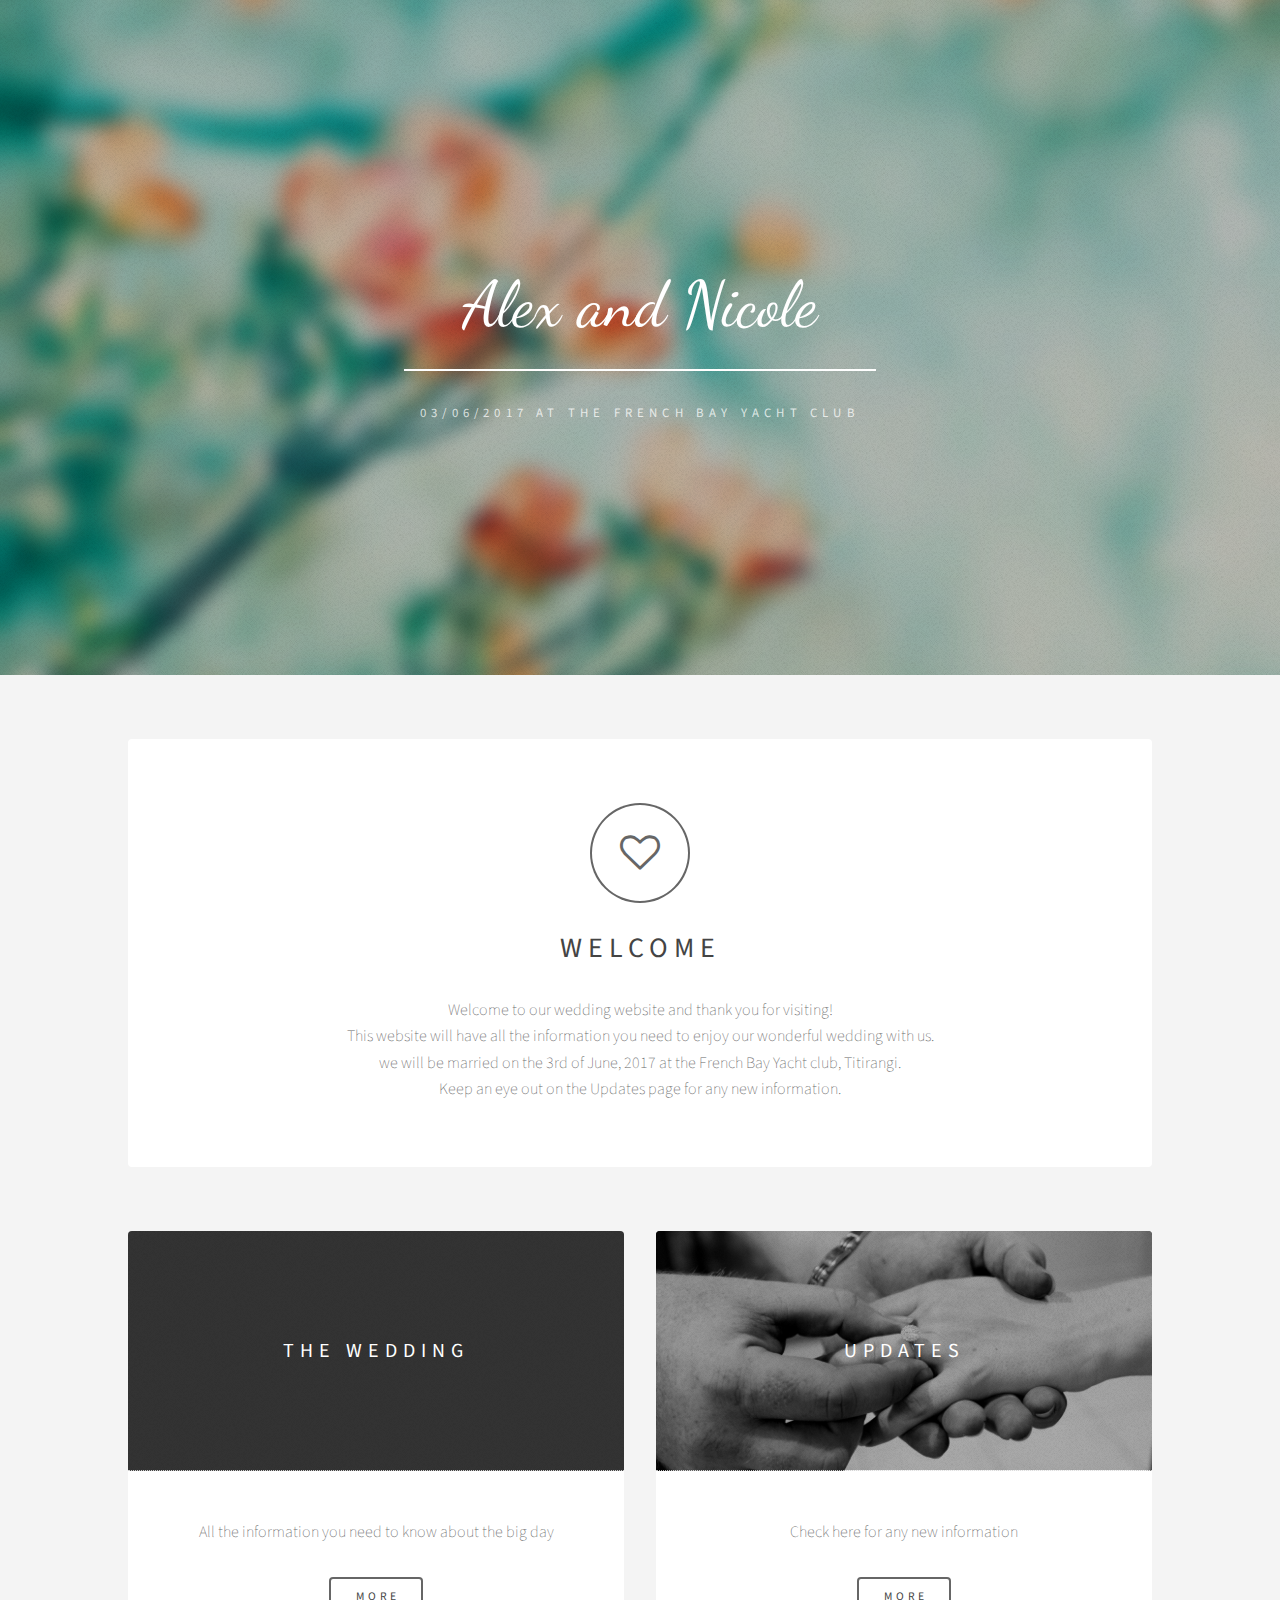
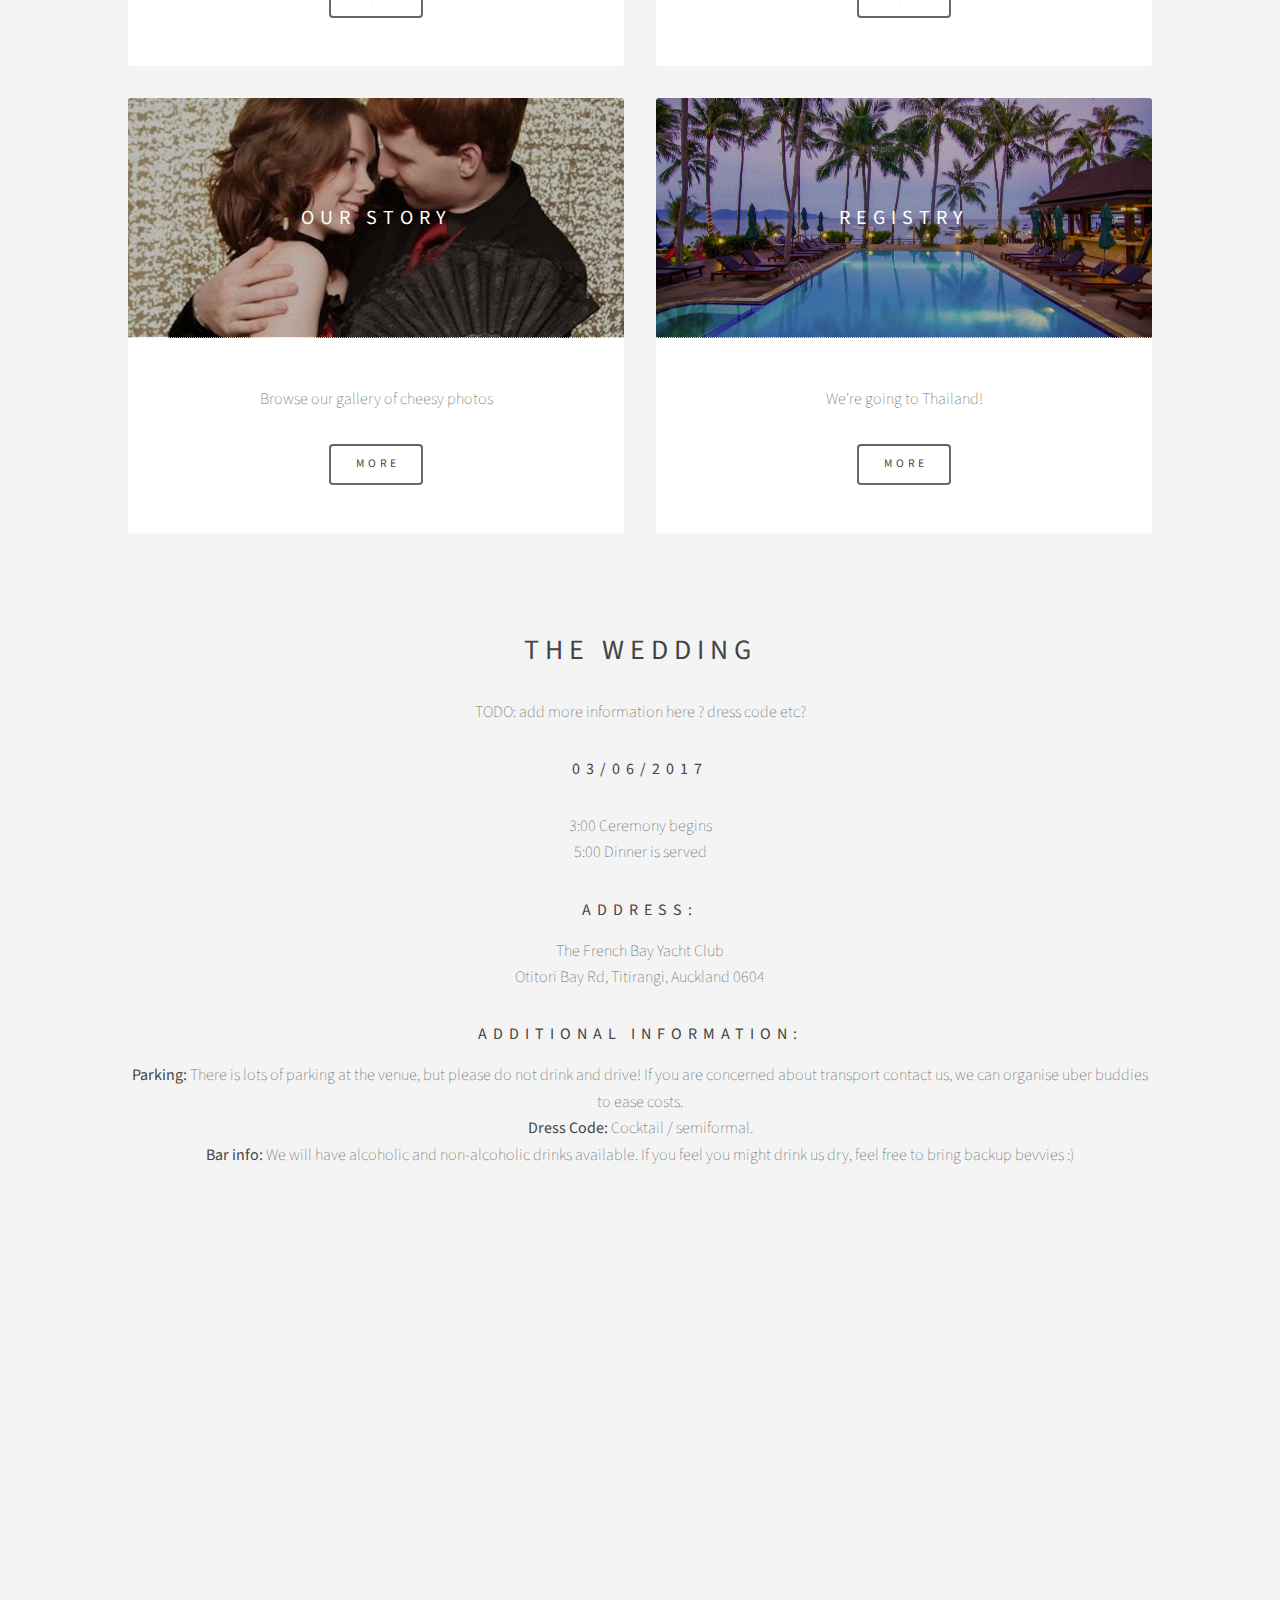
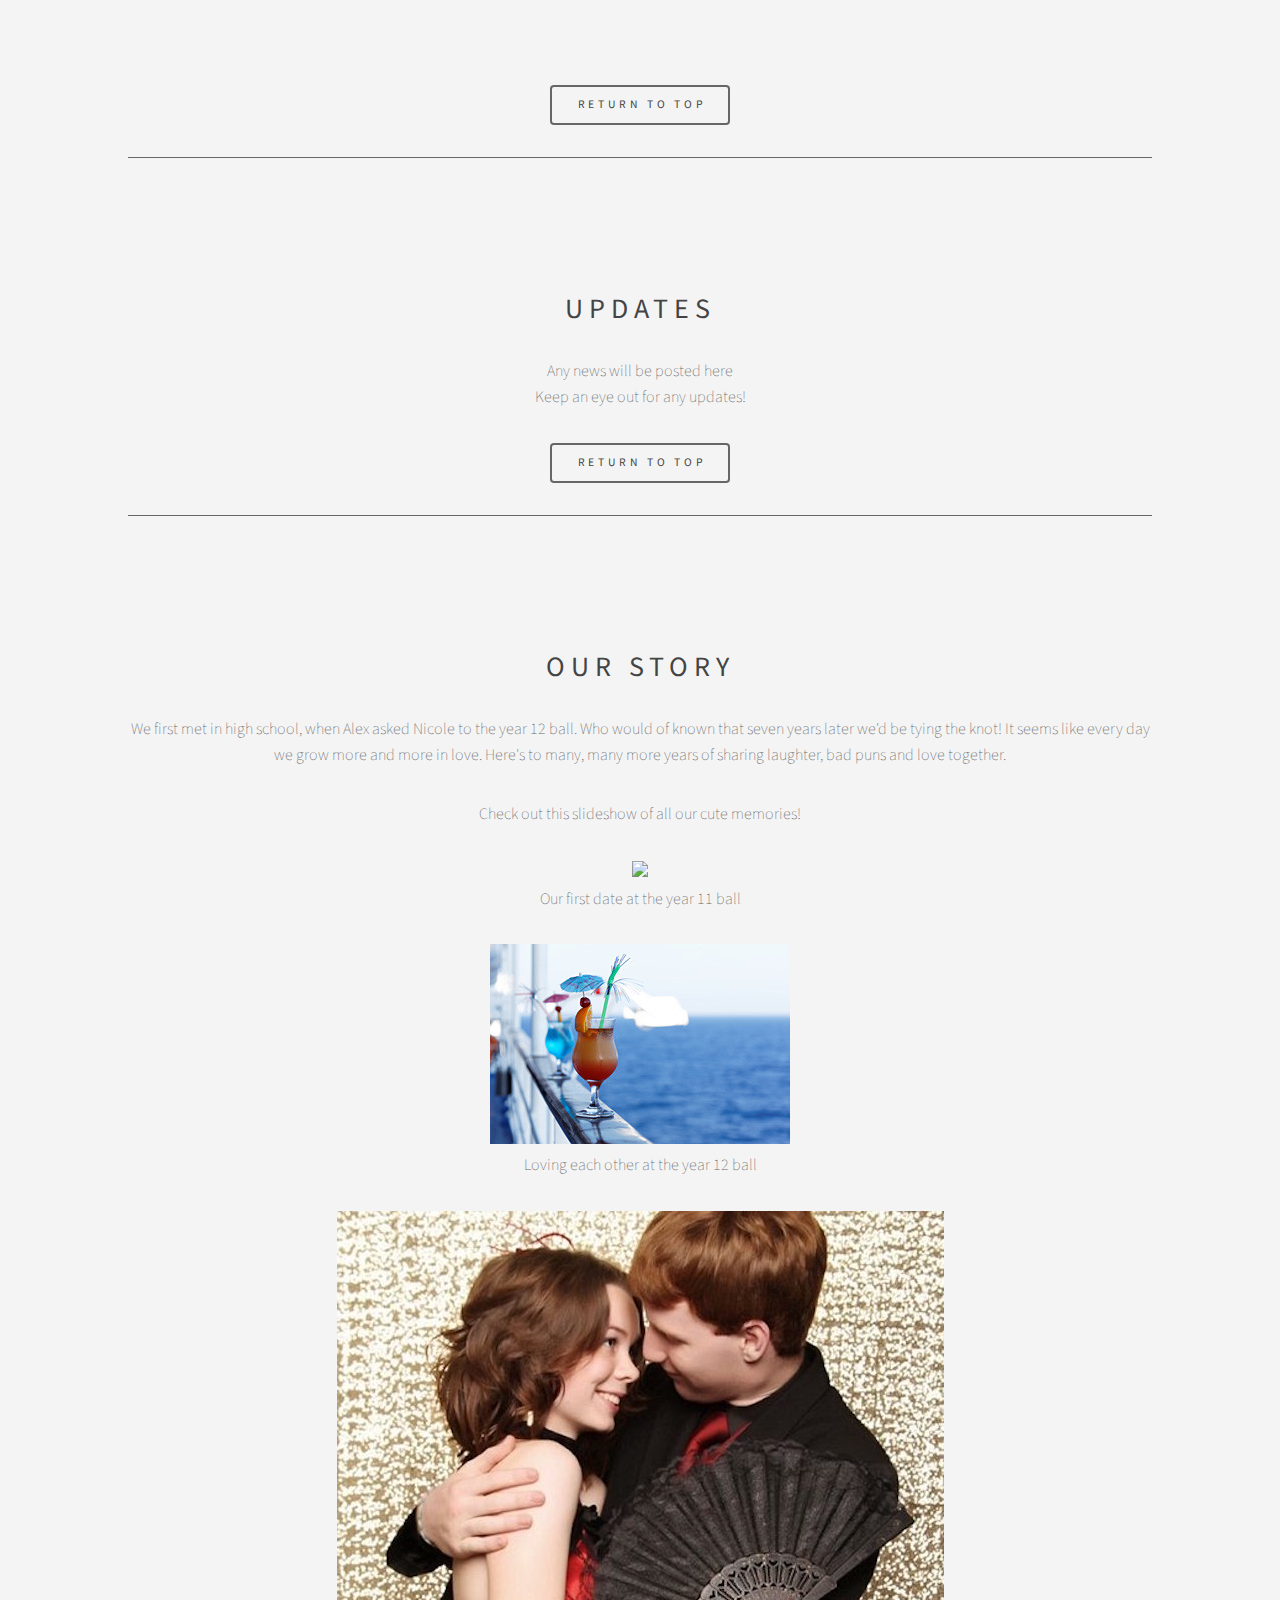
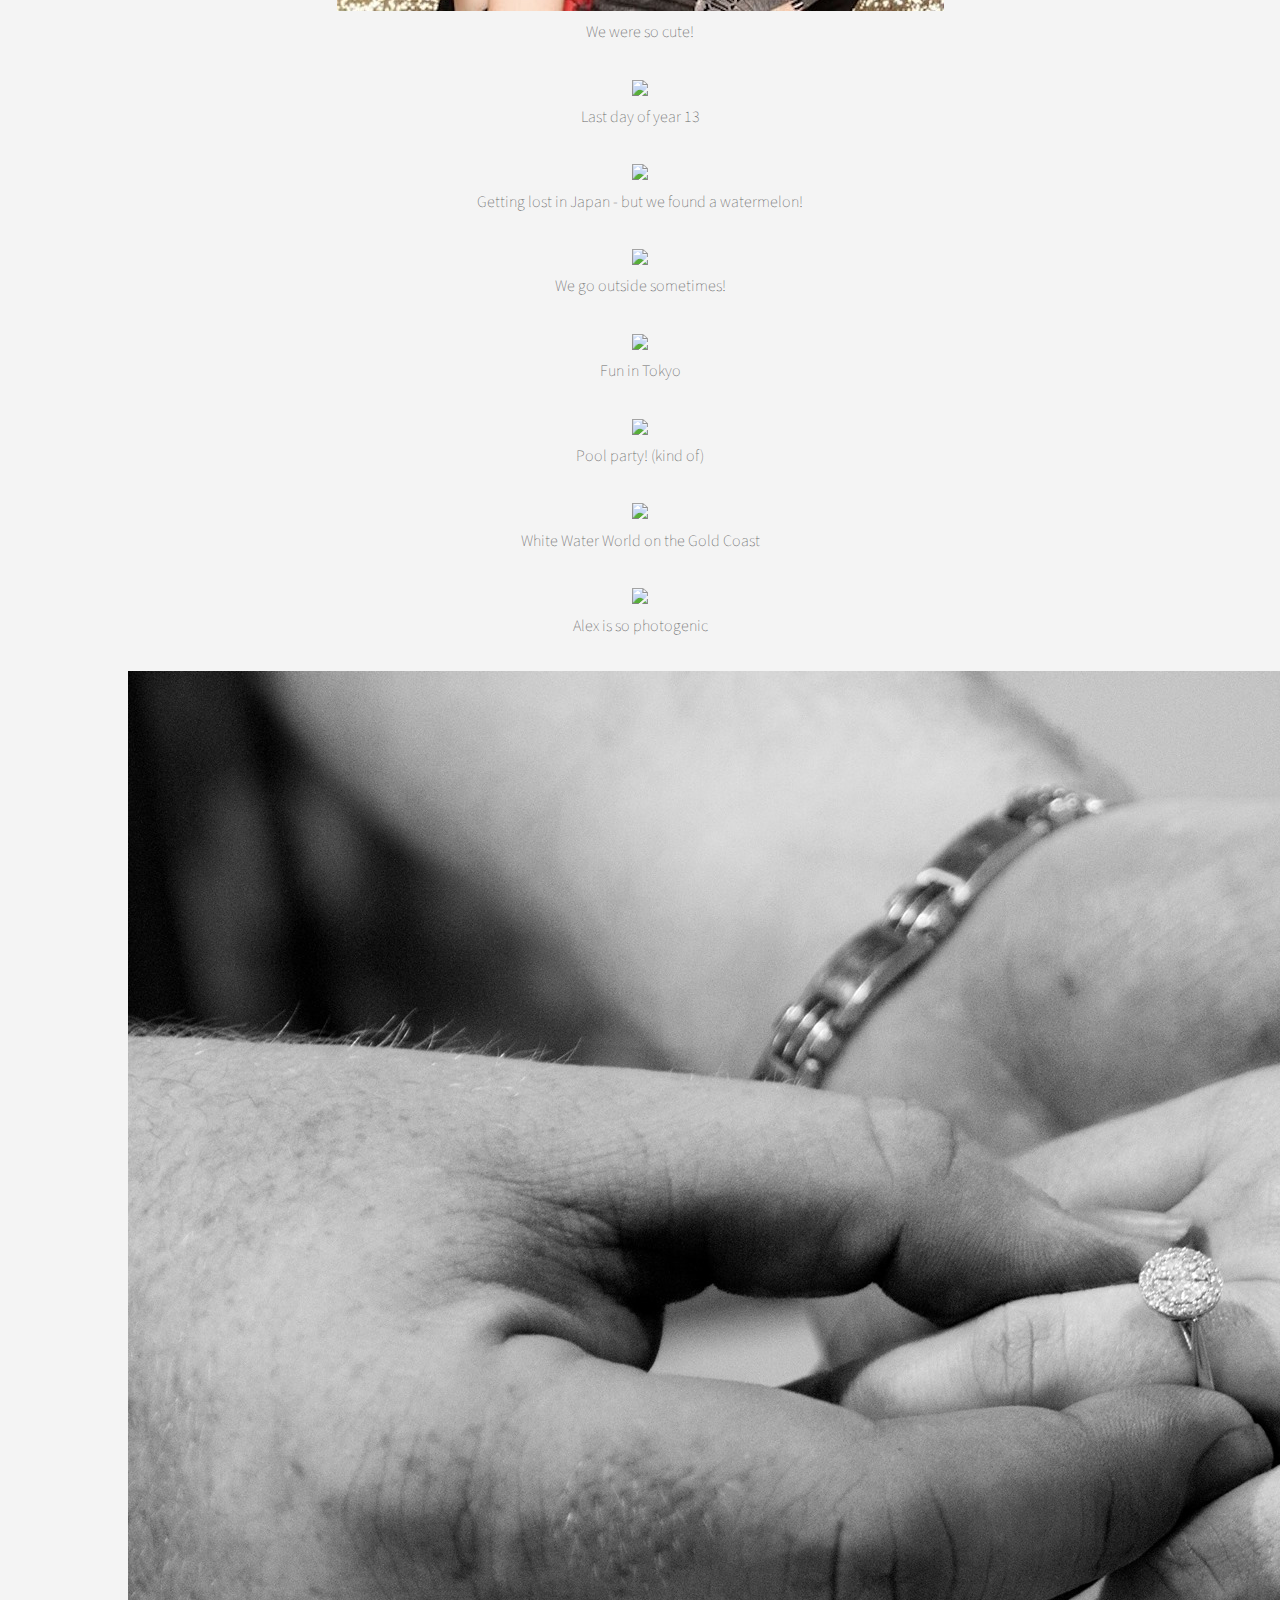
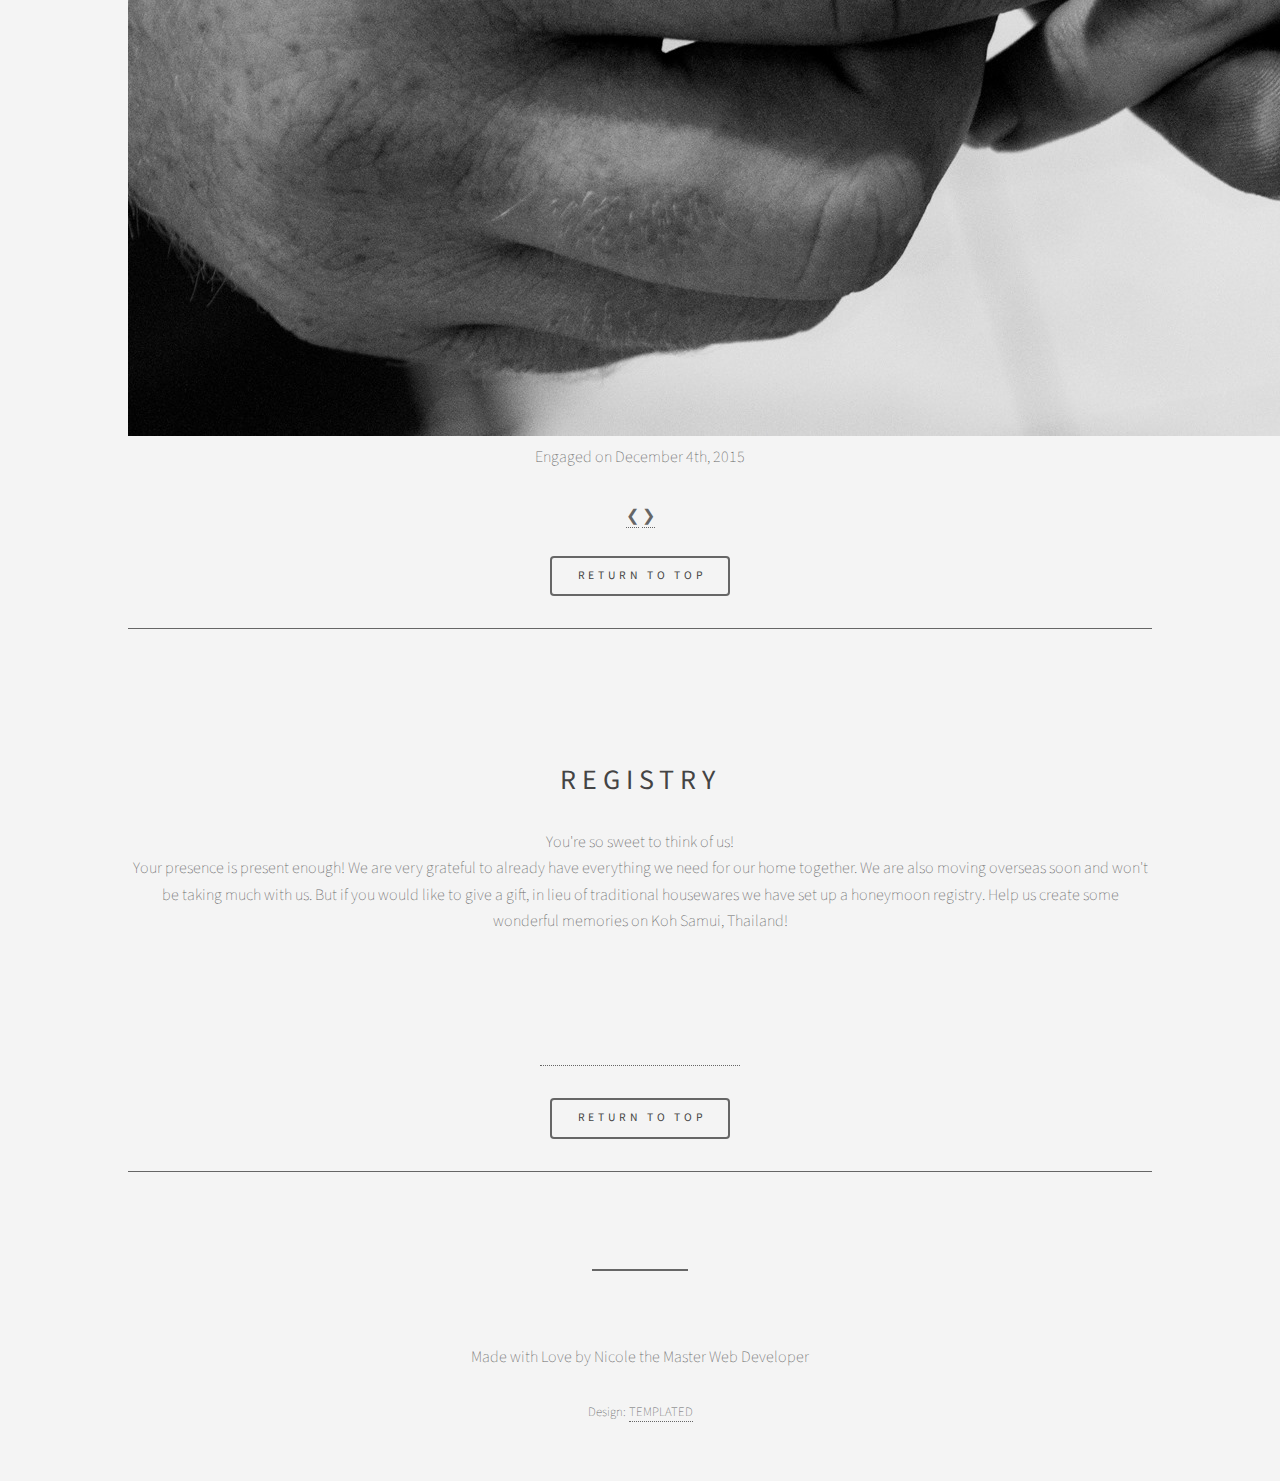
==== index.html @ 92943a17 "Add new registry photo and more info under ‘wedding’" ====
<!DOCTYPE HTML>
<!--
	Epilogue by TEMPLATED
	templated.co @templatedco
	Released for free under the Creative Commons Attribution 3.0 license (templated.co/license)
-->
<html>
	<head>
		<title>Alex and Nicole 2017</title>
		<meta charset="utf-8" />
		<meta name="viewport" content="width=device-width, initial-scale=1" />
		<link rel="stylesheet" href="assets/css/main.css" />
    <link rel="stylesheet" href="assets/css/carousel.css" />
    <link rel="icon"
      type="image/png"
      href="images/favicon.png">
	</head>
	<body>

		<!-- Header -->
			<header id="header" class="alt">
				<div class="inner">
					<h1>Alex and Nicole</h1>
					<p>03/06/2017 at the French Bay Yacht Club</a></p>
				</div>
			</header>

		<!-- Wrapper -->
			<div id="wrapper">

				<!-- Banner -->
					<section id="intro" class="main">
						<span class="icon fa-heart-o major"></span>
						<h2>Welcome</h2>
						<p>Welcome to our wedding website and thank you for visiting!<br />
              This website will have all the information you need to enjoy our wonderful wedding with us.<br />
						we will be married on the 3rd of June, 2017 at the French Bay Yacht club, Titirangi.<br />
						Keep an eye out on the Updates page for any new information.</p>
					</section>

				<!-- Items -->
					<section class="main items">
						<article class="item">
							<header>
								<a href="#thewedding"><img src="images/french.jpg" alt="" /></a>
								<h3>The Wedding</h3>
							</header>
							<p>All the information you need to know about the big day</p>
							<ul class="actions">
								<li><a href="#thewedding" class="button">More</a></li>
							</ul>
						</article>
						<article class="item">
							<header>
								<a href="#updates"><img src="images/s10.jpg" alt="" /></a>
								<h3>Updates</h3>
							</header>
							<p>Check here for any new information</p>
							<ul class="actions">
								<li><a href="#updates" class="button">More</a></li>
							</ul>
						</article>
						<article class="item">
							<header>
								<a href="#ourStory"><img src="images/s2.jpg" alt="" /></a>
								<h3>Our Story</h3>
							</header>
							<p>Browse our gallery of cheesy photos</p>
							<ul class="actions">
								<li><a href="#ourStory" class="button">More</a></li>
							</ul>
						</article>
						<article class="item">
							<header>
								<a href="#registry"><img src="images/registry.png" alt="" /></a>
								<h3>Registry</h3>
							</header>
							<p>We're going to Thailand!</p>
							<ul class="actions">
								<li><a href="#registry" class="button">More</a></li>
							</ul>
						</article>
						<hr>
					</section>

				<!-- CTA -->
					<section id="cta" class="main special">
						<h2 id="thewedding">The Wedding</h2>
						<p> TODO: add more information here ? dress code etc? </p>
						<p><h4><b>03/06/2017</b></h4></p>
						<p>3:00 Ceremony begins <br/>
						5:00 Dinner is served </p>

          <p>  <h4>Address:</h4>
            The French Bay Yacht Club</br>
						Otitori Bay Rd, Titirangi, Auckland 0604
          </p>

					<p>  <h4>Additional information:</h4>
          <b>Parking:</b> There is lots of parking at the venue, but please do not drink and drive! If you are concerned about transport
				contact us, we can organise uber buddies to ease costs.</br>
						<b>Dress Code: </b> Cocktail / semiformal. </br>
						<b>Bar info:</b> We will have alcoholic and non-alcoholic drinks available. If you feel you might drink us dry,
						feel free to bring backup bevvies :)
          </p>
					<div class="iframe-container">
            <iframe
              width="600"
              height="450"
              frameborder="0" style="border:0"
              src="https://www.google.com/maps/embed/v1/place?key=AIzaSyC2YHfVSPo7pMGo4jcFTWJp0ImIKJOKuRA&q=French_bay_Yacht_club_titirangi_nz" allowfullscreen>
            </iframe>
					</div>
					<br />
            <ul class="actions">
              <li><a href="#" class="button">Return to Top</a></li>
            </ul>
						<hr>
					</section>

          <section id="cta" class="main special">
						<h2 id="updates">Updates</h2>
						<p>Any news will be posted here<br />
            Keep an eye out for any updates!</p>
            <ul class="actions">
              <li><a href="#" class="button">Return to Top</a></li>
            </ul>
						<hr>
					</section>

          <section id="cta" class="main special">
						<h2 id="ourStory">Our Story</h2>
						<p> We first met in high school, when Alex asked Nicole to the year 12 ball. Who would of known that
							seven years later we'd be tying the knot! It seems like every day we grow more and more in love. Here's to many, many
							more years of sharing laughter, bad puns and love together.
						<p>Check out this slideshow of all our cute memories!</p>
            <div>
              <div class="slideshow-container">
                <div class="mySlides fade">
                  <img class="n-images" src="images/s11.jpg">
                  <p> Our first date at the year 11 ball</p>
                </div>
                <div class="mySlides fade">
                  <img class="n-images" src="images/s1.jpg">
                  <p> Loving each other at the year 12 ball</p>
                </div>

                <div class="mySlides fade">
                  <img class="n-images" src="images/s2.jpg">
                  <p> We were so cute! </p>
                </div>

                <div class="mySlides fade">
                  <img class="n-images" src="images/s3.jpg">
                  <p> Last day of year 13 </p>
                </div>
                <div class="mySlides fade">
                  <img class="n-images" src="images/s4.jpg">
                  <p> Getting lost in Japan - but we found a watermelon! </p>
                </div>
                <div class="mySlides fade">
                  <img class="n-images" src="images/s5.jpg">
                  <p> We go outside sometimes! </p>
                </div>
                <div class="mySlides fade">
                  <img class="n-images" src="images/s6.jpg">
                  <p> Fun in Tokyo </p>
                </div>
                <div class="mySlides fade">
                  <img class="n-images" src="images/s7.jpg">
                  <p> Pool party! (kind of) </p>
                </div>
                <div class="mySlides fade">
                  <img class="n-images" src="images/s8.jpg">
                  <p> White Water World on the Gold Coast </p>
                </div>
                <div class="mySlides fade">
                  <img class="n-images" src="images/s9.jpg">
                  <p> Alex is so photogenic </p>
                </div>
                <div class="mySlides fade">
                  <img class="n-images" src="images/s10.jpg">
                  <p> Engaged on December 4th, 2015 </p>
                </div>

                <a class="prev" onclick="plusSlides(-1)">&#10094;</a>
                <a class="next" onclick="plusSlides(1)">&#10095;</a>
              </div>
            </div>
            <br />
            <ul class="actions">
              <li><a href="#" class="button">Return to Top</a></li>
            </ul>
						<hr>
					</section>

          <section id="cta" class="main special">
            <h2 id="registry">Registry</h2>
            <p>You're so sweet to think of us! <br />
            Your presence is present enough! We are very grateful
             to already have everything we need for our home together.
              We are also moving overseas soon and won't be taking much with us.
              But if you would like to give a gift, in lieu of traditional housewares
               we have set up a honeymoon registry. Help us create some wonderful memories
                on Koh Samui, Thailand!</p>
                <div style="width:200px;margin:0 auto;"><a href="http://www.honeyfund.com/wedding/AlexAndNicole" style="text-align:left;background:url('http://www.honeyfund.com/share/honeyfund3.png') no-repeat;display:block;width:200px;height:100px;text-indent:-9999em;"></a><p></p></div>
            <ul class="actions">
              <li><a href="#" class="button">Return to Top</a></li>
            </ul>
						<hr>
          </section>

				<!-- Main -->
				<!--
					<section id="main" class="main">
						<header>
							<h2>Lorem ipsum dolor</h2>
						</header>
						<p>Fusce malesuada efficitur venenatis. Pellentesque tempor leo sed massa hendrerit hendrerit. In sed feugiat est, eu congue elit. Ut porta magna vel felis sodales vulputate. Donec faucibus dapibus lacus non ornare. Etiam eget neque id metus gravida tristique ac quis erat. Aenean quis aliquet sem. Ut ut elementum sem. Suspendisse eleifend ut est non dapibus. Nulla porta, neque quis pretium sagittis, tortor lacus elementum metus, in imperdiet ante lorem vitae ipsum. Pellentesque habitant morbi tristique senectus et netus et malesuada fames ac turpis egestas. Etiam eget neque id metus gravida tristique ac quis erat. Aenean quis aliquet sem. Ut ut elementum sem. Suspendisse eleifend ut est non dapibus. Nulla porta, neque quis pretium sagittis, tortor lacus elementum metus, in imperdiet ante lorem vitae ipsum. Pellentesque habitant morbi tristique senectus et netus et malesuada fames ac turpis egestas.</p>
					</section>
				-->

				<!-- Footer -->
					<footer id="footer">
						<p> Made with Love by Nicole the Master Web Developer </p>
						<p class="copyright">Design: <a href="https://templated.co">TEMPLATED</a></p>
					</footer>

			</div>

		<!-- Scripts -->
			<script src="assets/js/jquery.min.js"></script>
			<script src="assets/js/skel.min.js"></script>
			<script src="assets/js/util.js"></script>
			<script src="assets/js/main.js"></script>
      <script src="assets/js/carousel.js"></script>

	</body>
</html>
---- assets/css/main.css ----
@import url(font-awesome.min.css);
@import url("https://fonts.googleapis.com/css?family=Pacifico|Source+Sans+Pro:200,400");
@import url("https://fonts.googleapis.com/css?family=Dancing+Script|Source+Sans+Pro:200,400");
/*
	Epilogue by TEMPLATED
	templated.co @templatedco
	Released for free under the Creative Commons Attribution 3.0 license (templated.co/license)
*/

/* Reset */

	html, body, div, span, applet, object, iframe, h1, h2, h3, h4, h5, h6, p, blockquote, pre, a, abbr, acronym, address, big, cite, code, del, dfn, em, img, ins, kbd, q, s, samp, small, strike, strong, sub, sup, tt, var, b, u, i, center, dl, dt, dd, ol, ul, li, fieldset, form, label, legend, table, caption, tbody, tfoot, thead, tr, th, td, article, aside, canvas, details, embed, figure, figcaption, footer, header, hgroup, menu, nav, output, ruby, section, summary, time, mark, audio, video {
		margin: 0;
		padding: 0;
		border: 0;
		font-size: 100%;
		font: inherit;
		vertical-align: baseline;
	}

	article, aside, details, figcaption, figure, footer, header, hgroup, menu, nav, section {
		display: block;
	}

	body {
		line-height: 1;
	}

	ol, ul {
		list-style: none;
	}

	blockquote, q {
		quotes: none;
	}

	blockquote:before, blockquote:after, q:before, q:after {
		content: '';
		content: none;
	}

	table {
		border-collapse: collapse;
		border-spacing: 0;
	}

	body {
		-webkit-text-size-adjust: none;
	}

/* Box Model */

	*, *:before, *:after {
		-moz-box-sizing: border-box;
		-webkit-box-sizing: border-box;
		box-sizing: border-box;
	}

/* Basic */

	@-ms-viewport {
		width: device-width;
	}

	body {
		-ms-overflow-style: scrollbar;
	}

	@media screen and (max-width: 480px) {

		html, body {
			min-width: 320px;
		}

	}

	body {
		background: #f4f4f4;
	}

		body.is-loading *, body.is-loading *:before, body.is-loading *:after {
			-moz-animation: none !important;
			-webkit-animation: none !important;
			-ms-animation: none !important;
			animation: none !important;
			-moz-transition: none !important;
			-webkit-transition: none !important;
			-ms-transition: none !important;
			transition: none !important;
		}

/* Type */

	body {
		background-color: #f4f4f4;
		color: #666666;
	}

	body, input, select, textarea {
		font-family: "Source Sans Pro", Helvetica, sans-serif;
		font-size: 17pt;
		font-weight: 200;
		line-height: 1.65;
	}

		@media screen and (max-width: 1680px) {

			body, input, select, textarea {
				font-size: 13pt;
			}

		}

		@media screen and (max-width: 1280px) {

			body, input, select, textarea {
				font-size: 12pt;
			}

		}

		@media screen and (max-width: 360px) {

			body, input, select, textarea {
				font-size: 11pt;
			}

		}

	a {
		-moz-transition: color 0.2s ease, border-bottom-color 0.2s ease;
		-webkit-transition: color 0.2s ease, border-bottom-color 0.2s ease;
		-ms-transition: color 0.2s ease, border-bottom-color 0.2s ease;
		transition: color 0.2s ease, border-bottom-color 0.2s ease;
		text-decoration: none;
		border-bottom: dotted 1px;
	}

		a:hover {
			border-bottom-color: transparent;
		}

	strong, b {
		font-weight: 400;
	}

	em, i {
		font-style: italic;
	}

	p {
		margin: 0 0 2em 0;
	}

	h1, h2, h3, h4, h5, h6 {
		font-weight: 400;
		line-height: 1.5;
		margin: 0 0 1em 0;
		text-transform: uppercase;
		letter-spacing: 0.375rem;
	}

		h1 a, h2 a, h3 a, h4 a, h5 a, h6 a {
			color: inherit;
			text-decoration: none;
		}

	h1 {
		font-size: 2em;
	}

	h2 {
		font-size: 1.75em;
	}

	h3 {
		font-size: 1.25em;
	}

	h4 {
		font-size: 1em;
	}

	h5 {
		font-size: 0.9em;
	}

	h6 {
		font-size: 0.7em;
	}

	@media screen and (max-width: 736px) {

		h1 {
			font-size: 1.5em;
		}

		h2 {
			font-size: 1.25em;
		}

		h3 {
			font-size: 1em;
		}

	}

	sub {
		font-size: 0.8em;
		position: relative;
		top: 0.5em;
	}

	sup {
		font-size: 0.8em;
		position: relative;
		top: -0.5em;
	}

	blockquote {
		border-left: solid 4px;
		font-style: italic;
		margin: 0 0 2em 0;
		padding: 0.5em 0 0.5em 2em;
	}

	code {
		border-radius: 4px;
		border: solid 1px;
		font-family: "Courier New", monospace;
		font-size: 0.9em;
		margin: 0 0.25em;
		padding: 0.25em 0.65em;
	}

	pre {
		-webkit-overflow-scrolling: touch;
		font-family: "Courier New", monospace;
		font-size: 0.9em;
		margin: 0 0 2em 0;
	}

		pre code {
			display: block;
			line-height: 1.75;
			padding: 1em 1.5em;
			overflow-x: auto;
		}

	hr {
		border: 0;
		border-bottom: solid 1px;
		margin: 2em 0;
	}

		hr.major {
			margin: 3em 0;
		}

	.align-left {
		text-align: left;
	}

	.align-center {
		text-align: center;
	}

	.align-right {
		text-align: right;
	}

	input, select, textarea {
		color: #444444;
	}

	a {
		color: inherit;
	}

		a:hover {
			color: #EF6480 !important;
		}

	strong, b {
		color: #444444;
	}

	h1, h2, h3, h4, h5, h6 {
		color: #444444;
	}

	blockquote {
		border-left-color: #666666;
	}

	code {
		background: rgba(144, 144, 144, 0.075);
		border-color: #666666;
	}

	hr {
		border-bottom-color: #666666;
	}

/* Box */

	.box {
		border-radius: 4px;
		border: solid 1px;
		margin-bottom: 2em;
		padding: 1.5em;
	}

		.box > :last-child,
		.box > :last-child > :last-child,
		.box > :last-child > :last-child > :last-child {
			margin-bottom: 0;
		}

		.box.alt {
			border: 0;
			border-radius: 0;
			padding: 0;
		}

	.box {
		border-color: #666666;
	}

/* Button */

	input[type="submit"],
	input[type="reset"],
	input[type="button"],
	button,
	.button {
		-moz-appearance: none;
		-webkit-appearance: none;
		-ms-appearance: none;
		appearance: none;
		-moz-transition: box-shadow 0.2s ease-in-out, background-color 0.2s ease-in-out, color 0.2s ease-in-out;
		-webkit-transition: box-shadow 0.2s ease-in-out, background-color 0.2s ease-in-out, color 0.2s ease-in-out;
		-ms-transition: box-shadow 0.2s ease-in-out, background-color 0.2s ease-in-out, color 0.2s ease-in-out;
		transition: box-shadow 0.2s ease-in-out, background-color 0.2s ease-in-out, color 0.2s ease-in-out;
		border-radius: 4px;
		border: 0;
		cursor: pointer;
		display: inline-block;
		font-weight: 400;
		height: 3.5em;
		line-height: 3.5em;
		padding: 0 2em 0 2.375em;
		text-align: center;
		text-decoration: none;
		white-space: nowrap;
		text-transform: uppercase;
		letter-spacing: 0.325em;
		font-size: 0.725em;
	}

		input[type="submit"].icon:before,
		input[type="reset"].icon:before,
		input[type="button"].icon:before,
		button.icon:before,
		.button.icon:before {
			margin-right: 0.5em;
		}

		input[type="submit"].fit,
		input[type="reset"].fit,
		input[type="button"].fit,
		button.fit,
		.button.fit {
			display: block;
			margin: 0 0 1em 0;
			width: 100%;
		}

		input[type="submit"].big,
		input[type="reset"].big,
		input[type="button"].big,
		button.big,
		.button.big {
			font-size: 0.8em;
			padding: 0 2.5em 0 2.875em;
			height: 3.75em;
			line-height: 3.75em;
		}

		input[type="submit"].disabled, input[type="submit"]:disabled,
		input[type="reset"].disabled,
		input[type="reset"]:disabled,
		input[type="button"].disabled,
		input[type="button"]:disabled,
		button.disabled,
		button:disabled,
		.button.disabled,
		.button:disabled {
			-moz-pointer-events: none;
			-webkit-pointer-events: none;
			-ms-pointer-events: none;
			pointer-events: none;
			opacity: 0.25;
		}

		@media screen and (max-width: 480px) {

			input[type="submit"],
			input[type="reset"],
			input[type="button"],
			button,
			.button {
				padding: 0;
			}

		}

	input[type="submit"],
	input[type="reset"],
	input[type="button"],
	button,
	.button {
		background-color: transparent;
		box-shadow: inset 0 0 0 2px #666666;
		color: #444444 !important;
	}

		input[type="submit"]:hover,
		input[type="reset"]:hover,
		input[type="button"]:hover,
		button:hover,
		.button:hover {
			color: #EF6480 !important;
			box-shadow: inset 0 0 0 2px #EF6480;
		}

		input[type="submit"]:active,
		input[type="reset"]:active,
		input[type="button"]:active,
		button:active,
		.button:active {
			background-color: rgba(239, 100, 128, 0.15);
		}

		input[type="submit"].icon:before,
		input[type="reset"].icon:before,
		input[type="button"].icon:before,
		button.icon:before,
		.button.icon:before {
			color: #999999;
		}

/* Form */

	form {
		margin: 0 0 2em 0;
	}

	label {
		display: block;
		font-size: 0.9em;
		font-weight: 400;
		margin: 0 0 1em 0;
	}

	input[type="text"],
	input[type="password"],
	input[type="email"],
	select,
	textarea {
		-moz-appearance: none;
		-webkit-appearance: none;
		-ms-appearance: none;
		appearance: none;
		border-radius: 4px;
		border: none;
		border: solid 1px;
		color: inherit;
		display: block;
		outline: 0;
		padding: 0 1em;
		text-decoration: none;
		width: 100%;
	}

		input[type="text"]:invalid,
		input[type="password"]:invalid,
		input[type="email"]:invalid,
		select:invalid,
		textarea:invalid {
			box-shadow: none;
		}

	.select-wrapper {
		text-decoration: none;
		display: block;
		position: relative;
	}

		.select-wrapper:before {
			-moz-osx-font-smoothing: grayscale;
			-webkit-font-smoothing: antialiased;
			font-family: FontAwesome;
			font-style: normal;
			font-weight: normal;
			text-transform: none !important;
		}

		.select-wrapper:before {
			content: '\f078';
			display: block;
			height: 2.75em;
			line-height: 2.75em;
			pointer-events: none;
			position: absolute;
			right: 0;
			text-align: center;
			top: 0;
			width: 2.75em;
		}

		.select-wrapper select::-ms-expand {
			display: none;
		}

	input[type="text"],
	input[type="password"],
	input[type="email"],
	select {
		height: 2.75em;
	}

	textarea {
		padding: 0.75em 1em;
	}

	input[type="checkbox"],
	input[type="radio"] {
		-moz-appearance: none;
		-webkit-appearance: none;
		-ms-appearance: none;
		appearance: none;
		display: block;
		float: left;
		margin-right: -2em;
		opacity: 0;
		width: 1em;
		z-index: -1;
	}

		input[type="checkbox"] + label,
		input[type="radio"] + label {
			text-decoration: none;
			cursor: pointer;
			display: inline-block;
			font-size: 1em;
			font-weight: 200;
			padding-left: 2.4em;
			padding-right: 0.75em;
			position: relative;
		}

			input[type="checkbox"] + label:before,
			input[type="radio"] + label:before {
				-moz-osx-font-smoothing: grayscale;
				-webkit-font-smoothing: antialiased;
				font-family: FontAwesome;
				font-style: normal;
				font-weight: normal;
				text-transform: none !important;
			}

			input[type="checkbox"] + label:before,
			input[type="radio"] + label:before {
				border-radius: 4px;
				border: solid 1px;
				content: '';
				display: inline-block;
				height: 1.65em;
				left: 0;
				line-height: 1.58125em;
				position: absolute;
				text-align: center;
				top: 0;
				width: 1.65em;
			}

		input[type="checkbox"]:checked + label:before,
		input[type="radio"]:checked + label:before {
			content: '\f00c';
		}

	input[type="checkbox"] + label:before {
		border-radius: 4px;
	}

	input[type="radio"] + label:before {
		border-radius: 100%;
	}

	::-webkit-input-placeholder {
		opacity: 1.0;
	}

	:-moz-placeholder {
		opacity: 1.0;
	}

	::-moz-placeholder {
		opacity: 1.0;
	}

	:-ms-input-placeholder {
		opacity: 1.0;
	}

	.formerize-placeholder {
		opacity: 1.0;
	}

	label {
		color: #444444;
	}

	input[type="text"],
	input[type="password"],
	input[type="email"],
	select,
	textarea {
		background: rgba(144, 144, 144, 0.075);
		border-color: #666666;
	}

		input[type="text"]:focus,
		input[type="password"]:focus,
		input[type="email"]:focus,
		select:focus,
		textarea:focus {
			border-color: #EF6480;
			box-shadow: 0 0 0 1px #EF6480;
		}

	.select-wrapper:before {
		color: #666666;
	}

	input[type="checkbox"] + label,
	input[type="radio"] + label {
		color: #666666;
	}

		input[type="checkbox"] + label:before,
		input[type="radio"] + label:before {
			background: rgba(144, 144, 144, 0.075);
			border-color: #666666;
		}

	input[type="checkbox"]:checked + label:before,
	input[type="radio"]:checked + label:before {
		background-color: #EF6480;
		border-color: #EF6480;
		color: #ffffff;
	}

	input[type="checkbox"]:focus + label:before,
	input[type="radio"]:focus + label:before {
		border-color: #EF6480;
		box-shadow: 0 0 0 1px #EF6480;
	}

	::-webkit-input-placeholder {
		color: #999999 !important;
	}

	:-moz-placeholder {
		color: #999999 !important;
	}

	::-moz-placeholder {
		color: #999999 !important;
	}

	:-ms-input-placeholder {
		color: #999999 !important;
	}

	.formerize-placeholder {
		color: #999999 !important;
	}

/* Icon */

	.icon {
		text-decoration: none;
		border-bottom: none;
		position: relative;
	}

		.icon:before {
			-moz-osx-font-smoothing: grayscale;
			-webkit-font-smoothing: antialiased;
			font-family: FontAwesome;
			font-style: normal;
			font-weight: normal;
			text-transform: none !important;
		}

		.icon > .label {
			display: none;
		}

		.icon.major {
			display: block;
			margin: 0 0 1.5em 0;
		}

			.icon.major:before {
				cursor: default;
				font-size: 2.5rem;
				box-shadow: inset 0 0 0 2px #666666;
				width: 2.5em;
				height: 2.5em;
				line-height: 2.5em;
				display: inline-block;
				border-radius: 100%;
				color: #666666;
			}

		@media screen and (max-width: 736px) {

			.icon.major:before {
				font-size: 2rem;
			}

		}

/* Image */

	.image {
		border-radius: 4px;
		border: 0;
		display: inline-block;
		position: relative;
	}

		.image img {
			border-radius: 4px;
			display: block;
		}

		.image.left, .image.right {
			max-width: 40%;
		}

			.image.left img, .image.right img {
				width: 100%;
			}

		.image.left {
			float: left;
			margin: 0 1.5em 1em 0;
			top: 0.25em;
		}

		.image.right {
			float: right;
			margin: 0 0 1em 1.5em;
			top: 0.25em;
		}

		.image.fit {
			display: block;
			margin: 0 0 2em 0;
			width: 100%;
		}

			.image.fit img {
				width: 100%;
			}

		.image.main {
			display: block;
			margin: 0 0 3em 0;
			width: 100%;
		}

			.image.main img {
				width: 100%;
			}

/* List */

	ol {
		list-style: decimal;
		margin: 0 0 2em 0;
		padding-left: 1.25em;
	}

		ol li {
			padding-left: 0.25em;
		}

	ul {
		list-style: disc;
		margin: 0 0 2em 0;
		padding-left: 1em;
	}

		ul li {
			padding-left: 0.5em;
		}

		ul.alt {
			list-style: none;
			padding-left: 0;
		}

			ul.alt li {
				border-top: solid 1px;
				padding: 0.5em 0;
			}

				ul.alt li:first-child {
					border-top: 0;
					padding-top: 0;
				}

		ul.icons {
			cursor: default;
			list-style: none;
			padding-left: 0;
		}

			ul.icons li {
				display: inline-block;
				padding: 0 1em 0 0;
			}

				ul.icons li:last-child {
					padding-right: 0;
				}

		ul.actions {
			cursor: default;
			list-style: none;
			padding-left: 0;
		}

			ul.actions li {
				display: inline-block;
				padding: 0 1em 0 0;
				vertical-align: middle;
			}

				ul.actions li:last-child {
					padding-right: 0;
				}

			ul.actions.small li {
				padding: 0 0.5em 0 0;
			}

			ul.actions.vertical li {
				display: block;
				padding: 1em 0 0 0;
			}

				ul.actions.vertical li:first-child {
					padding-top: 0;
				}

				ul.actions.vertical li > * {
					margin-bottom: 0;
				}

			ul.actions.vertical.small li {
				padding: 0.5em 0 0 0;
			}

				ul.actions.vertical.small li:first-child {
					padding-top: 0;
				}

			ul.actions.fit {
				display: table;
				margin-left: -1em;
				padding: 0;
				table-layout: fixed;
				width: calc(100% + 1em);
			}

				ul.actions.fit li {
					display: table-cell;
					padding: 0 0 0 1em;
				}

					ul.actions.fit li > * {
						margin-bottom: 0;
					}

				ul.actions.fit.small {
					margin-left: -0.5em;
					width: calc(100% + 0.5em);
				}

					ul.actions.fit.small li {
						padding: 0 0 0 0.5em;
					}

			@media screen and (max-width: 480px) {

				ul.actions {
					margin: 0 0 2em 0;
				}

					ul.actions li {
						padding: 1em 0 0 0;
						display: block;
						text-align: center;
						width: 100%;
					}

						ul.actions li:first-child {
							padding-top: 0;
						}

						ul.actions li > * {
							width: 100%;
							margin: 0 !important;
						}

					ul.actions.small li {
						padding: 0.5em 0 0 0;
					}

						ul.actions.small li:first-child {
							padding-top: 0;
						}

			}

	dl {
		margin: 0 0 2em 0;
	}

		dl dt {
			display: block;
			font-weight: 400;
			margin: 0 0 1em 0;
		}

		dl dd {
			margin-left: 2em;
		}

	ul.alt li {
		border-top-color: #666666;
	}

/* Table */

	.table-wrapper {
		-webkit-overflow-scrolling: touch;
		overflow-x: auto;
	}

	table {
		margin: 0 0 2em 0;
		width: 100%;
	}

		table tbody tr {
			border: solid 1px;
			border-left: 0;
			border-right: 0;
		}

		table td {
			padding: 0.75em 0.75em;
		}

		table th {
			font-size: 0.9em;
			font-weight: 400;
			padding: 0 0.75em 0.75em 0.75em;
			text-align: left;
		}

		table thead {
			border-bottom: solid 2px;
		}

		table tfoot {
			border-top: solid 2px;
		}

		table.alt {
			border-collapse: separate;
		}

			table.alt tbody tr td {
				border: solid 1px;
				border-left-width: 0;
				border-top-width: 0;
			}

				table.alt tbody tr td:first-child {
					border-left-width: 1px;
				}

			table.alt tbody tr:first-child td {
				border-top-width: 1px;
			}

			table.alt thead {
				border-bottom: 0;
			}

			table.alt tfoot {
				border-top: 0;
			}

	table tbody tr {
		border-color: #666666;
	}

		table tbody tr:nth-child(2n + 1) {
			background-color: rgba(144, 144, 144, 0.075);
		}

	table th {
		color: #444444;
	}

	table thead {
		border-bottom-color: #666666;
	}

	table tfoot {
		border-top-color: #666666;
	}

	table.alt tbody tr td {
		border-color: #666666;
	}

/* Item */

	.item {
		padding: 3em 3em 1em 3em;
		background-color: #ffffff;
		border-radius: 4px;
		text-align: center;
	}

		.item header {
			border-top-left-radius: 4px;
			border-top-right-radius: 4px;
			margin: -3em 0 3em -3em;
			width: calc(100% + 6em);
			height: 15em;
			display: -moz-flex;
			display: -webkit-flex;
			display: -ms-flex;
			display: flex;
			-moz-align-items: center;
			-webkit-align-items: center;
			-ms-align-items: center;
			align-items: center;
			-moz-justify-content: center;
			-webkit-justify-content: center;
			-ms-justify-content: center;
			justify-content: center;
			background-color: #444;
			color: rgba(255, 255, 255, 0.75);
			position: relative;
			overflow: hidden;
		}

			.item header input, .item header select, .item header textarea {
				color: #ffffff;
			}

			.item header a {
				color: inherit;
			}

				.item header a:hover {
					color: #EF6480 !important;
				}

			.item header strong, .item header b {
				color: #ffffff;
			}

			.item header h1, .item header h2, .item header h3, .item header h4, .item header h5, .item header h6 {
				color: #ffffff;
			}

			.item header blockquote {
				border-left-color: #ffffff;
			}

			.item header code {
				background: rgba(255, 255, 255, 0.075);
				border-color: #ffffff;
			}

			.item header hr {
				border-bottom-color: #ffffff;
			}

			.item header a {
				-moz-transition: -moz-transform 0.2s ease;
				-webkit-transition: -webkit-transform 0.2s ease;
				-ms-transition: -ms-transform 0.2s ease;
				transition: transform 0.2s ease;
				background-size: cover;
				background-position: center;
				background-repeat: no-repeat;
				position: absolute;
				top: 0;
				left: 0;
				width: 100%;
				height: 100%;
				display: block;
			}

				.item header a:before {
					content: '';
					display: block;
					position: absolute;
					top: 0;
					left: 0;
					width: 100%;
					height: 100%;
					background-color: rgba(0, 0, 0, 0.25);
					background-image: url("images/overlay.png");
				}

			.item header:hover a {
				-moz-transform: scale(1.1);
				-webkit-transform: scale(1.1);
				-ms-transform: scale(1.1);
				transform: scale(1.1);
			}

			.item header > * {
				position: relative;
				z-index: 1;
			}

			.item header h3 {
				margin: 0;
				-moz-pointer-events: none;
				-webkit-pointer-events: none;
				-ms-pointer-events: none;
				pointer-events: none;
			}

	.items {
		display: -moz-flex;
		display: -webkit-flex;
		display: -ms-flex;
		display: flex;
		-moz-flex-wrap: wrap;
		-webkit-flex-wrap: wrap;
		-ms-flex-wrap: wrap;
		flex-wrap: wrap;
		width: calc(100% + 2em);
		margin: -2em 0 0 -2em;
	}

		.items .item {
			margin: 2em 0 0 2em;
			width: calc(50% - 2em);
		}

	@media screen and (max-width: 980px) {

		.item header {
			height: 25em;
		}

		.items {
			-moz-flex-direction: column;
			-webkit-flex-direction: column;
			-ms-flex-direction: column;
			flex-direction: column;
			-moz-flex-wrap: nowrap;
			-webkit-flex-wrap: nowrap;
			-ms-flex-wrap: nowrap;
			flex-wrap: nowrap;
			width: 100%;
			margin: 0;
		}

			.items .item {
				width: 100%;
				margin: 0 0 2em 0;
			}

				.items .item:last-child {
					margin-bottom: 0;
				}

	}

	@media screen and (max-width: 736px) {

		.item header {
			height: 15em;
		}

		.items .item {
			margin: 0 0 1em 0;
		}

	}

	@media screen and (max-width: 480px) {

		.item {
			padding: 2em 1em 0.1em 1em;
		}

			.item header {
				height: 12em;
				margin: -2em 0 2em -1em;
				width: calc(100% + 2em);
			}

	}

/* Wrapper */

	#wrapper {
		width: 64em;
		margin: 0 auto;
		max-width: calc(100% - 4em);
		padding: 4em 0 2em 0;
	}

		#wrapper > .main {
			margin-bottom: 4em;
		}

		@media screen and (max-width: 980px) {

			#wrapper {
				padding: 2em 0 2em 0;
			}

				#wrapper > .main {
					margin-bottom: 2em;
				}

		}

		@media screen and (max-width: 736px) {

			#wrapper {
				max-width: calc(100% - 2em);
				padding: 1em 0 0.1em 0;
			}

				#wrapper > .main {
					margin-bottom: 1em;
				}

		}

/* Header */

	#header {
		background-color: #444;
		color: rgba(255, 255, 255, 0.75);
		display: -moz-flex;
		display: -webkit-flex;
		display: -ms-flex;
		display: flex;
		-moz-align-items: center;
		-webkit-align-items: center;
		-ms-align-items: center;
		align-items: center;
		-moz-justify-content: center;
		-webkit-justify-content: center;
		-ms-justify-content: center;
		justify-content: center;
		-moz-flex-direction: column;
		-webkit-flex-direction: column;
		-ms-flex-direction: column;
		flex-direction: column;
		padding: 8em 0 6em 0;
		background-image: url("../../images/banner.png");
		background-size: cover;
		background-position: center;
		background-attachment: fixed;
		text-align: center;
		position: relative;
		cursor: default;
	}

		#header input, #header select, #header textarea {
			color: #ffffff;
		}

		#header a {
			color: inherit;
		}

			#header a:hover {
				color: #EF6480 !important;
			}

		#header strong, #header b {
			color: #ffffff;
		}

		#header h1, #header h2, #header h3, #header h4, #header h5, #header h6 {
			color: #ffffff;
		}

		#header blockquote {
			border-left-color: #ffffff;
		}

		#header code {
			background: rgba(255, 255, 255, 0.075);
			border-color: #ffffff;
		}

		#header hr {
			border-bottom-color: #ffffff;
		}

		#header:before {
			content: '';
			display: block;
			position: absolute;
			top: 0;
			left: 0;
			width: 100%;
			height: 100%;
			background-color: rgba(0, 0, 0, 0.25);
			background-image: url("images/overlay.png");
		}

		#header h1 {
			margin-bottom: 0.5em;
		}

		#header .inner {
			position: relative;
			z-index: 1;
		}

		#header.alt {
			height: 20em;
			min-height: 20em;
			min-height: 75vh;
		}

			#header.alt:before {
				-moz-transition: background-color 3s ease;
				-webkit-transition: background-color 3s ease;
				-ms-transition: background-color 3s ease;
				transition: background-color 3s ease;
				-moz-transition-delay: 1s;
				-webkit-transition-delay: 1s;
				-ms-transition-delay: 1s;
				transition-delay: 1s;
			}

			#header.alt h1 {
				font-size: 4em;
				padding: 0 0.5em 0.25em 0.5em;
				border-bottom: solid 2px #ffffff;
				font-weight: 200;
				font-family: "Dancing Script", cursive;
				text-transform: none;
				letter-spacing: 0;
			}

			#header.alt p {
				text-transform: uppercase;
				letter-spacing: 0.325rem;
				font-weight: 400;
				font-size: 0.8em;
				padding: 0 1.25em;
			}

			#header.alt .inner {
				-moz-transition: opacity 2s ease;
				-webkit-transition: opacity 2s ease;
				-ms-transition: opacity 2s ease;
				transition: opacity 2s ease;
				opacity: 1;
			}

		body.is-loading #header.alt:before {
			background-color: black;
		}

		body.is-loading #header.alt .inner {
			opacity: 0;
		}

		@media screen and (max-width: 1280px) {

			#header {
				background-attachment: scroll;
			}

		}

		@media screen and (max-width: 736px) {

			#header {
				padding: 4em 2em 2em 2em;
			}

				#header.alt h1 {
					font-size: 2.5em;
					padding-left: 0;
					padding-right: 0;
				}

				#header.alt p {
					padding: 0;
				}

				#header.alt .inner {
					max-width: 20em;
				}

		}

/* Main */

	#main {
		padding: 4em 4em 2em 4em;
		background-color: #ffffff;
		border-radius: 4px;
	}

		#main > header:first-child {
			text-align: center;
		}

		@media screen and (max-width: 736px) {

			#main {
				padding: 2em 2em 0.1em 2em;
			}

		}

		@media screen and (max-width: 480px) {

			#main {
				padding: 2em 1em 0.1em 1em;
			}

		}

/* Intro */

	#intro {
		padding: 4em 4em 2em 4em;
		background-color: #ffffff;
		border-radius: 4px;
		text-align: center;
	}

		@media screen and (max-width: 736px) {

			#intro {
				padding: 2em 2em 0.1em 2em;
			}

		}

		@media screen and (max-width: 480px) {

			#intro {
				padding: 2em 1em 0.1em 1em;
			}

				#intro p br {
					display: none;
				}

		}

/* CTA */

	#cta {
		padding: 2em 0 0.1em 0;
		text-align: center;
	}

		@media screen and (max-width: 736px) {

			#cta {
				padding: 2em 2em 0.1em 2em;
			}

		}

		@media screen and (max-width: 480px) {

			#cta {
				padding: 2em 1em 0.1em 1em;
			}

				#cta p br {
					display: none;
				}

		}

/* Footer */

	#footer {
		text-align: center;
		margin-top: 4em;
	}

		#footer a {
			color: inherit;
		}

		#footer:before {
			content: '';
			display: inline-block;
			width: 6em;
			height: 2px;
			background-color: #666666;
			margin-bottom: 4em;
		}

		#footer .copyright {
			font-size: 0.8em;
		}

		@media screen and (max-width: 736px) {

			#footer {
				margin-top: 2em;
			}

				#footer:before {
					margin-bottom: 2em;
				}

		}
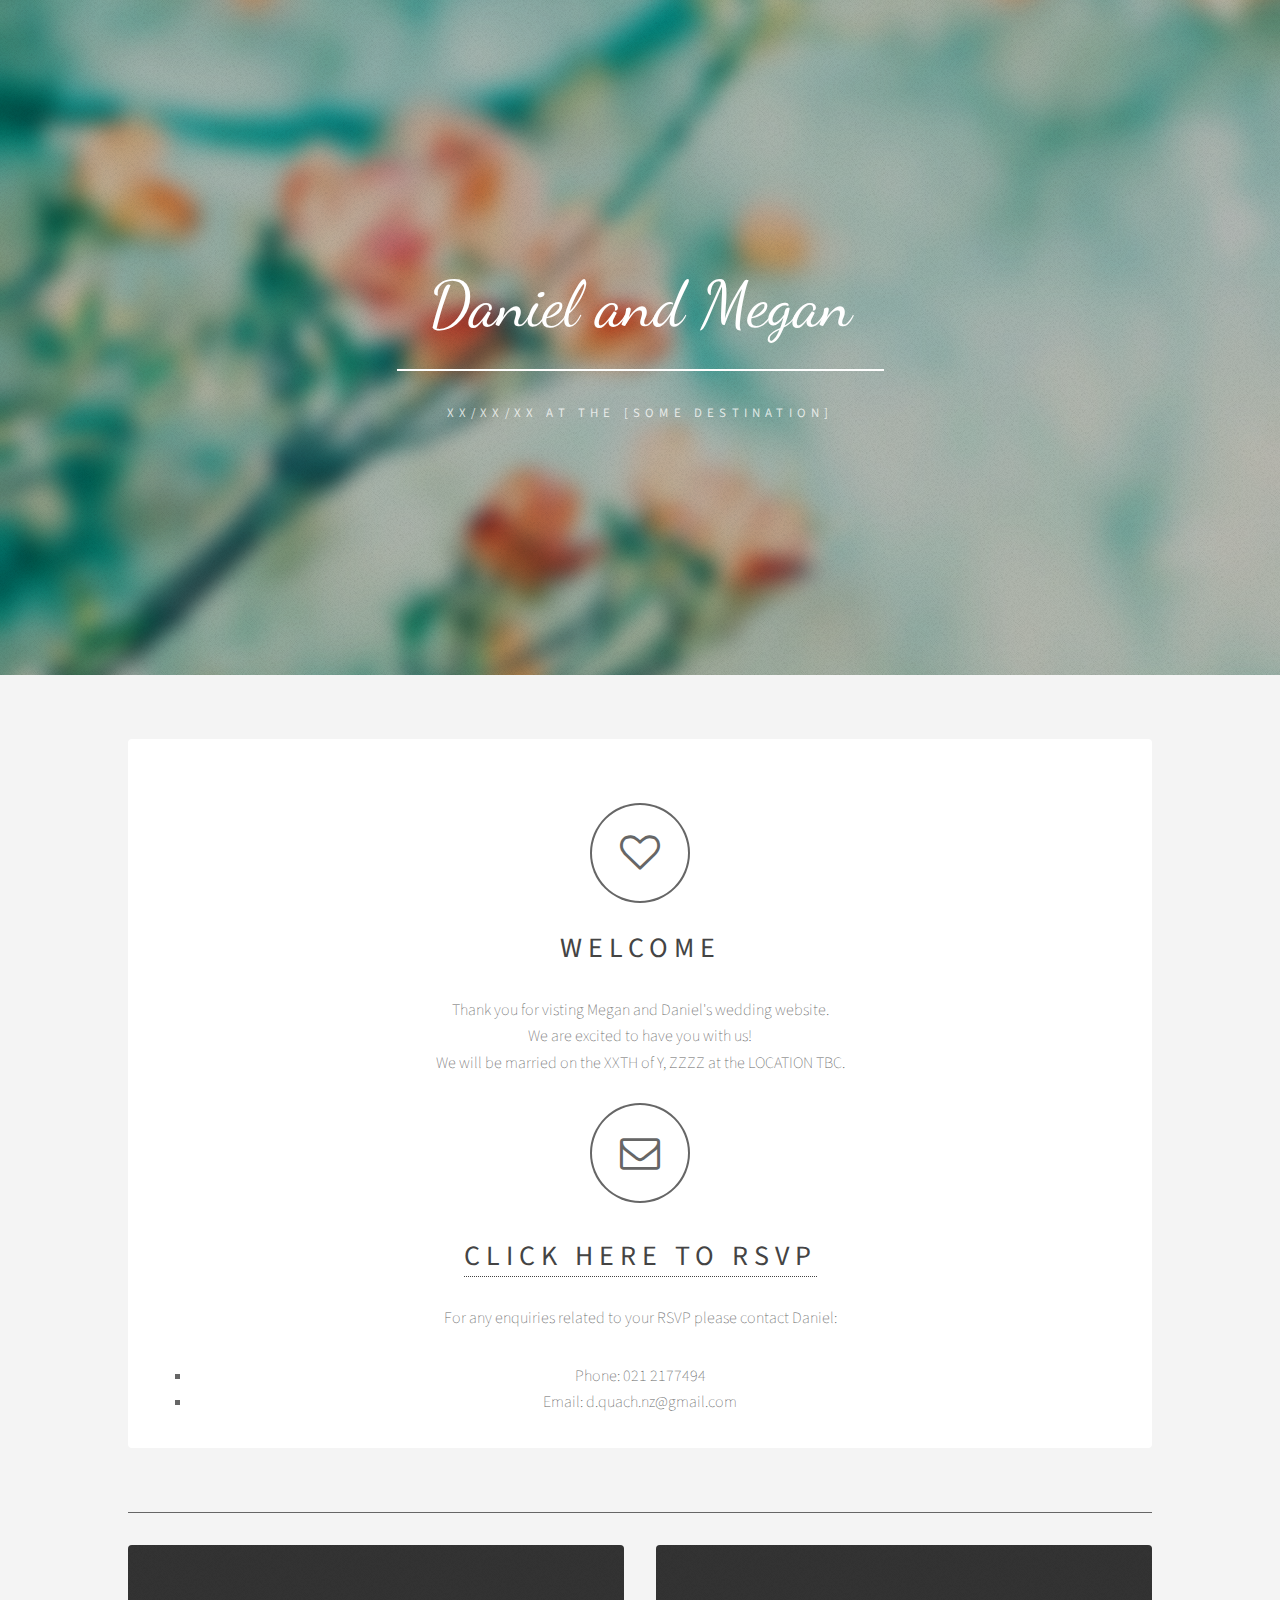
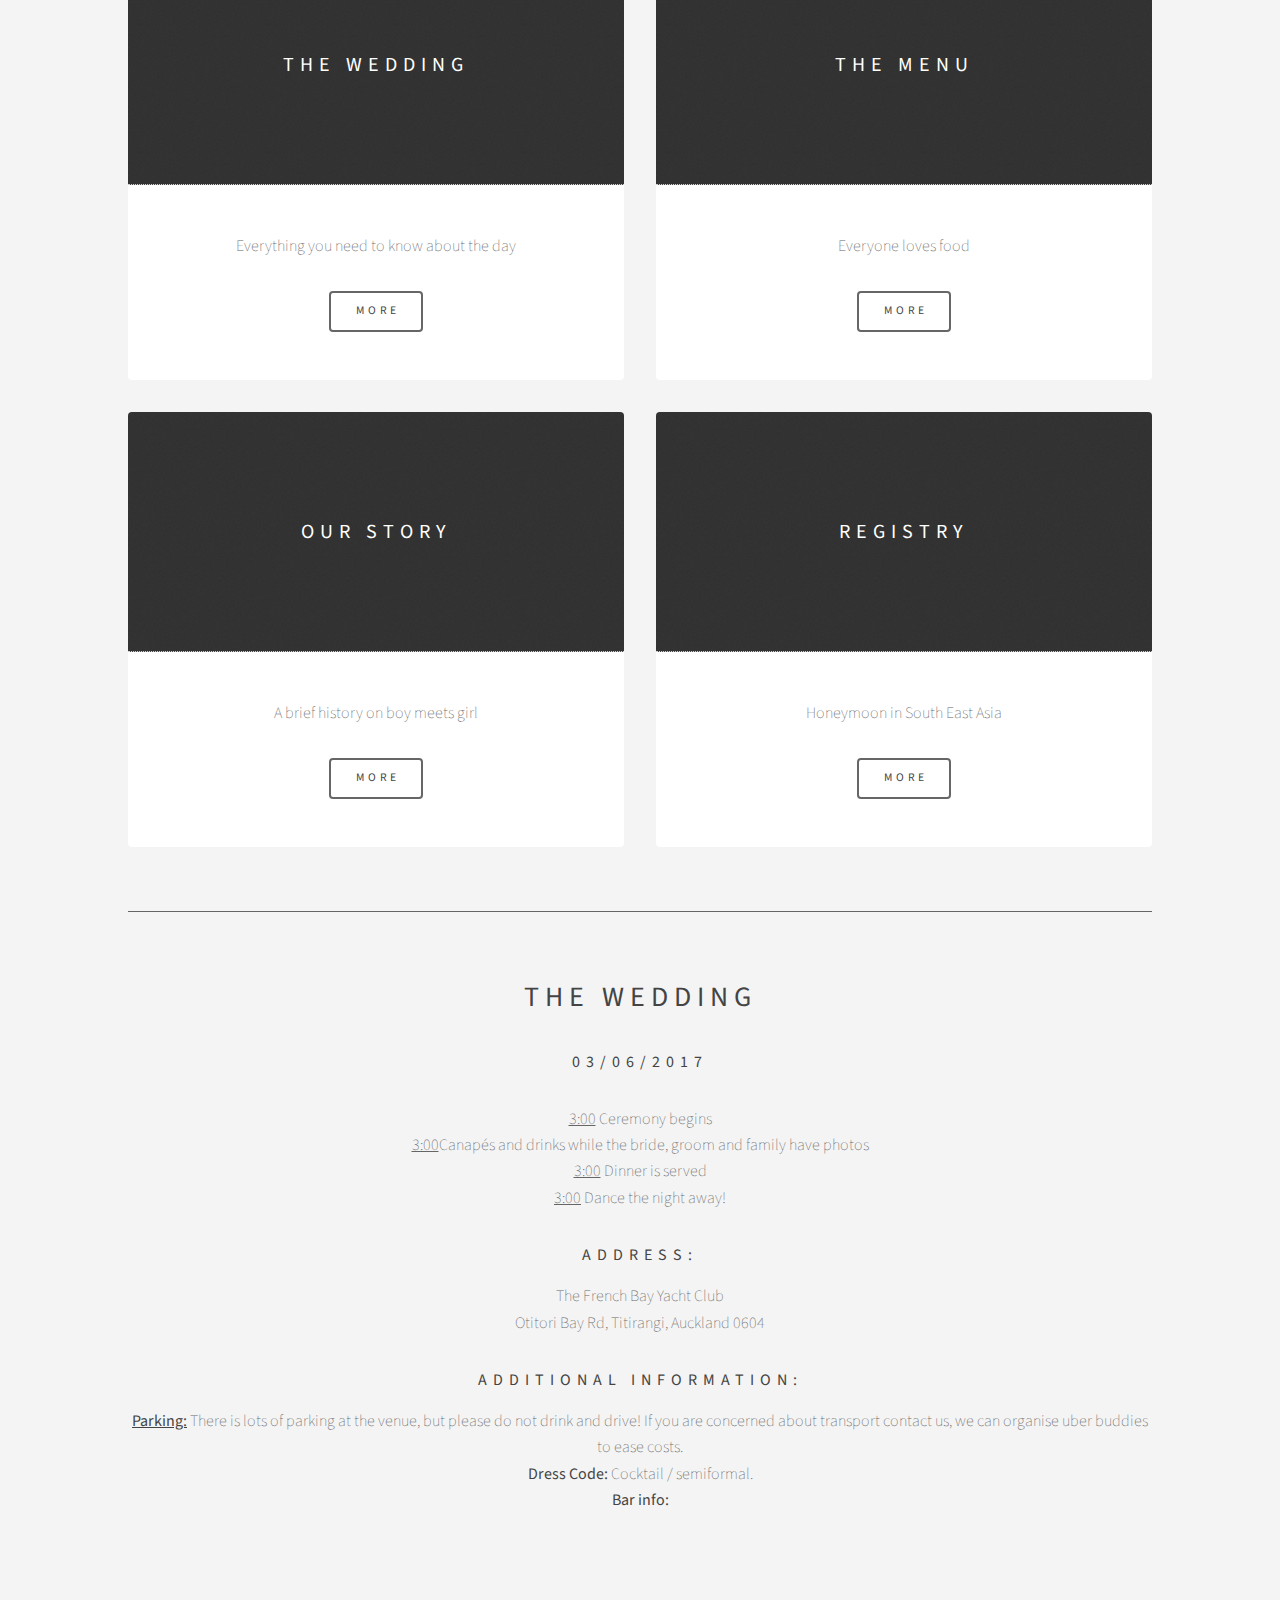
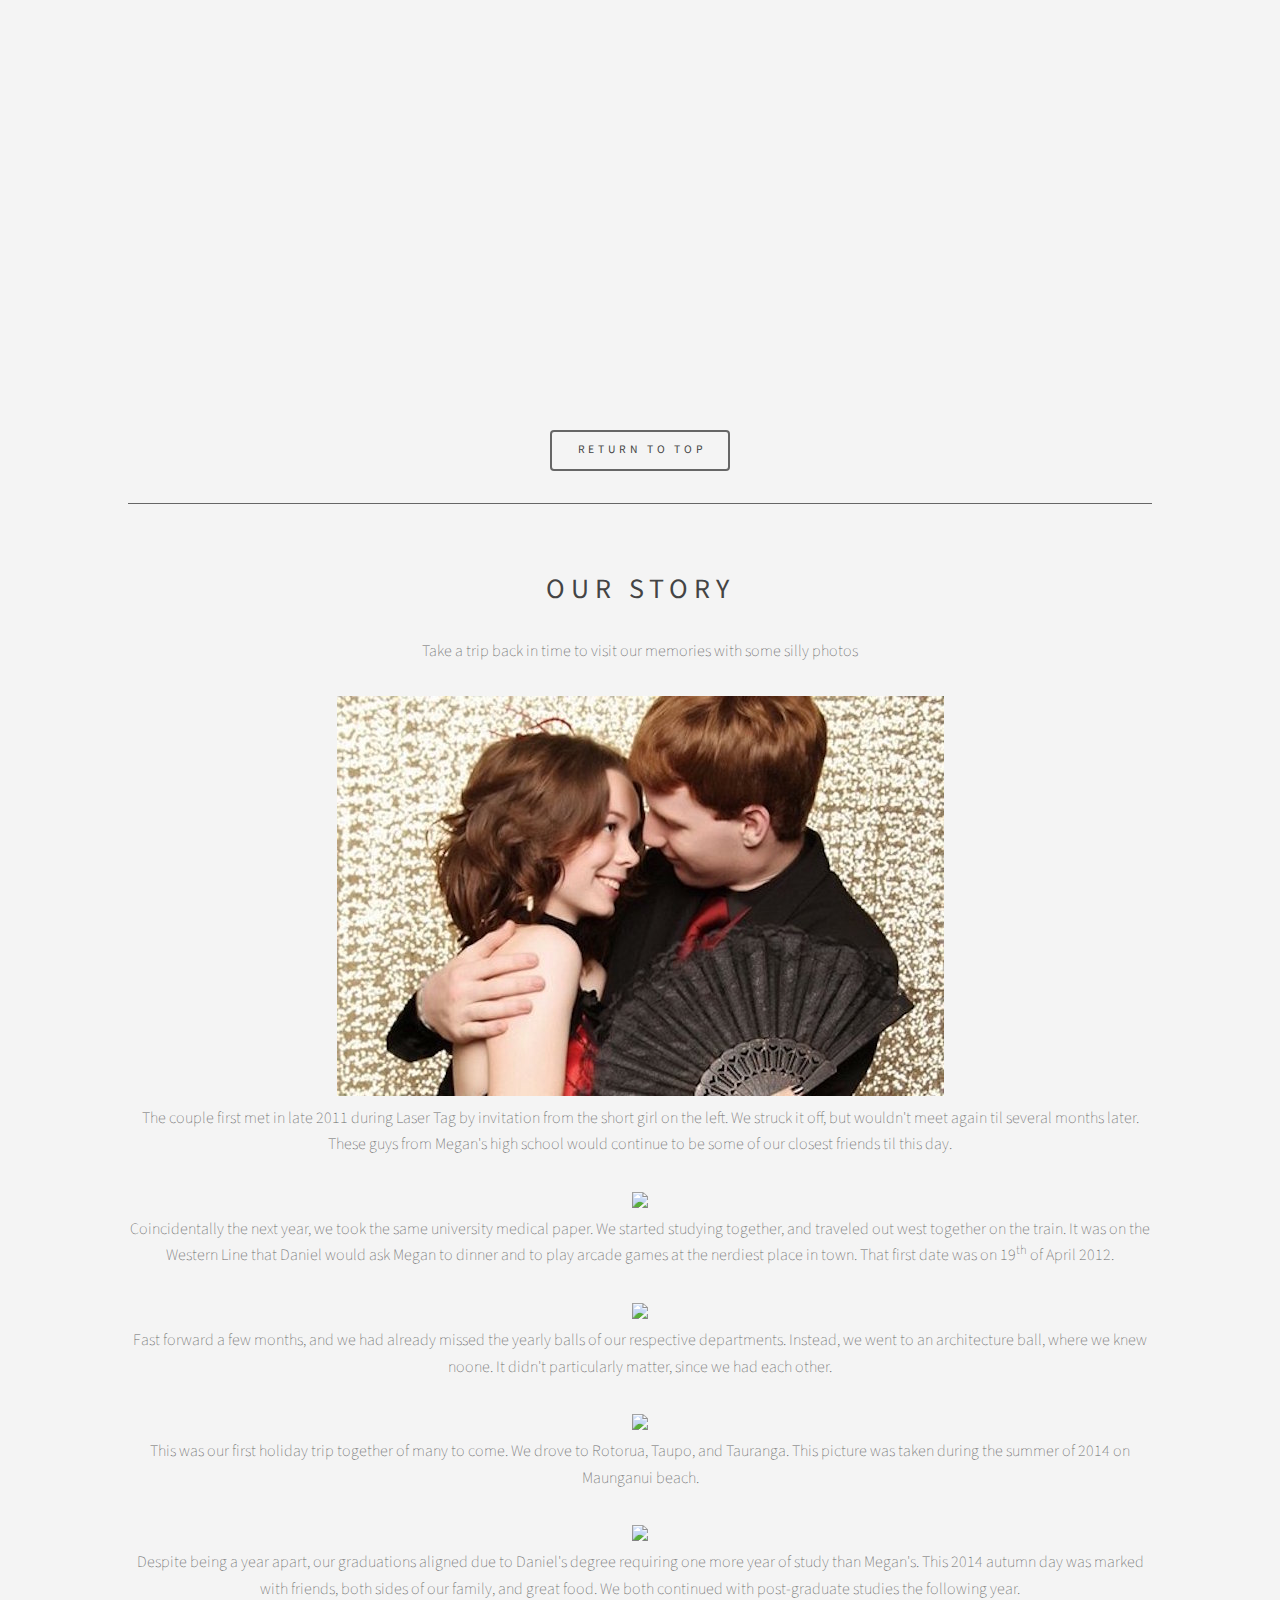
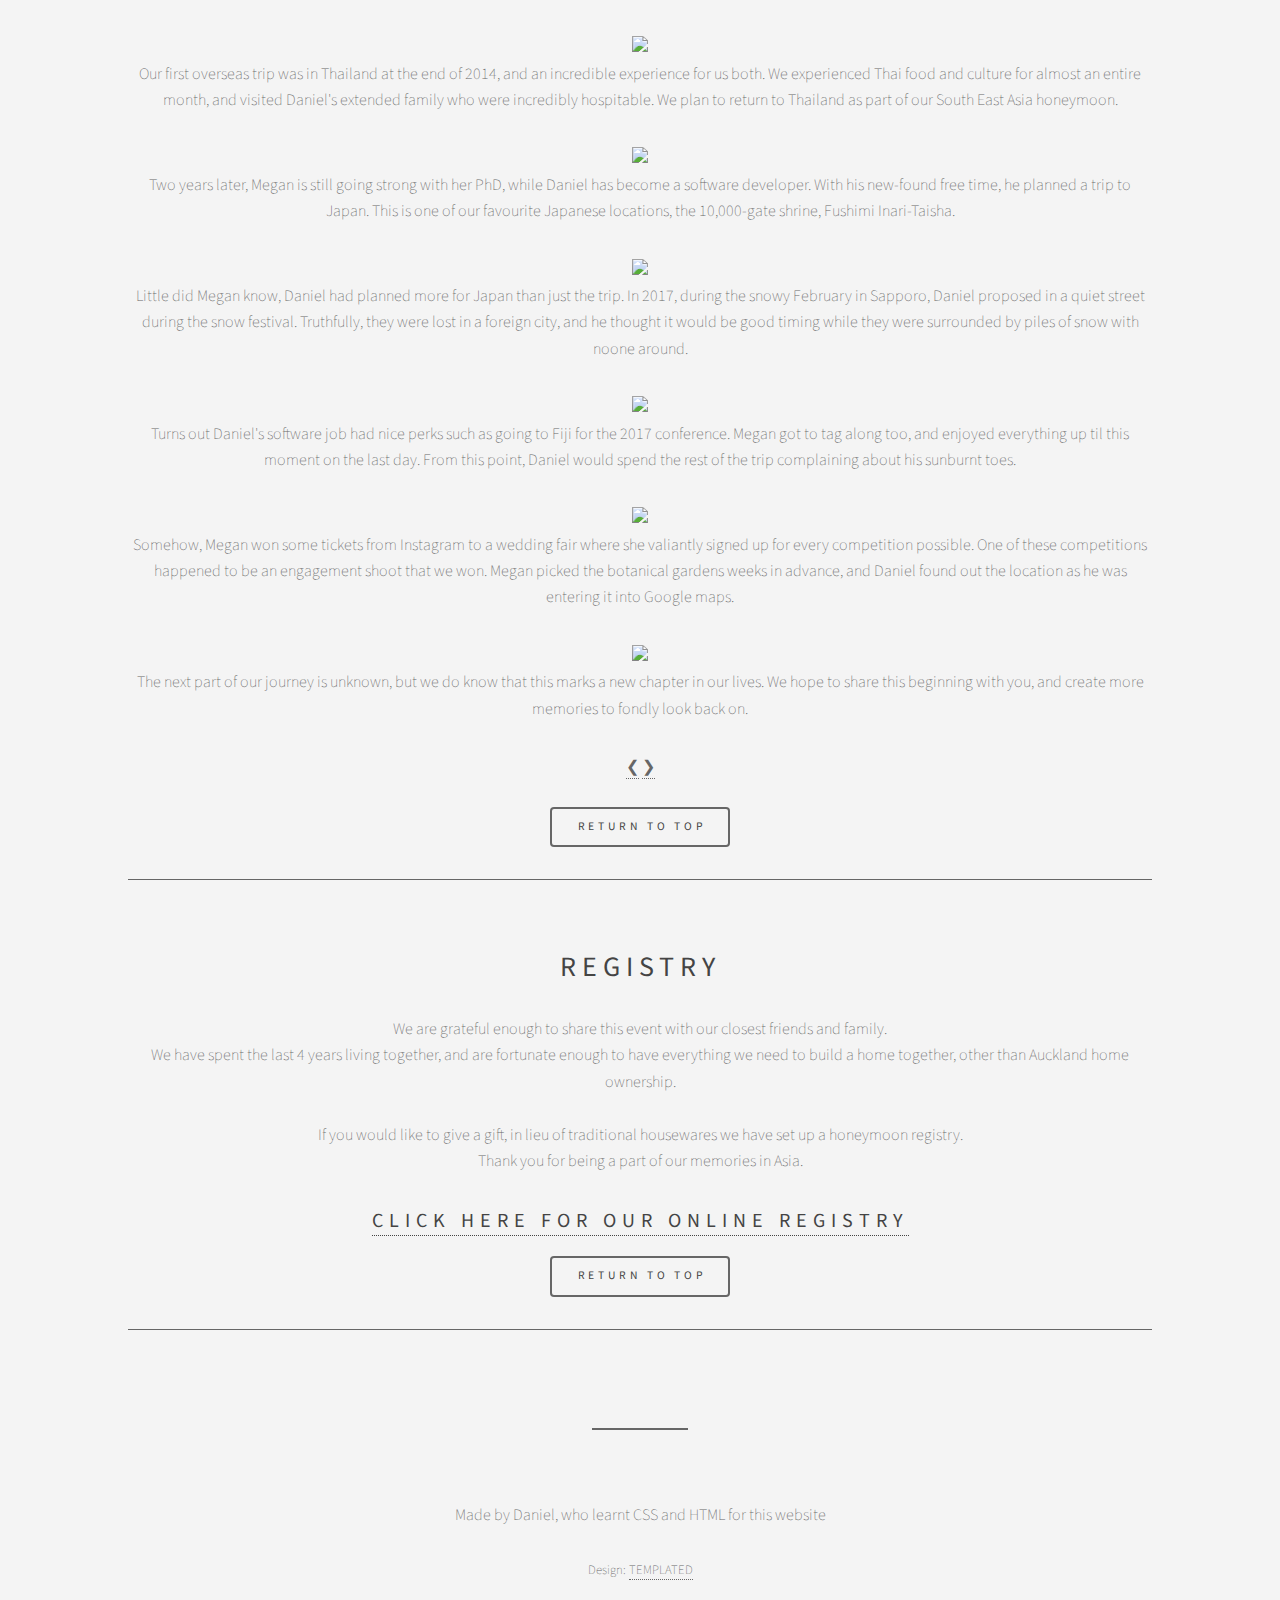
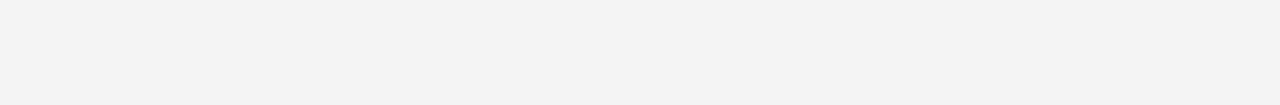
==== commit 1510d03f: "change url for registry" ====
--- a/index.html
+++ b/index.html
@@ -6,7 +6,7 @@
 -->
 <html>
 	<head>
-		<title>Alex and Nicole 2017</title>
+		<title>Daniel and Megan 2017</title>
 		<meta charset="utf-8" />
 		<meta name="viewport" content="width=device-width, initial-scale=1" />
 		<link rel="stylesheet" href="assets/css/main.css" />
@@ -20,8 +20,8 @@
 		<!-- Header -->
 			<header id="header" class="alt">
 				<div class="inner">
-					<h1>Alex and Nicole</h1>
-					<p>03/06/2017 at the French Bay Yacht Club</a></p>
+					<h1>Daniel and Megan</h1>
+					<p>xx/xx/xx at the [Some Destination]</a></p>
 				</div>
 			</header>
 
@@ -32,12 +32,17 @@
 					<section id="intro" class="main">
 						<span class="icon fa-heart-o major"></span>
 						<h2>Welcome</h2>
-						<p>Welcome to our wedding website and thank you for visiting!<br />
-              This website will have all the information you need to enjoy our wonderful wedding with us.<br />
-						we will be married on the 3rd of June, 2017 at the French Bay Yacht club, Titirangi.<br />
-						Keep an eye out on the Updates page for any new information.</p>
+						<p>Thank you for visting Megan and Daniel's wedding website.<br />
+              We are excited to have you with us! <br />
+                        We will be married on the XXTH of Y, ZZZZ at the LOCATION TBC.<br />
+					<br />
+					<span class="icon fa-envelope-o major"></span>
+					<h2><a href="https://docs.google.com/forms/d/e/1FAIpQLSfmavwJVLrDIVlVQnm1VAD3H1CQwEFqvzcnQrNL45IlHZpTOw/viewform?usp=sf_link">CLICK HERE TO RSVP</a></h2>
+					<p>For any enquiries related to your RSVP please contact Daniel:<br /> 
+					<li style="list-style:square;">Phone: 021 2177494</li>
+                    <li style="list-style:square;">Email: d.quach.nz@gmail.com</li>
 					</section>
-
+                <hr>
 				<!-- Items -->
 					<section class="main items">
 						<article class="item">
@@ -45,51 +50,52 @@
 								<a href="#thewedding"><img src="images/french.jpg" alt="" /></a>
 								<h3>The Wedding</h3>
 							</header>
-							<p>All the information you need to know about the big day</p>
+							<p>Everything you need to know about the day</p>
 							<ul class="actions">
 								<li><a href="#thewedding" class="button">More</a></li>
+							</ul>
+                        </article>
+                        <article class="item">
+							<header>
+								<a href="#food"><img src="images/food.png" alt="" /></a>
+								<h3>The Menu</h3>
+							</header>
+							<p>Everyone loves food</p>
+							<ul class="actions">
+								<li><a href="#food" class="button">More</a></li>
+							</ul>
+                        </article>
+						<article class="item">
+							<header>
+								<a href="#ourStory"><img src="images/s13.jpg" alt="" /></a>
+								<h3>Our Story</h3>
+							</header>
+							<p>A brief history on boy meets girl</p>
+							<ul class="actions">
+								<li><a href="#ourStory" class="button">More</a></li>
 							</ul>
 						</article>
 						<article class="item">
 							<header>
-								<a href="#updates"><img src="images/s10.jpg" alt="" /></a>
-								<h3>Updates</h3>
-							</header>
-							<p>Check here for any new information</p>
-							<ul class="actions">
-								<li><a href="#updates" class="button">More</a></li>
-							</ul>
-						</article>
-						<article class="item">
-							<header>
-								<a href="#ourStory"><img src="images/s2.jpg" alt="" /></a>
-								<h3>Our Story</h3>
-							</header>
-							<p>Browse our gallery of cheesy photos</p>
-							<ul class="actions">
-								<li><a href="#ourStory" class="button">More</a></li>
-							</ul>
-						</article>
-						<article class="item">
-							<header>
-								<a href="#registry"><img src="images/registry.png" alt="" /></a>
+								<a href="#registry"><img src="images/registry.jpg" alt="" /></a>
 								<h3>Registry</h3>
 							</header>
-							<p>We're going to Thailand!</p>
+							<p>Honeymoon in South East Asia</p>
 							<ul class="actions">
 								<li><a href="#registry" class="button">More</a></li>
 							</ul>
 						</article>
 						<hr>
 					</section>
-
+                <hr>
 				<!-- CTA -->
 					<section id="cta" class="main special">
 						<h2 id="thewedding">The Wedding</h2>
-						<p> TODO: add more information here ? dress code etc? </p>
 						<p><h4><b>03/06/2017</b></h4></p>
-						<p>3:00 Ceremony begins <br/>
-						5:00 Dinner is served </p>
+						<p><ins>3:00</ins> Ceremony begins <br/>
+						<ins>3:00</ins>Canapés and drinks while the bride, groom and family have photos </br>
+						<ins>3:00</ins> Dinner is served <br/>
+						<ins>3:00</ins> Dance the night away! </p>
 
           <p>  <h4>Address:</h4>
             The French Bay Yacht Club</br>
@@ -97,11 +103,10 @@
           </p>
 
 					<p>  <h4>Additional information:</h4>
-          <b>Parking:</b> There is lots of parking at the venue, but please do not drink and drive! If you are concerned about transport
+<b><ins>Parking:</ins></b> There is lots of parking at the venue, but please do not drink and drive! If you are concerned about transport
 				contact us, we can organise uber buddies to ease costs.</br>
 						<b>Dress Code: </b> Cocktail / semiformal. </br>
-						<b>Bar info:</b> We will have alcoholic and non-alcoholic drinks available. If you feel you might drink us dry,
-						feel free to bring backup bevvies :)
+						<b>Bar info:</b> 
           </p>
 					<div class="iframe-container">
             <iframe
@@ -114,75 +119,59 @@
 					<br />
             <ul class="actions">
               <li><a href="#" class="button">Return to Top</a></li>
-            </ul>
-						<hr>
-					</section>
-
-          <section id="cta" class="main special">
-						<h2 id="updates">Updates</h2>
-						<p>Any news will be posted here<br />
-            Keep an eye out for any updates!</p>
-            <ul class="actions">
-              <li><a href="#" class="button">Return to Top</a></li>
-            </ul>
-						<hr>
-					</section>
-
+            </ul>	
+        <hr>	
           <section id="cta" class="main special">
 						<h2 id="ourStory">Our Story</h2>
-						<p> We first met in high school, when Alex asked Nicole to the year 12 ball. Who would of known that
-							seven years later we'd be tying the knot! It seems like every day we grow more and more in love. Here's to many, many
-							more years of sharing laughter, bad puns and love together.
-						<p>Check out this slideshow of all our cute memories!</p>
+						<p> Take a trip back in time to visit our memories with some silly photos</p>
             <div>
               <div class="slideshow-container">
-                <div class="mySlides fade">
-                  <img class="n-images" src="images/s11.jpg">
-                  <p> Our first date at the year 11 ball</p>
-                </div>
-                <div class="mySlides fade">
-                  <img class="n-images" src="images/s1.jpg">
-                  <p> Loving each other at the year 12 ball</p>
-                </div>
-
-                <div class="mySlides fade">
+                  <div class="mySlides fade">
                   <img class="n-images" src="images/s2.jpg">
-                  <p> We were so cute! </p>
-                </div>
-
-                <div class="mySlides fade">
+                  <p> The couple first met in late 2011 during Laser Tag by invitation from the short girl on the left. We struck it off, but wouldn't meet again til several months later.
+                  These guys from Megan's high school would continue to be some of our closest friends til this day. 
+                  </p>
+                </div>
+                  <div class="mySlides fade">
                   <img class="n-images" src="images/s3.jpg">
-                  <p> Last day of year 13 </p>
-                </div>
-                <div class="mySlides fade">
+                  <p> Coincidentally the next year, we took the same university medical paper. We started studying together, and traveled out west together on the train. It was on the Western Line that Daniel would ask Megan to dinner and to play arcade games at the nerdiest place in town. That first date was on 19<sup>th</sup> of April 2012.</p>
+                </div>
+                  <div class="mySlides fade">
                   <img class="n-images" src="images/s4.jpg">
-                  <p> Getting lost in Japan - but we found a watermelon! </p>
-                </div>
-                <div class="mySlides fade">
+                  <p> Fast forward a few months, and we had already missed the yearly balls of our respective departments. Instead, we went to an architecture ball, where we knew noone. It didn't particularly matter, since we had each other.</p>
+                </div>
+                  <div class="mySlides fade">
                   <img class="n-images" src="images/s5.jpg">
-                  <p> We go outside sometimes! </p>
-                </div>
-                <div class="mySlides fade">
+                  <p> This was our first holiday trip together of many to come. We drove to Rotorua, Taupo, and  Tauranga. This picture was taken during the summer of 2014 on Maunganui beach.  </p>
+                </div>
+                  <div class="mySlides fade">
                   <img class="n-images" src="images/s6.jpg">
-                  <p> Fun in Tokyo </p>
-                </div>
-                <div class="mySlides fade">
+                  <p> Despite being a year apart, our graduations aligned due to Daniel's degree requiring one more year of study than Megan's. This 2014 autumn day was marked with friends, both sides of our family, and great food. We both continued with post-graduate studies the following year.</p>
+                </div>
+                  <div class="mySlides fade">
                   <img class="n-images" src="images/s7.jpg">
-                  <p> Pool party! (kind of) </p>
-                </div>
-                <div class="mySlides fade">
+                  <p> Our first overseas trip was in Thailand at the end of 2014, and an incredible experience for us both. We experienced Thai food and culture for almost an entire month, and visited Daniel's extended family who were incredibly hospitable. We plan to return to Thailand as part of our South East Asia honeymoon.</p>
+                </div>
+                  <div class="mySlides fade">
                   <img class="n-images" src="images/s8.jpg">
-                  <p> White Water World on the Gold Coast </p>
+                  <p> Two years later, Megan is still going strong with her PhD, while Daniel has become a software developer. With his new-found free time, he planned a trip to Japan. This is one of our favourite Japanese locations, the 10,000-gate shrine, Fushimi Inari-Taisha. </p>
                 </div>
                 <div class="mySlides fade">
                   <img class="n-images" src="images/s9.jpg">
-                  <p> Alex is so photogenic </p>
-                </div>
-                <div class="mySlides fade">
-                  <img class="n-images" src="images/s10.jpg">
-                  <p> Engaged on December 4th, 2015 </p>
-                </div>
-
+                  <p> Little did Megan know, Daniel had planned more for Japan than just the trip. In 2017, during the snowy  February in Sapporo, Daniel proposed in a quiet street during the snow festival. Truthfully, they were lost in a foreign city, and he thought it would be good timing while they were surrounded by piles of snow with noone around. </p>
+                </div>
+                  <div class="mySlides fade">
+                  <img class="n-images" src="images/s11.jpg">
+                  <p> Turns out Daniel's software job had nice perks such as going to Fiji for the 2017 conference. Megan got to tag along too, and enjoyed everything up til this moment on the last day. From this point, Daniel would spend the rest of the trip complaining about his sunburnt toes.  </p>
+                </div>
+                  <div class="mySlides fade">
+                  <img class="n-images" src="images/s12.jpg">
+                  <p> Somehow, Megan won some tickets from Instagram to a wedding fair where she valiantly signed up for every competition possible. One of these competitions happened to be an engagement shoot that we won. Megan picked the botanical gardens weeks in advance, and Daniel found out the location as he was entering it into Google maps.</p>
+                </div>
+                  <div class="mySlides fade">
+                  <img class="n-images" src="images/s13.jpg">
+                  <p> The next part of our journey is unknown, but we do know that this marks a new chapter in our lives. We hope to share this beginning with you, and create more memories to fondly look back on.  </p>
+                </div>
                 <a class="prev" onclick="plusSlides(-1)">&#10094;</a>
                 <a class="next" onclick="plusSlides(1)">&#10095;</a>
               </div>
@@ -196,33 +185,21 @@
 
           <section id="cta" class="main special">
             <h2 id="registry">Registry</h2>
-            <p>You're so sweet to think of us! <br />
-            Your presence is present enough! We are very grateful
-             to already have everything we need for our home together.
-              We are also moving overseas soon and won't be taking much with us.
-              But if you would like to give a gift, in lieu of traditional housewares
-               we have set up a honeymoon registry. Help us create some wonderful memories
-                on Koh Samui, Thailand!</p>
-                <div style="width:200px;margin:0 auto;"><a href="http://www.honeyfund.com/wedding/AlexAndNicole" style="text-align:left;background:url('http://www.honeyfund.com/share/honeyfund3.png') no-repeat;display:block;width:200px;height:100px;text-indent:-9999em;"></a><p></p></div>
+            <p>We are grateful enough to share this event with our closest friends and family. <br />
+            We have spent the last 4 years living together, and are fortunate enough to have everything we need to build a home together, other than Auckland home ownership.<br />
+                <br />
+                If you would like to give a gift, in lieu of traditional housewares
+               we have set up a honeymoon registry. <br />
+                Thank you for being a part of our memories in Asia.</p>
+            <h3><a href="https://www.honeyfund.com/wedding/DanielAndMegan">CLICK HERE FOR OUR ONLINE REGISTRY</a></h3>
             <ul class="actions">
               <li><a href="#" class="button">Return to Top</a></li>
             </ul>
 						<hr>
           </section>
-
-				<!-- Main -->
-				<!--
-					<section id="main" class="main">
-						<header>
-							<h2>Lorem ipsum dolor</h2>
-						</header>
-						<p>Fusce malesuada efficitur venenatis. Pellentesque tempor leo sed massa hendrerit hendrerit. In sed feugiat est, eu congue elit. Ut porta magna vel felis sodales vulputate. Donec faucibus dapibus lacus non ornare. Etiam eget neque id metus gravida tristique ac quis erat. Aenean quis aliquet sem. Ut ut elementum sem. Suspendisse eleifend ut est non dapibus. Nulla porta, neque quis pretium sagittis, tortor lacus elementum metus, in imperdiet ante lorem vitae ipsum. Pellentesque habitant morbi tristique senectus et netus et malesuada fames ac turpis egestas. Etiam eget neque id metus gravida tristique ac quis erat. Aenean quis aliquet sem. Ut ut elementum sem. Suspendisse eleifend ut est non dapibus. Nulla porta, neque quis pretium sagittis, tortor lacus elementum metus, in imperdiet ante lorem vitae ipsum. Pellentesque habitant morbi tristique senectus et netus et malesuada fames ac turpis egestas.</p>
-					</section>
-				-->
-
 				<!-- Footer -->
 					<footer id="footer">
-						<p> Made with Love by Nicole the Master Web Developer </p>
+						<p> Made by Daniel, who learnt CSS and HTML for this website </p>
 						<p class="copyright">Design: <a href="https://templated.co">TEMPLATED</a></p>
 					</footer>
 
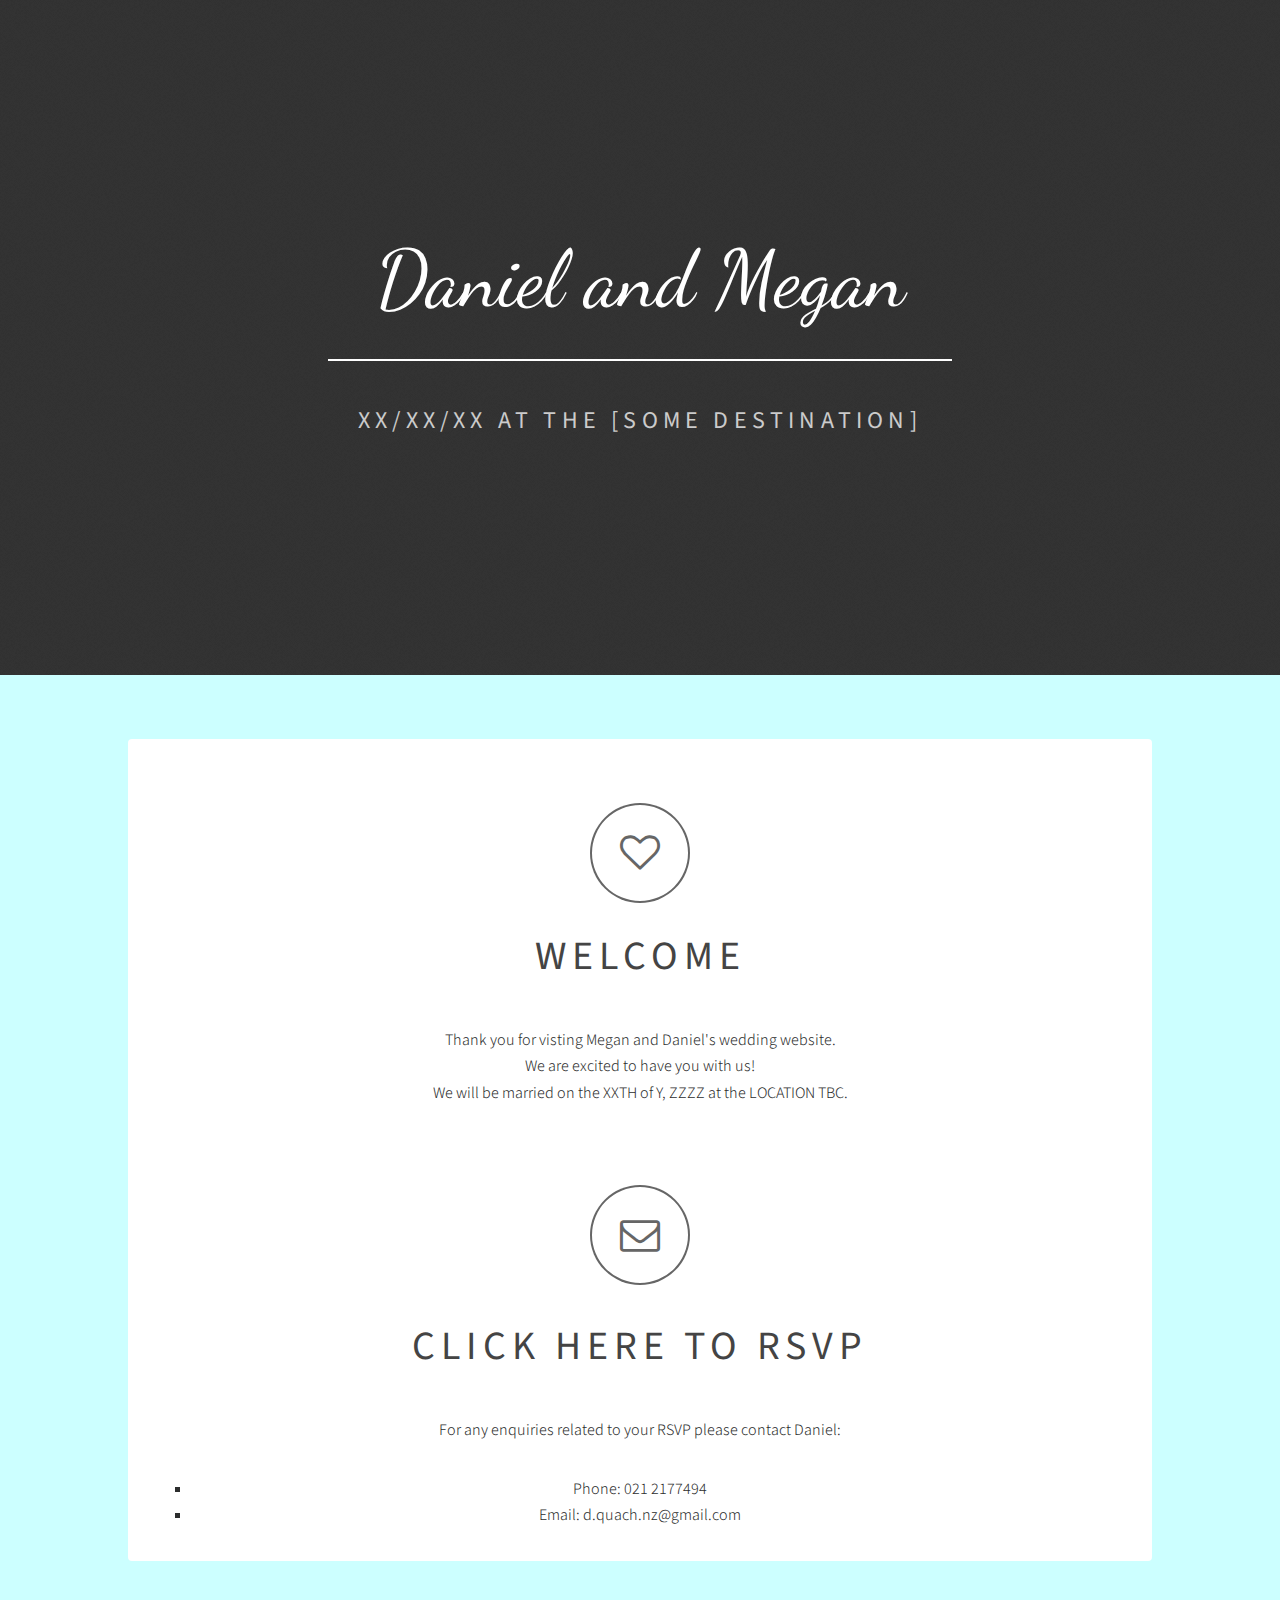
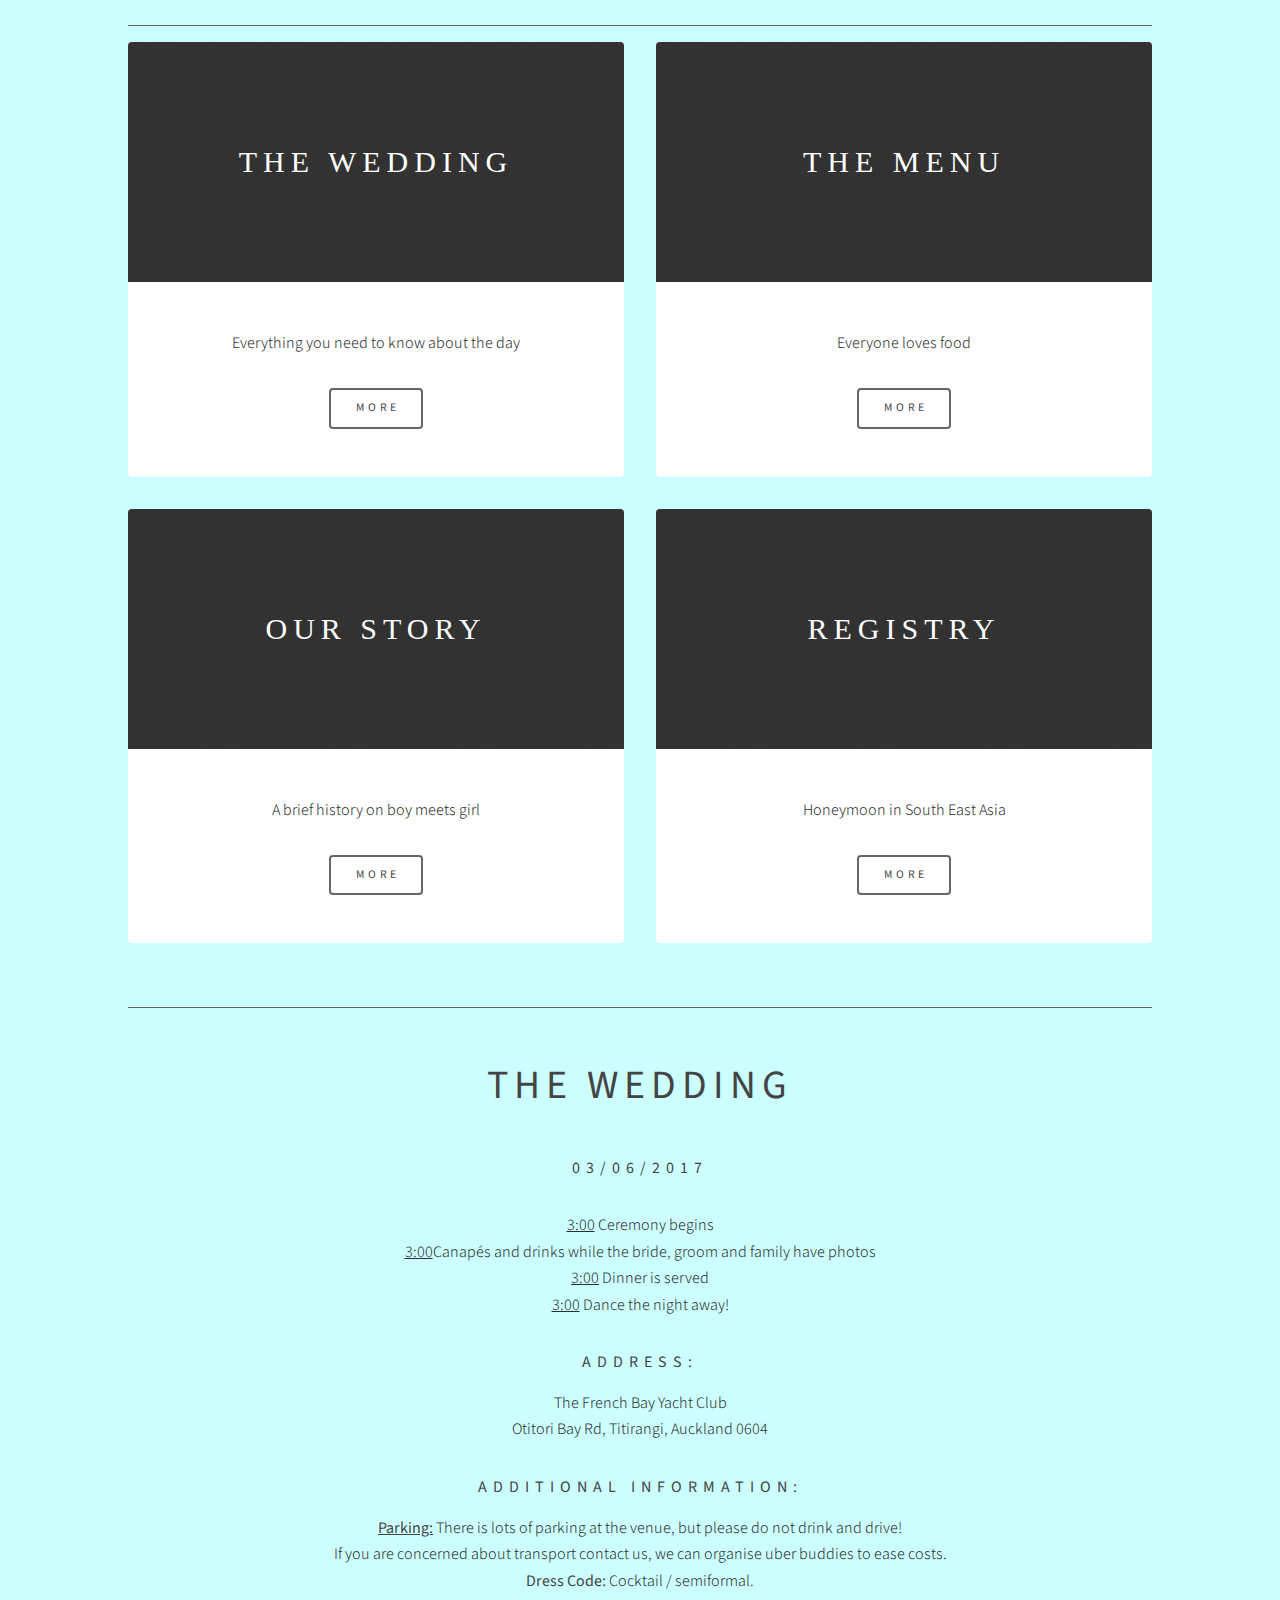
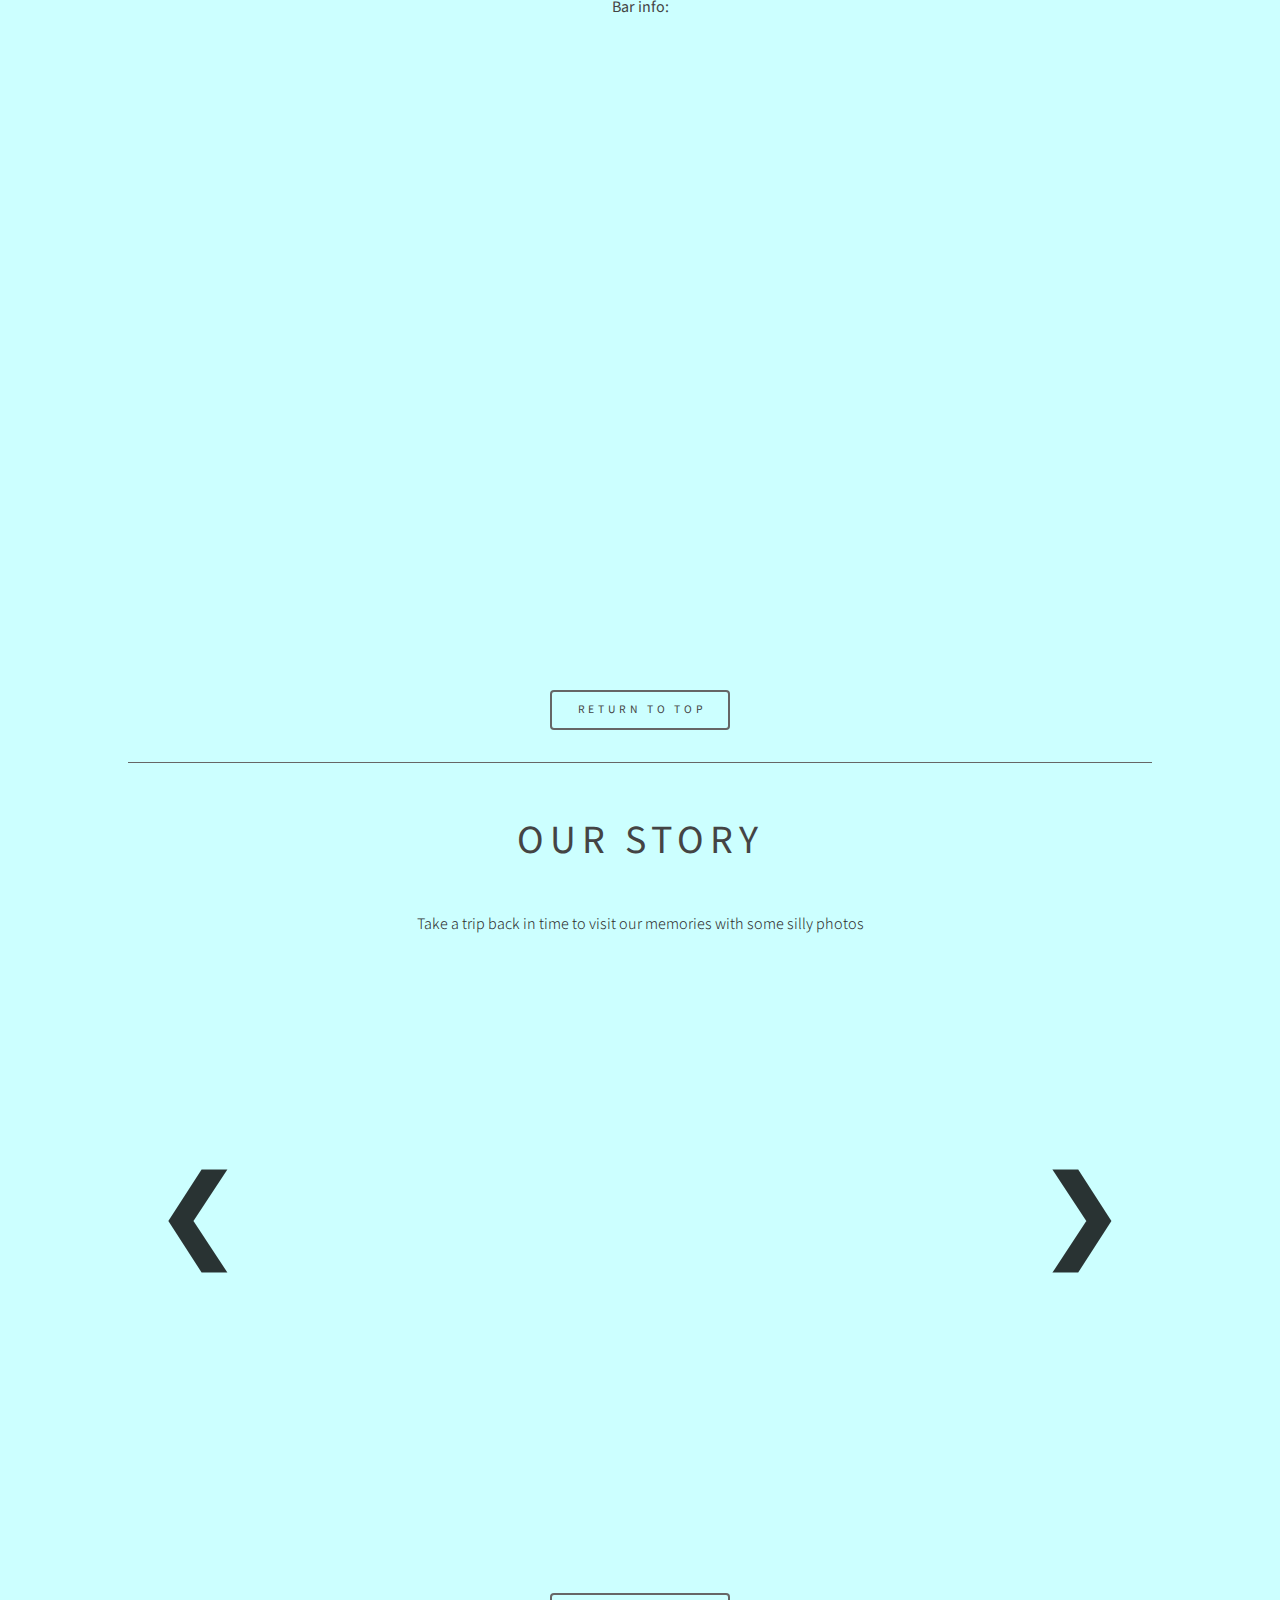
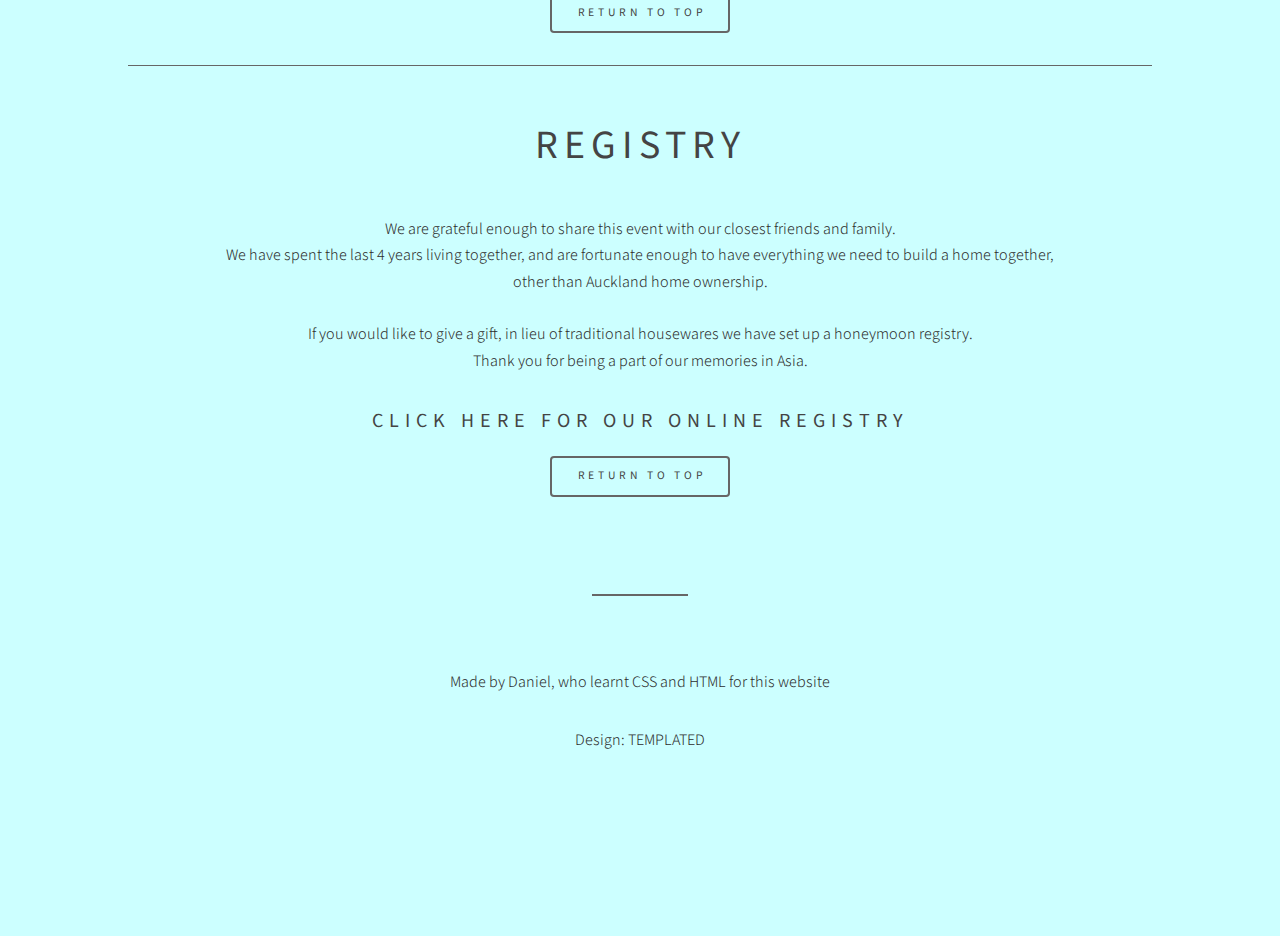
==== commit 5d5738a2: "banner" ====
--- a/index.html
+++ b/index.html
@@ -36,8 +36,10 @@
               We are excited to have you with us! <br />
                         We will be married on the XXTH of Y, ZZZZ at the LOCATION TBC.<br />
 					<br />
+                            <br />
+                            <br />
 					<span class="icon fa-envelope-o major"></span>
-					<h2><a href="https://docs.google.com/forms/d/e/1FAIpQLSfmavwJVLrDIVlVQnm1VAD3H1CQwEFqvzcnQrNL45IlHZpTOw/viewform?usp=sf_link">CLICK HERE TO RSVP</a></h2>
+					<h2><a href="https://docs.google.com/forms/d/e/1FAIpQLSfmavwJVLrDIVlVQnm1VAD3H1CQwEFqvzcnQrNL45IlHZpTOw/viewform?usp=sf_link" class="no-underline" >CLICK HERE TO RSVP</a></h2>
 					<p>For any enquiries related to your RSVP please contact Daniel:<br /> 
 					<li style="list-style:square;">Phone: 021 2177494</li>
                     <li style="list-style:square;">Email: d.quach.nz@gmail.com</li>
@@ -103,8 +105,8 @@
           </p>
 
 					<p>  <h4>Additional information:</h4>
-<b><ins>Parking:</ins></b> There is lots of parking at the venue, but please do not drink and drive! If you are concerned about transport
-				contact us, we can organise uber buddies to ease costs.</br>
+<b><ins>Parking:</ins></b> There is lots of parking at the venue, but please do not drink and drive!<br />
+If you are concerned about transport contact us, we can organise uber buddies to ease costs.</br>
 						<b>Dress Code: </b> Cocktail / semiformal. </br>
 						<b>Bar info:</b> 
           </p>
@@ -186,16 +188,17 @@
           <section id="cta" class="main special">
             <h2 id="registry">Registry</h2>
             <p>We are grateful enough to share this event with our closest friends and family. <br />
-            We have spent the last 4 years living together, and are fortunate enough to have everything we need to build a home together, other than Auckland home ownership.<br />
+            We have spent the last 4 years living together, and are fortunate enough to have everything we need to build a home together,<br />
+                other than Auckland home ownership.<br />
+                
                 <br />
                 If you would like to give a gift, in lieu of traditional housewares
                we have set up a honeymoon registry. <br />
                 Thank you for being a part of our memories in Asia.</p>
-            <h3><a href="https://www.honeyfund.com/wedding/DanielAndMegan">CLICK HERE FOR OUR ONLINE REGISTRY</a></h3>
+            <h3><a href="https://docs.google.com/forms/d/e/1FAIpQLSfmavwJVLrDIVlVQnm1VAD3H1CQwEFqvzcnQrNL45IlHZpTOw/viewform?usp=sf_link">CLICK HERE FOR OUR ONLINE REGISTRY</a></h3>
             <ul class="actions">
               <li><a href="#" class="button">Return to Top</a></li>
-            </ul>
-						<hr>
+            </ul>	
           </section>
 				<!-- Footer -->
 					<footer id="footer">
@@ -204,7 +207,8 @@
 					</footer>
 
 			</div>
-
+<br />
+<br />
 		<!-- Scripts -->
 			<script src="assets/js/jquery.min.js"></script>
 			<script src="assets/js/skel.min.js"></script>
--- a/assets/css/main.css
+++ b/assets/css/main.css
@@ -75,7 +75,7 @@
 	}
 
 	body {
-		background: #f4f4f4;
+		background: ##660000;
 	}
 
 		body.is-loading *, body.is-loading *:before, body.is-loading *:after {
@@ -92,14 +92,14 @@
 /* Type */
 
 	body {
-		background-color: #f4f4f4;
-		color: #666666;
+		background-color:  #ccffff;
+		color:#2c2d2d;
 	}
 
 	body, input, select, textarea {
 		font-family: "Source Sans Pro", Helvetica, sans-serif;
-		font-size: 17pt;
-		font-weight: 200;
+		font-size: 20 pt;
+		font-weight: 320;
 		line-height: 1.65;
 	}
 
@@ -134,6 +134,8 @@
 		transition: color 0.2s ease, border-bottom-color 0.2s ease;
 		text-decoration: none;
 		border-bottom: dotted 1px;
+        outline: 0;
+        border: 0;
 	}
 
 		a:hover {
@@ -158,6 +160,7 @@
 		margin: 0 0 1em 0;
 		text-transform: uppercase;
 		letter-spacing: 0.375rem;
+        
 	}
 
 		h1 a, h2 a, h3 a, h4 a, h5 a, h6 a {
@@ -166,11 +169,11 @@
 		}
 
 	h1 {
-		font-size: 2em;
+		font-size: 2.5em;
 	}
 
 	h2 {
-		font-size: 1.75em;
+		font-size: 2.5em;
 	}
 
 	h3 {
@@ -250,7 +253,7 @@
 	hr {
 		border: 0;
 		border-bottom: solid 1px;
-		margin: 2em 0;
+		margin: 1em 0;
 	}
 
 		hr.major {
@@ -262,7 +265,7 @@
 	}
 
 	.align-center {
-		text-align: center;
+		text-align: justify;
 	}
 
 	.align-right {
@@ -290,7 +293,7 @@
 	}
 
 	blockquote {
-		border-left-color: #666666;
+		border-left-color: #444;
 	}
 
 	code {
@@ -326,6 +329,43 @@
 	.box {
 		border-color: #666666;
 	}
+
+	.iframe-container {
+    position: relative;
+    padding-bottom: 56.25%;
+    padding-top: 35px;
+    height: 0;
+    overflow: hidden;
+}
+.iframe-container iframe {
+    position: absolute;
+    top:0;
+    left: 0;
+    width: 100%;
+    height: 100%;
+}
+
+* {box-sizing:border-box}
+
+
+/* Fading animation */
+.fade {
+  -webkit-animation-name: fade;
+  -webkit-animation-duration: 1.5s;
+  animation-name: fade;
+  animation-duration: 1.5s;
+}
+
+@-webkit-keyframes fade {
+  from {opacity: .4}
+  to {opacity: 1}
+}
+
+@keyframes fade {
+  from {opacity: .4}
+  to {opacity: 1}
+}
+
 
 /* Button */
 
@@ -1156,6 +1196,8 @@
 				-webkit-pointer-events: none;
 				-ms-pointer-events: none;
 				pointer-events: none;
+                font-size: 30px;
+               font-family: "Yeseva One";
 			}
 
 	.items {
@@ -1292,7 +1334,7 @@
 		-ms-flex-direction: column;
 		flex-direction: column;
 		padding: 8em 0 6em 0;
-		background-image: url("../../images/banner.png");
+		background-image: url("../../images/banner.jpg");
 		background-size: cover;
 		background-position: center;
 		background-attachment: fixed;
@@ -1373,7 +1415,7 @@
 			}
 
 			#header.alt h1 {
-				font-size: 4em;
+				font-size: 5em;
 				padding: 0 0.5em 0.25em 0.5em;
 				border-bottom: solid 2px #ffffff;
 				font-weight: 200;
@@ -1386,7 +1428,7 @@
 				text-transform: uppercase;
 				letter-spacing: 0.325rem;
 				font-weight: 400;
-				font-size: 0.8em;
+				font-size: 1.5em;
 				padding: 0 1.25em;
 			}
 
@@ -1487,10 +1529,6 @@
 				padding: 2em 1em 0.1em 1em;
 			}
 
-				#intro p br {
-					display: none;
-				}
-
 		}
 
 /* CTA */
@@ -1514,9 +1552,6 @@
 				padding: 2em 1em 0.1em 1em;
 			}
 
-				#cta p br {
-					display: none;
-				}
 
 		}
 
@@ -1541,7 +1576,7 @@
 		}
 
 		#footer .copyright {
-			font-size: 0.8em;
+			font-size: 0.6 em;
 		}
 
 		@media screen and (max-width: 736px) {
@@ -1555,3 +1590,7 @@
 				}
 
 		}
+
+    .no-underline:hover {
+        text-decoration: none;
+    }--- a/assets/css/carousel.css
+++ b/assets/css/carousel.css
@@ -0,0 +1,111 @@
+* {box-sizing:border-box}
+
+/* Slideshow container */
+.slideshow-container {
+  max-width: 1000px;
+  position: relative;
+  margin: auto;
+  padding-bottom: 58.25%;
+  padding-top: 0px;
+  overflow: auto;
+}
+
+.mySlides {
+    display: none;
+    height: 100%;
+    position: absolute;
+     top: 50%;
+     left: 50%;
+ /* bring your own prefixes */
+ transform: translate(-50%, -50%);
+}
+
+/* Next & previous buttons */
+.prev {
+  cursor: pointer;
+  position: absolute;
+  left:0px;
+  top: 50%;
+  width: auto;
+  margin-top: -150px;
+  padding: 16px;
+  color: rgba(0,0,0,0.8);
+  font-weight: bold;
+  font-size: 100px;
+  transition: 0.6s ease;
+  border-radius: 0 3px 3px 0;
+    outline: 0;
+   border: 0; 
+}
+
+/* Position the "next button" to the right */
+.next {
+  cursor: pointer;
+  position: absolute;
+  top: 50%;
+  width: auto;
+  margin-top: -150px;
+  padding: 16px;
+  color: rgba(0,0,0,0.8);
+  font-weight: bold;
+  font-size: 100px;
+  transition: 0.6s ease;
+  right: 0px;
+  border-radius: 3px 0 0 3px;
+    outline: 0;
+   border: 0; 
+}
+
+/* On hover, add a black background color with a little bit see-through */
+.prev:hover, .next:hover {
+  background-color: rgba(0,0,0,0.8);
+}
+
+/* Caption text */
+.text {
+  color: #f2f2f2;
+  font-size: 15px;
+  padding: 8px 12px;
+  position: absolute;
+  bottom: 8px;
+  width: 100%;
+  text-align: center;
+}
+
+/* Number text (1/3 etc) */
+.numbertext {
+  color: #f2f2f2;
+  font-size: 12px;
+  padding: 8px 12px;
+  position: absolute;
+  top: 0;
+}
+
+.active {
+  background-color: #717171;
+}
+
+/* Fading animation */
+.fade {
+  -webkit-animation-name: fade;
+  -webkit-animation-duration: 2s;
+  animation-name: fade;
+  animation-duration: 2s;
+}
+
+.n-images {
+  display: block;
+  width: 100%;
+  margin: auto;
+  max-height: 500px;
+}
+
+@-webkit-keyframes fade {
+  from {opacity: 0.2}
+  to {opacity: 1}
+}
+
+@keyframes fade {
+  from {opacity: 0.2}
+  to {opacity: 1}
+}
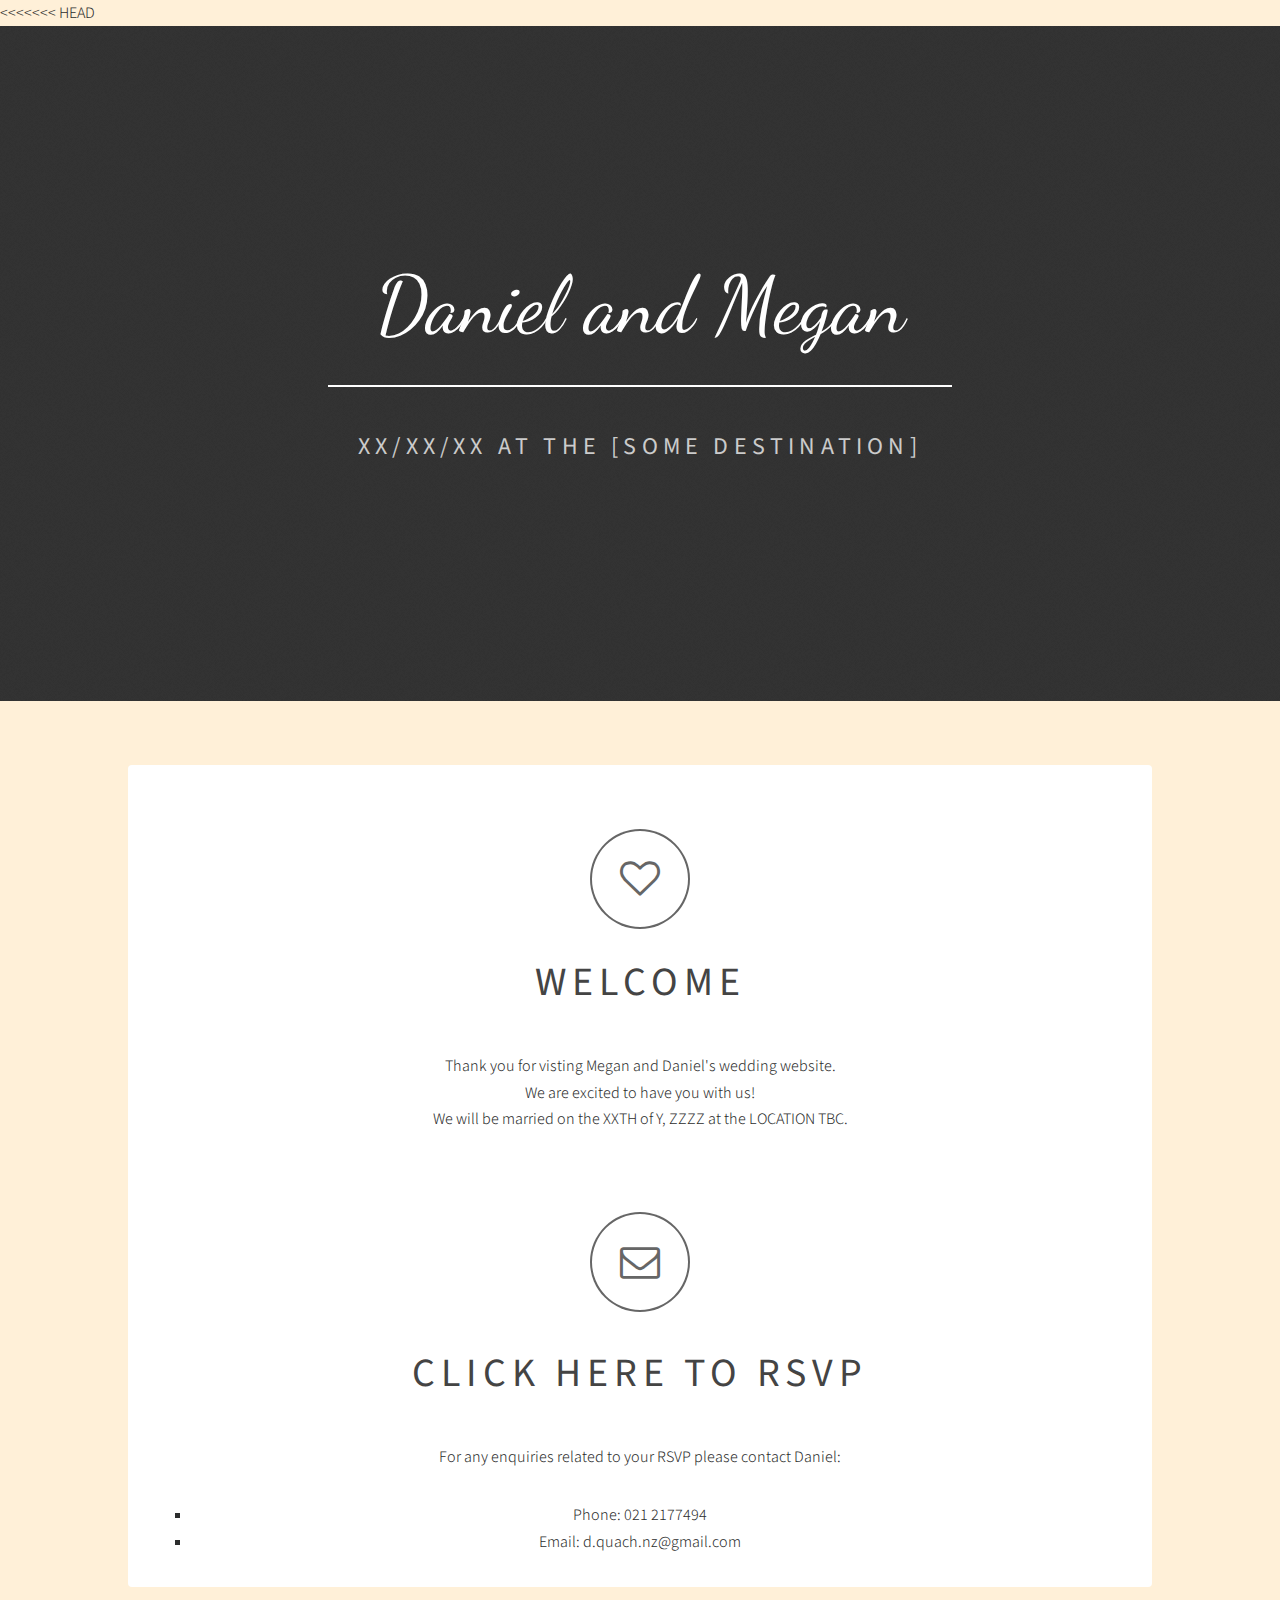
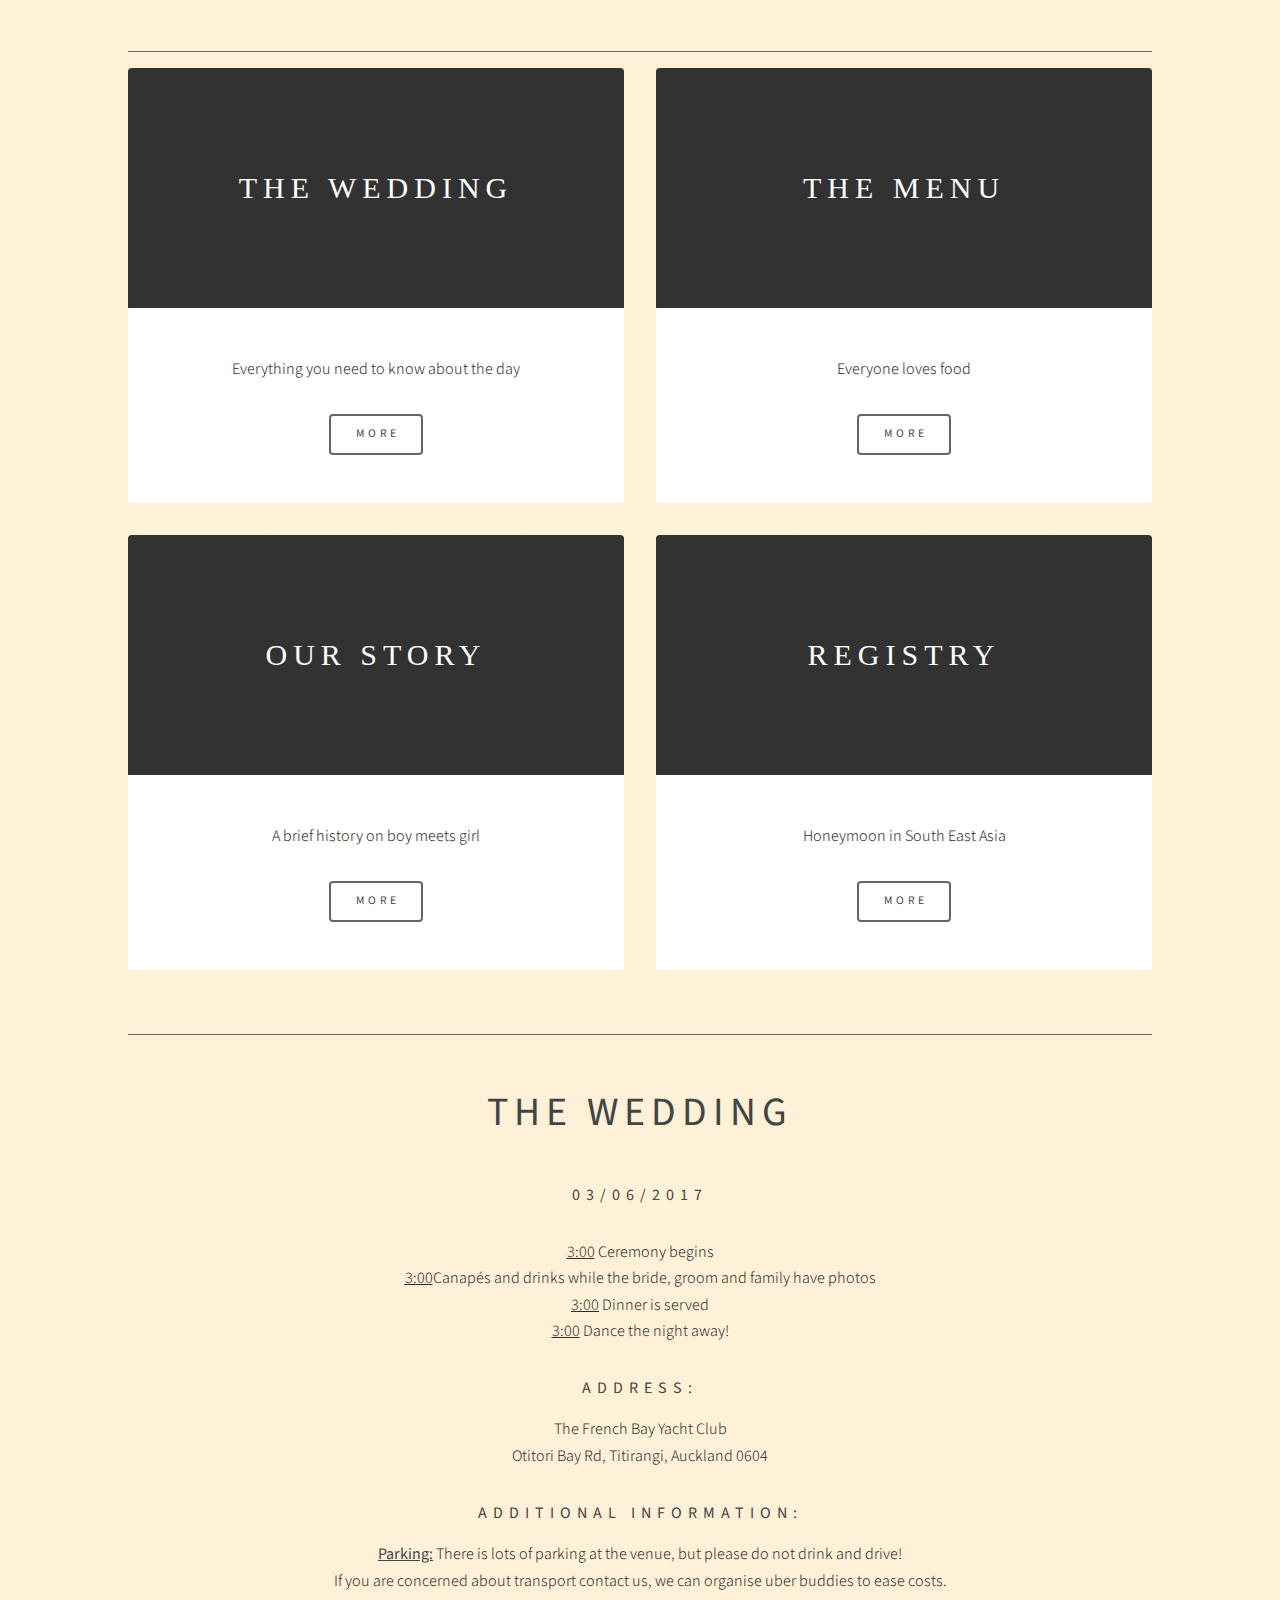
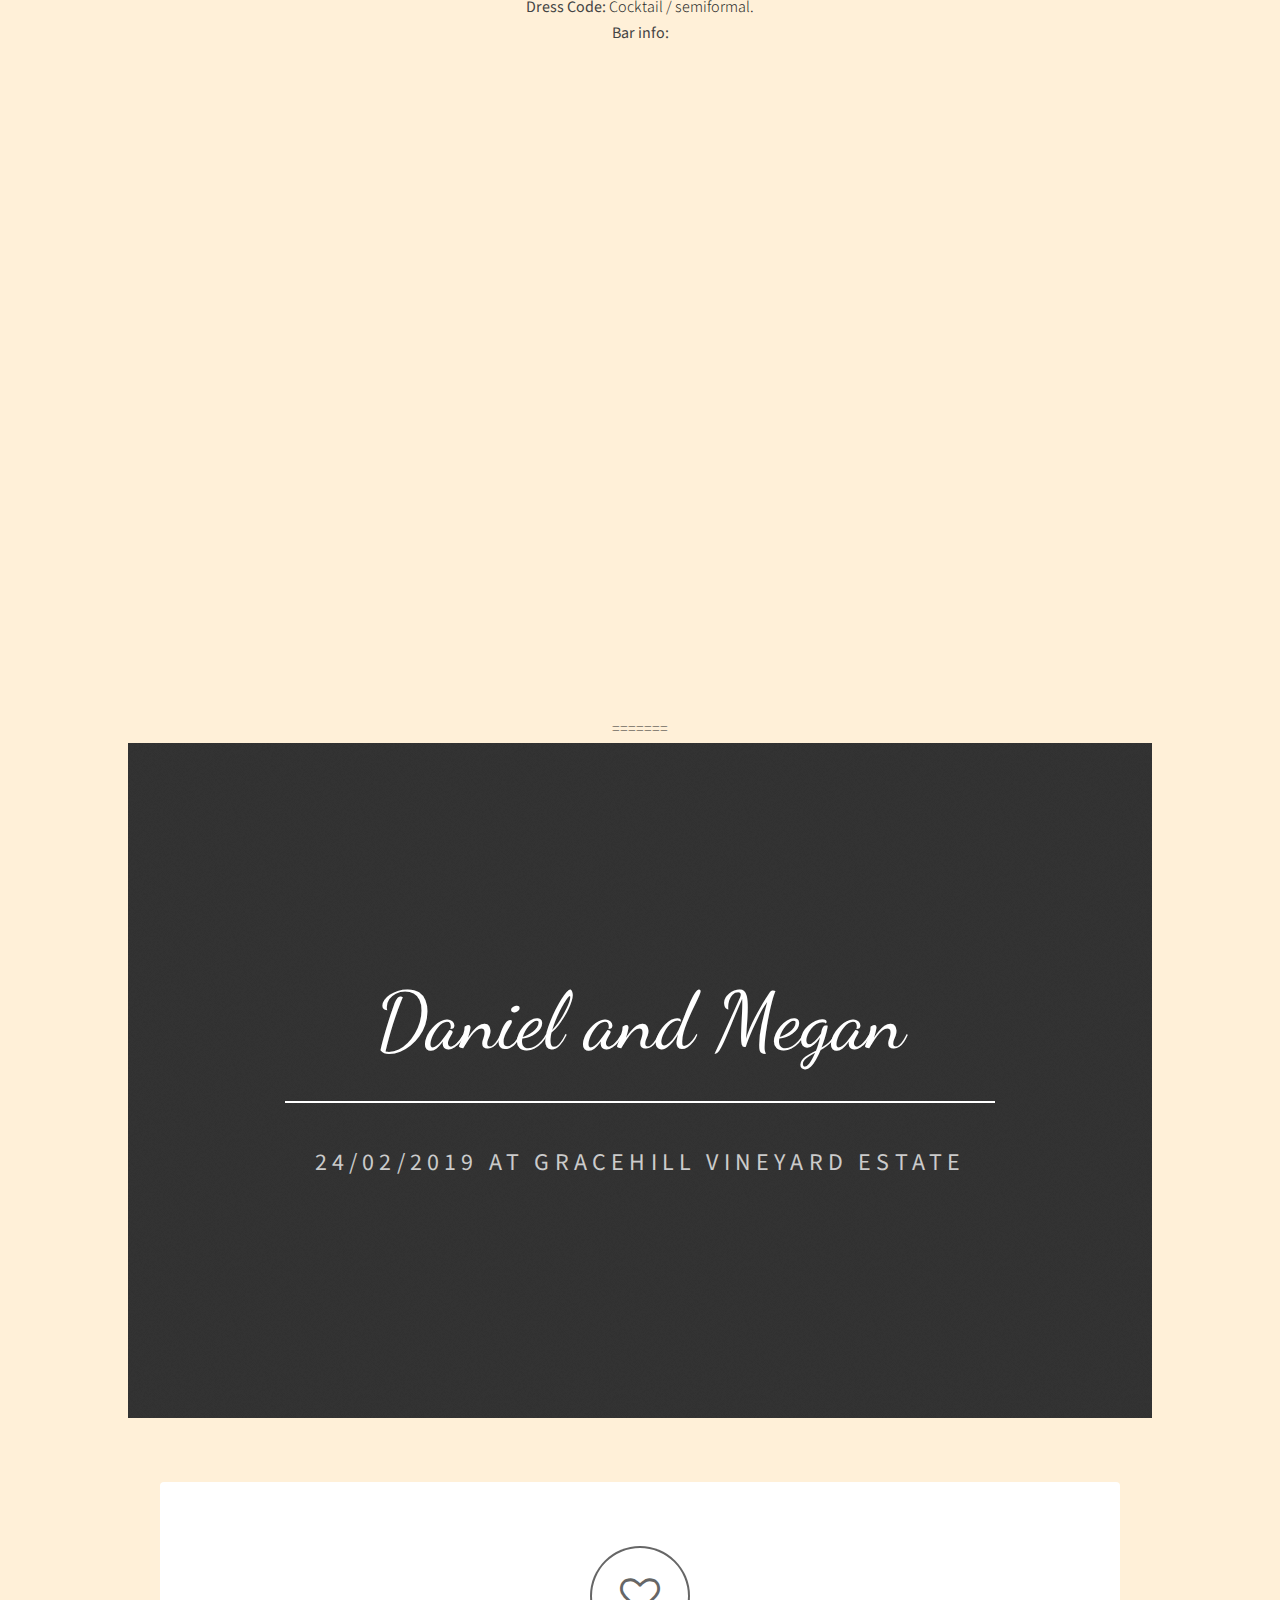
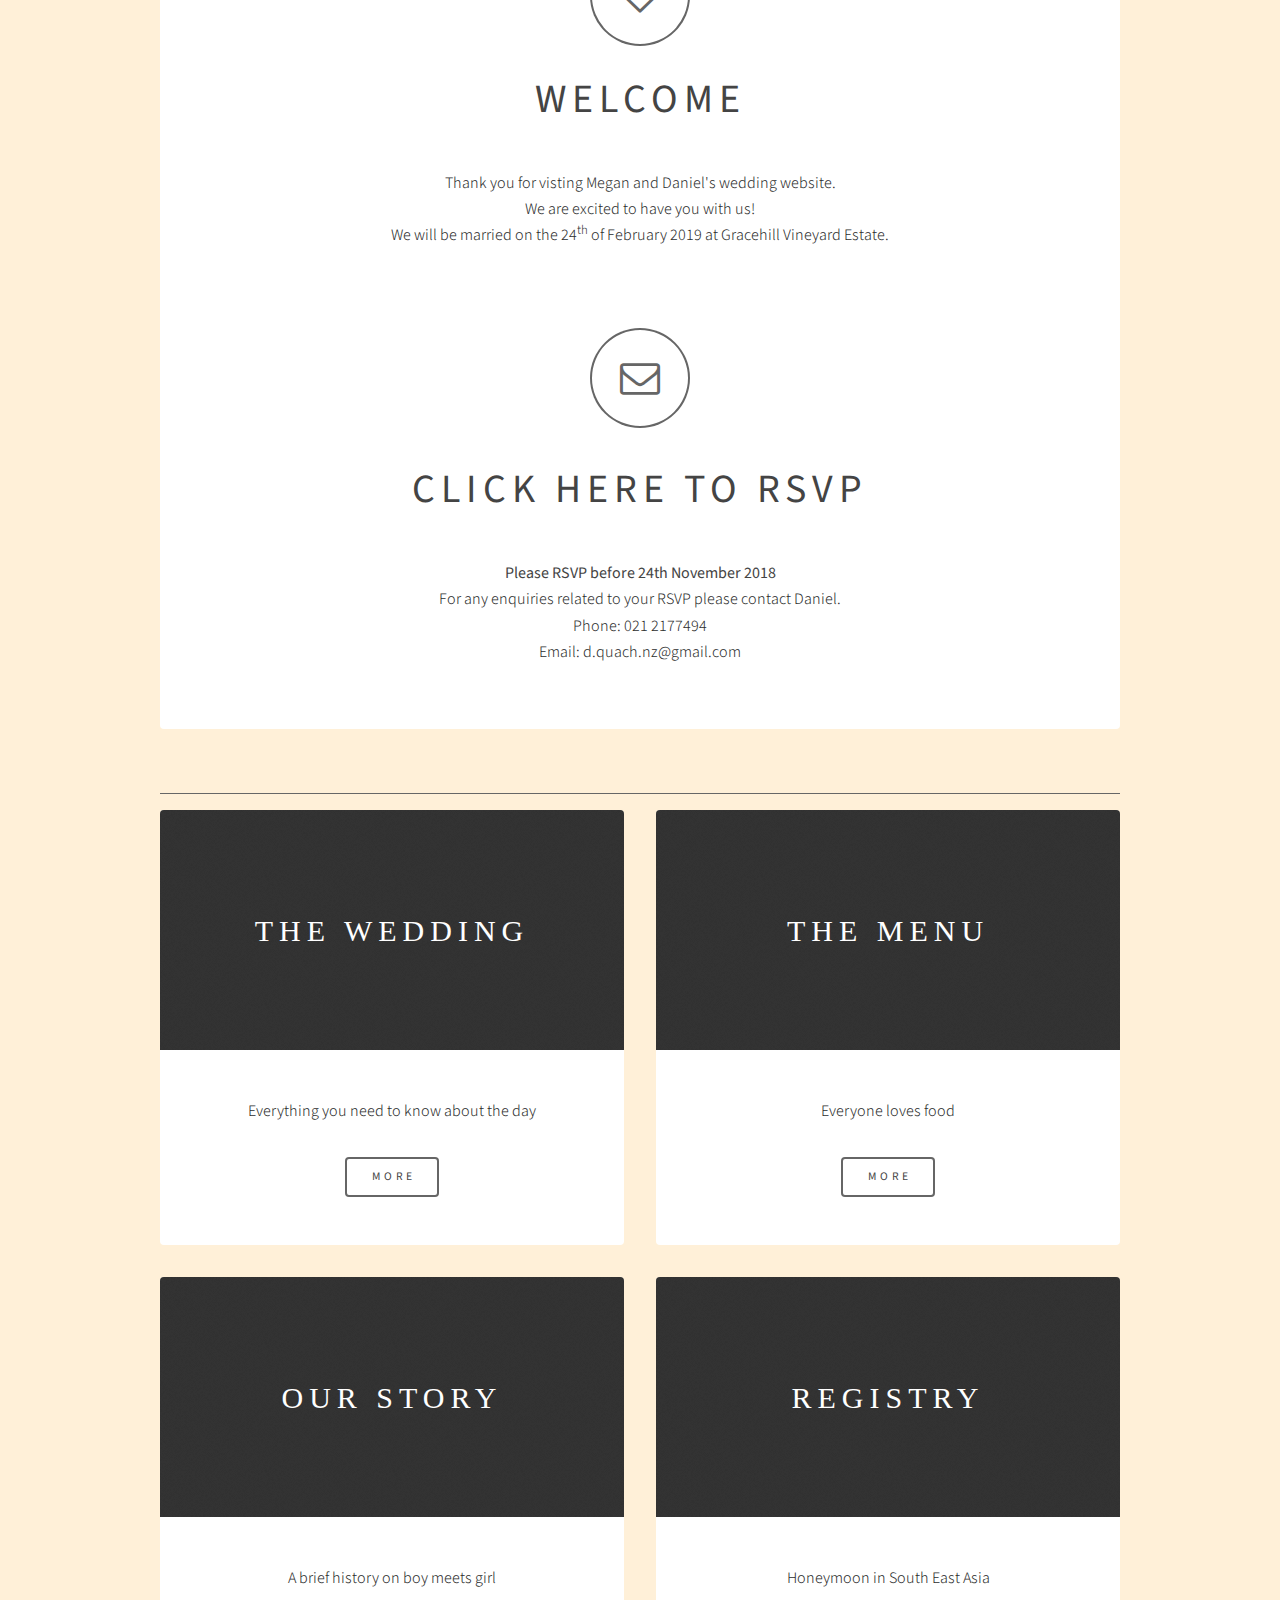
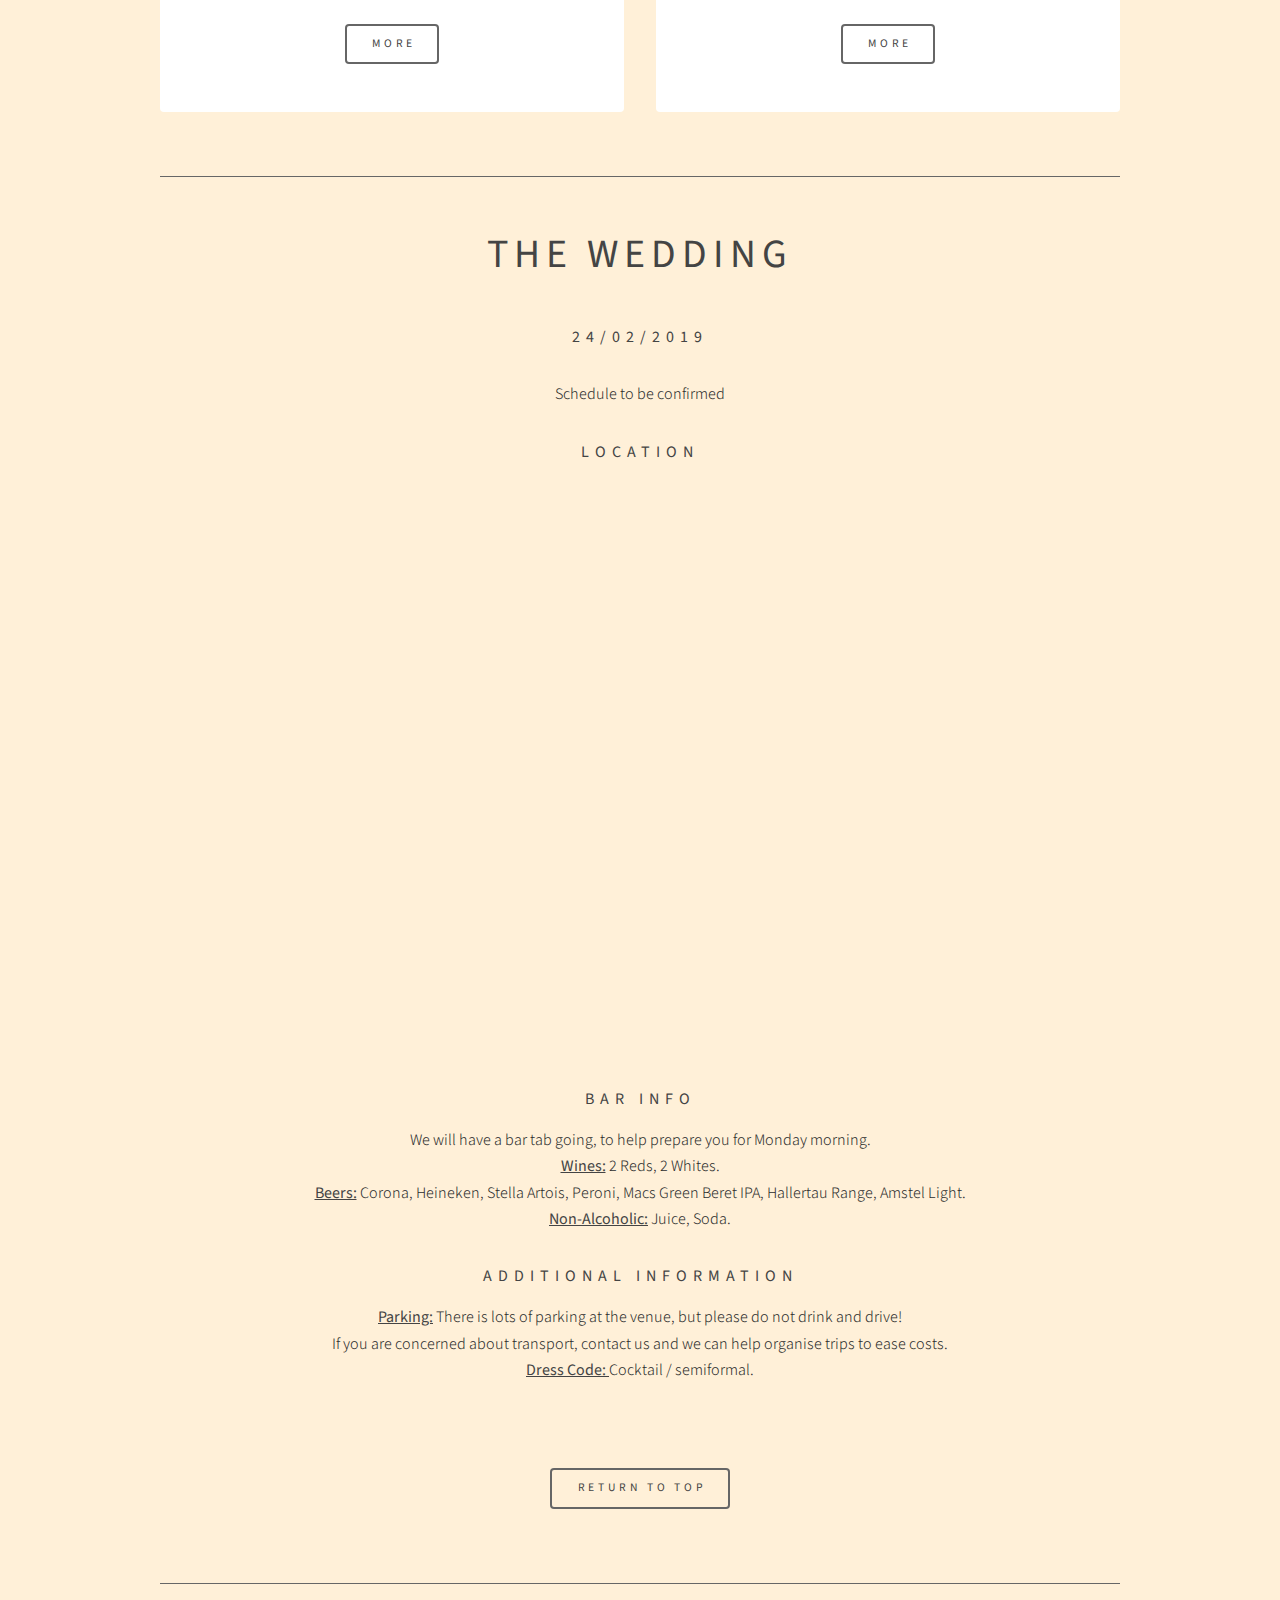
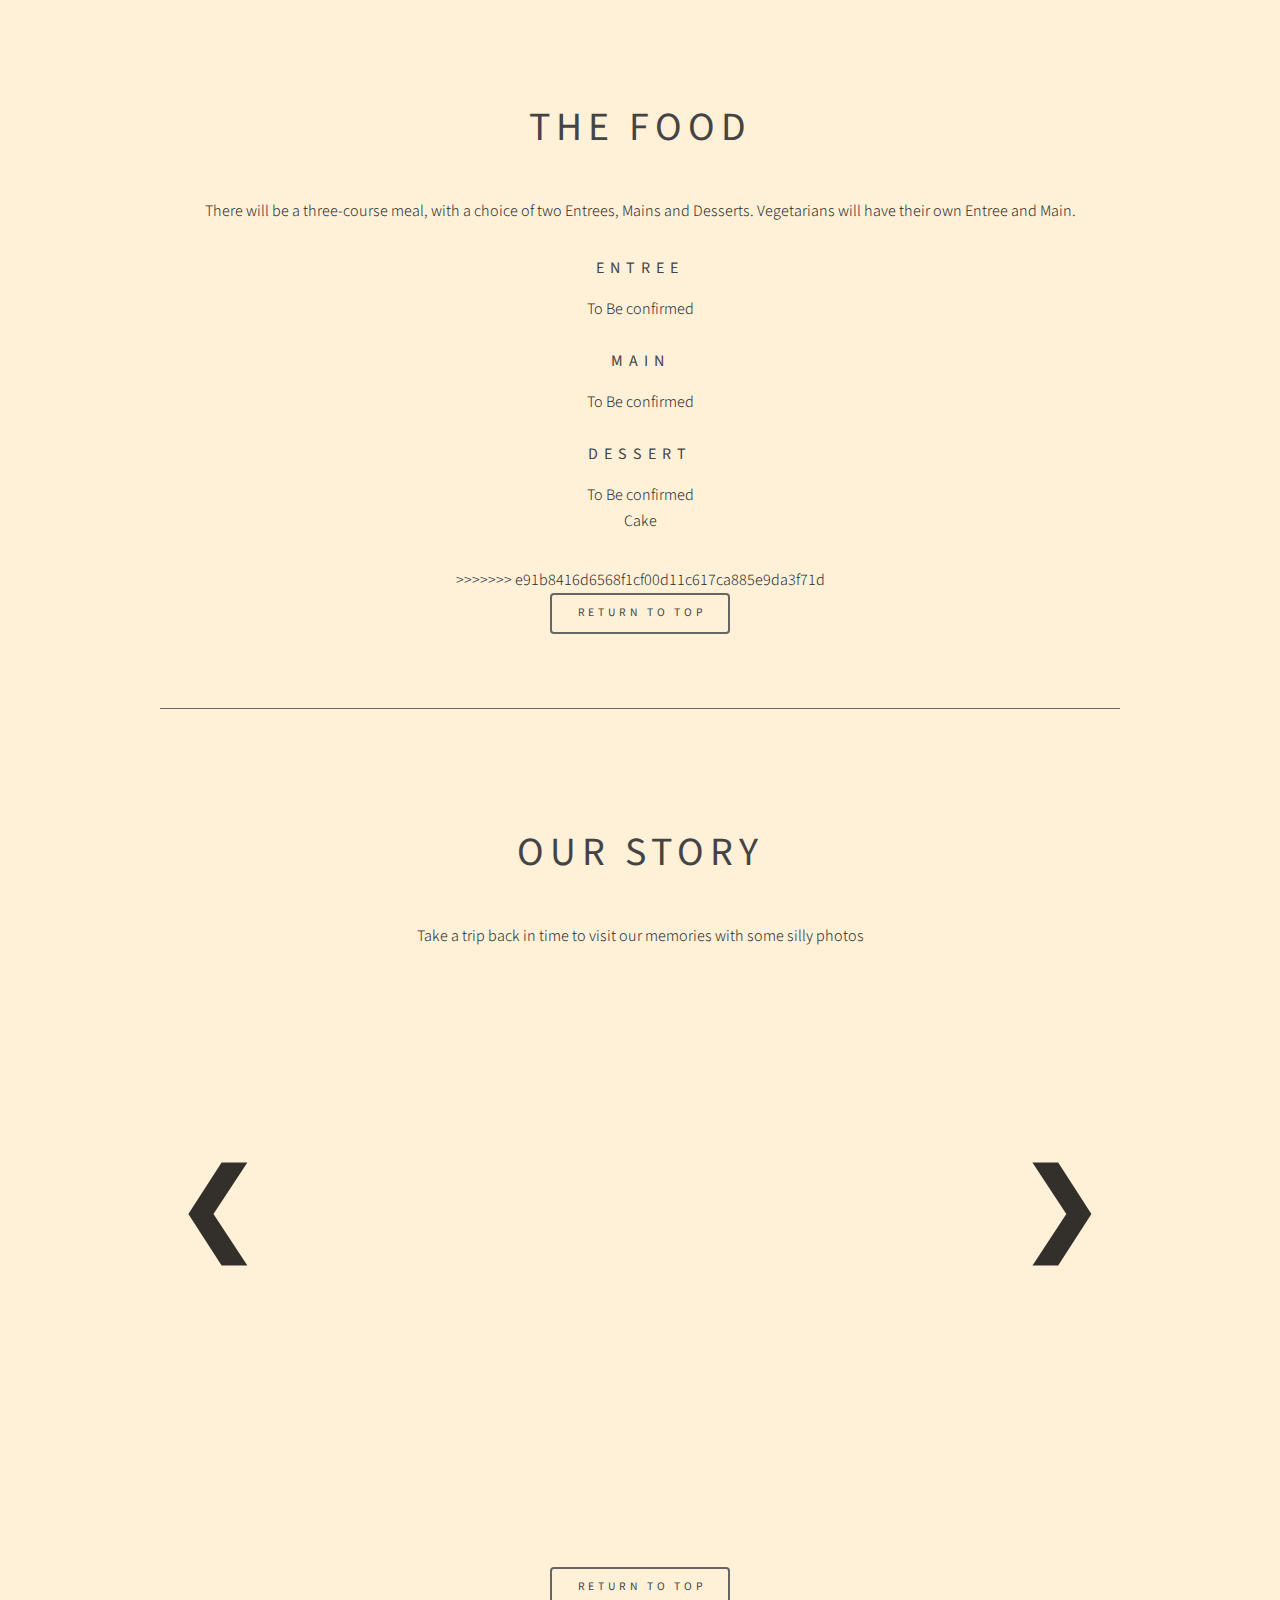
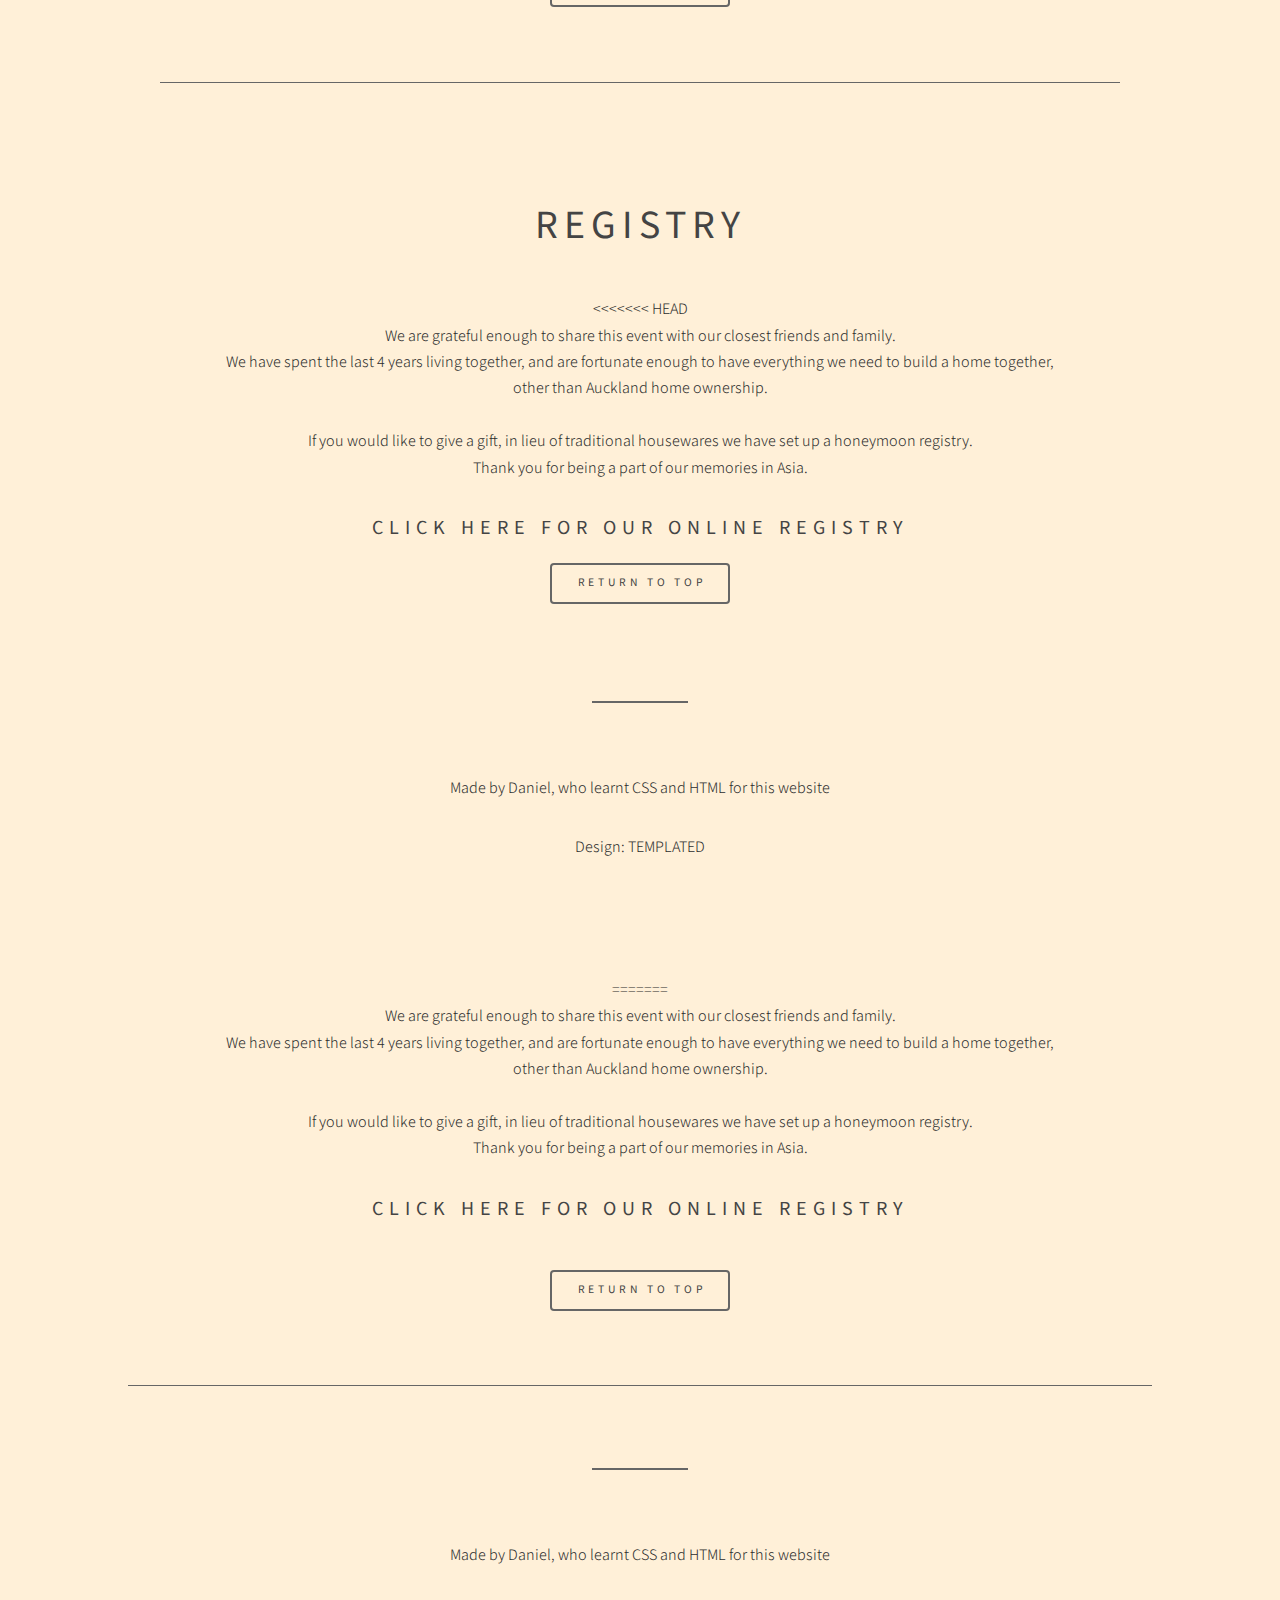
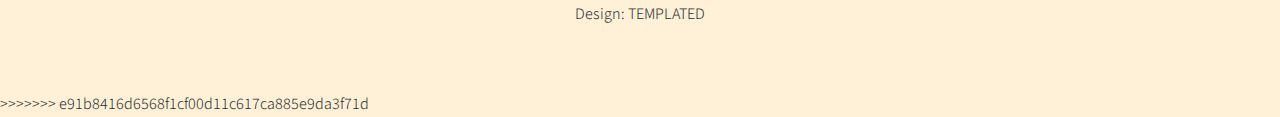
==== commit 40d822b4: "Merge branch 'master' of https://github.com/danielquachnz/danielquachnz.github.io" ====
--- a/index.html
+++ b/index.html
@@ -1,10 +1,11 @@
 <!DOCTYPE HTML>
 <!--
-	Epilogue by TEMPLATED
-	templated.co @templatedco
-	Released for free under the Creative Commons Attribution 3.0 license (templated.co/license)
--->
+   Epilogue by TEMPLATED
+   templated.co @templatedco
+   Released for free under the Creative Commons Attribution 3.0 license (templated.co/license)
+   -->
 <html>
+<<<<<<< HEAD
 	<head>
 		<title>Daniel and Megan 2017</title>
 		<meta charset="utf-8" />
@@ -119,74 +120,195 @@
             </iframe>
 					</div>
 					<br />
-            <ul class="actions">
-              <li><a href="#" class="button">Return to Top</a></li>
-            </ul>	
-        <hr>	
-          <section id="cta" class="main special">
-						<h2 id="ourStory">Our Story</h2>
-						<p> Take a trip back in time to visit our memories with some silly photos</p>
+=======
+   <head>
+      <title>Daniel and Megan 2019</title>
+      <meta charset="utf-8" />
+      <meta name="viewport" content="width=device-width, initial-scale=1" />
+      <link rel="stylesheet" href="assets/css/main.css" />
+      <link rel="stylesheet" href="assets/css/carousel.css" />
+      <link rel="icon" type="image/png" href="images/favicon.png">
+   </head>
+   <body>
+      <!-- Header -->
+      <header id="header" class="alt">
+         <div class="inner">
+            <h1>Daniel and Megan</h1>
+            <p>24/02/2019 at Gracehill Vineyard Estate</a>
+            </p>
+         </div>
+      </header>
+      <!-- Wrapper -->
+      <div id="wrapper">
+         <!-- Banner -->
+         <section id="intro" class="main">
+            <span class="icon fa-heart-o major"></span>
+            <h2>Welcome</h2>
+            <p>Thank you for visting Megan and Daniel's wedding website.
+               <br /> We are excited to have you with us!
+               <br /> We will be married on the 24<sup>th</sup> of February 2019 at Gracehill Vineyard Estate.
+               <br />
+               <br /> </br>
+               </br> <span class="icon fa-envelope-o major"></span>
+            <h2><a href="https://docs.google.com/forms/d/e/1FAIpQLSfmavwJVLrDIVlVQnm1VAD3H1CQwEFqvzcnQrNL45IlHZpTOw/viewform?usp=sf_link">CLICK HERE TO RSVP</a></h2>
+            <p><b>Please RSVP before 24th November 2018</b>
+               </br> For any enquiries related to your RSVP please contact Daniel.</br> Phone: 021 2177494</br> Email: d.quach.nz@gmail.com</br>
+         </section>
+         <hr>
+         <!-- Items -->
+         <section class="main items">
+            <article class="item">
+               <header>
+                  <a href="#thewedding"><img src="images/vineyard.jpg" alt="" /> </a>
+                  <h3>The Wedding</h3>
+               </header>
+               <p>Everything you need to know about the day</p>
+               <ul class="actions">
+                  <li><a href="#thewedding" class="button">More</a> </li>
+               </ul>
+            </article>
+            <article class="item">
+               <header>
+                  <a href="#food"><img src="images/food.jpg" alt="" /> </a>
+                  <h3>The Menu</h3>
+               </header>
+               <p>Everyone loves food</p>
+               <ul class="actions">
+                  <li><a href="#food" class="button">More</a> </li>
+               </ul>
+            </article>
+            <article class="item">
+               <header>
+                  <a href="#ourStory"><img src="images/s13.jpg" alt="" /> </a>
+                  <h3>Our Story</h3>
+               </header>
+               <p>A brief history on boy meets girl</p>
+               <ul class="actions">
+                  <li><a href="#ourStory" class="button">More</a> </li>
+               </ul>
+            </article>
+            <article class="item">
+               <header>
+                  <a href="#registry"><img src="images/registry.jpg" alt="" /> </a>
+                  <h3>Registry</h3>
+               </header>
+               <p>Honeymoon in South East Asia</p>
+               <ul class="actions">
+                  <li><a href="#registry" class="button">More</a> </li>
+               </ul>
+            </article>
+            <hr>
+         </section>
+         <hr>
+         <!-- CTA -->
+         <section id="cta" class="main special">
+            <h2 id="thewedding">The Wedding</h2>
+            <p>
+            <h4><b>24/02/2019</b></h4>
+            </p>
+            <p> Schedule to be confirmed</br>
+            </p>
+            <h4>Location</h4>
+            <div class="iframe-container">
+               <iframe width="600" height="450" frameborder="0" style="border:0" src="https://www.google.com/maps/embed/v1/place?key=AIzaSyAaReSUztUiEtBJaZlPQ0EbcQe2XULdWFI&q=Gracehill+Vineyard" allowfullscreen> </iframe>
+            </div>
+            </p>
+            <p>
+            <h4>Bar info</h4>
+            We will have a bar tab going, to help prepare you for Monday morning.</br> <b><ins>Wines:</ins></b> 2 Reds, 2 Whites.</br> <b><ins>Beers:</ins></b> Corona, Heineken, Stella Artois, Peroni, Macs Green Beret IPA, Hallertau Range, Amstel Light.</br> <b><ins>Non-Alcoholic:</ins></b> Juice, Soda.</br>
+            </p>
+            <h4>Additional information</h4>
+            <b><ins>Parking:</ins></b> There is lots of parking at the venue, but please do not drink and drive!</br> If you are concerned about transport, contact us and we can help organise trips to ease costs.</br> <b><ins>Dress Code: </ins></b> Cocktail / semiformal. </br>
+            </br>
+            </p>
+            <br />
+            <ul class="actions">
+               <li><a href="#" class="button">Return to Top</a> </li>
+            </ul>
+            </br>
+            <hr>
+         </section>
+         <!-- CTA -->
+         <section id="cta" class="main special">
+            <h2 id="food">The Food</h2>
+            <p> There will be a three-course meal, with a choice of two Entrees, Mains and Desserts. Vegetarians will have their own Entree and Main.
+            <h4>Entree</h4>
+            To Be confirmed</br>
+            </br>
+            <h4>Main</h4>
+            To Be confirmed</br>
+            </br>
+            <h4>Dessert</h4>
+            To Be confirmed</br> Cake </p>
+>>>>>>> e91b8416d6568f1cf00d11c617ca885e9da3f71d
+            <ul class="actions">
+               <li><a href="#" class="button">Return to Top</a> </li>
+            </ul>
+            </br>
+            <hr>
+         </section>
+         <section id="cta" class="main special">
+            <h2 id="ourStory">Our Story</h2>
+            <p> Take a trip back in time to visit our memories with some silly photos</p>
             <div>
-              <div class="slideshow-container">
-                  <div class="mySlides fade">
-                  <img class="n-images" src="images/s2.jpg">
-                  <p> The couple first met in late 2011 during Laser Tag by invitation from the short girl on the left. We struck it off, but wouldn't meet again til several months later.
-                  These guys from Megan's high school would continue to be some of our closest friends til this day. 
-                  </p>
-                </div>
-                  <div class="mySlides fade">
-                  <img class="n-images" src="images/s3.jpg">
-                  <p> Coincidentally the next year, we took the same university medical paper. We started studying together, and traveled out west together on the train. It was on the Western Line that Daniel would ask Megan to dinner and to play arcade games at the nerdiest place in town. That first date was on 19<sup>th</sup> of April 2012.</p>
-                </div>
-                  <div class="mySlides fade">
-                  <img class="n-images" src="images/s4.jpg">
-                  <p> Fast forward a few months, and we had already missed the yearly balls of our respective departments. Instead, we went to an architecture ball, where we knew noone. It didn't particularly matter, since we had each other.</p>
-                </div>
-                  <div class="mySlides fade">
-                  <img class="n-images" src="images/s5.jpg">
-                  <p> This was our first holiday trip together of many to come. We drove to Rotorua, Taupo, and  Tauranga. This picture was taken during the summer of 2014 on Maunganui beach.  </p>
-                </div>
-                  <div class="mySlides fade">
-                  <img class="n-images" src="images/s6.jpg">
-                  <p> Despite being a year apart, our graduations aligned due to Daniel's degree requiring one more year of study than Megan's. This 2014 autumn day was marked with friends, both sides of our family, and great food. We both continued with post-graduate studies the following year.</p>
-                </div>
-                  <div class="mySlides fade">
-                  <img class="n-images" src="images/s7.jpg">
-                  <p> Our first overseas trip was in Thailand at the end of 2014, and an incredible experience for us both. We experienced Thai food and culture for almost an entire month, and visited Daniel's extended family who were incredibly hospitable. We plan to return to Thailand as part of our South East Asia honeymoon.</p>
-                </div>
-                  <div class="mySlides fade">
-                  <img class="n-images" src="images/s8.jpg">
-                  <p> Two years later, Megan is still going strong with her PhD, while Daniel has become a software developer. With his new-found free time, he planned a trip to Japan. This is one of our favourite Japanese locations, the 10,000-gate shrine, Fushimi Inari-Taisha. </p>
-                </div>
-                <div class="mySlides fade">
-                  <img class="n-images" src="images/s9.jpg">
-                  <p> Little did Megan know, Daniel had planned more for Japan than just the trip. In 2017, during the snowy  February in Sapporo, Daniel proposed in a quiet street during the snow festival. Truthfully, they were lost in a foreign city, and he thought it would be good timing while they were surrounded by piles of snow with noone around. </p>
-                </div>
-                  <div class="mySlides fade">
-                  <img class="n-images" src="images/s11.jpg">
-                  <p> Turns out Daniel's software job had nice perks such as going to Fiji for the 2017 conference. Megan got to tag along too, and enjoyed everything up til this moment on the last day. From this point, Daniel would spend the rest of the trip complaining about his sunburnt toes.  </p>
-                </div>
-                  <div class="mySlides fade">
-                  <img class="n-images" src="images/s12.jpg">
-                  <p> Somehow, Megan won some tickets from Instagram to a wedding fair where she valiantly signed up for every competition possible. One of these competitions happened to be an engagement shoot that we won. Megan picked the botanical gardens weeks in advance, and Daniel found out the location as he was entering it into Google maps.</p>
-                </div>
-                  <div class="mySlides fade">
-                  <img class="n-images" src="images/s13.jpg">
-                  <p> The next part of our journey is unknown, but we do know that this marks a new chapter in our lives. We hope to share this beginning with you, and create more memories to fondly look back on.  </p>
-                </div>
-                <a class="prev" onclick="plusSlides(-1)">&#10094;</a>
-                <a class="next" onclick="plusSlides(1)">&#10095;</a>
-              </div>
+               <div class="slideshow-container">
+                  <div class="mySlides fade">
+                     <img class="n-images" src="images/s2.jpg"> </br>
+                     <p> The couple first met in late 2011 during Laser Tag by invitation from the short girl on the left. We struck it off, but wouldn't meet again til several months later. These guys from Megan's high school would continue to be some of our closest friends til this day. </p>
+                  </div>
+                  <div class="mySlides fade">
+                     <img class="n-images" src="images/s3.jpg"> </br>
+                     <p> Coincidentally the next year, we took the same university medical paper. We started studying together, and traveled out west together on the train. It was on the Western Line that Daniel would ask Megan to dinner and to play arcade games at the nerdiest place in town. That first date was on 19<sup>th</sup> of April 2012.</p>
+                  </div>
+                  <div class="mySlides fade">
+                     <img class="n-images" src="images/s4.jpg">
+                     <p> Fast forward a few months, and we had already missed the yearly balls of our respective departments. Instead, we went to an architecture ball, where we knew noone. It didn't particularly matter, since we had each other.</p>
+                  </div>
+                  <div class="mySlides fade">
+                     <img class="n-images" src="images/s5.jpg"> </br>
+                     <p> This was our first holiday trip together of many to come. We drove to Rotorua, Taupo, and Tauranga. This picture was taken during the summer of 2014 on Maunganui beach. </p>
+                  </div>
+                  <div class="mySlides fade">
+                     <img class="n-images" src="images/s6.jpg"> </br>
+                     <p> Despite being a year apart, our graduations aligned due to Daniel's degree requiring one more year of study than Megan's. This 2014 autumn day was marked with friends, both sides of our family, and great food. We both continued with post-graduate studies the following year.</p>
+                  </div>
+                  <div class="mySlides fade">
+                     <img class="n-images" src="images/s7.jpg"> </br>
+                     <p> Our first overseas trip was in Thailand at the end of 2014, and an incredible experience for us both. We experienced Thai food and culture for almost an entire month, and visited Daniel's extended family who were incredibly hospitable. We plan to return to Thailand as part of our South East Asia honeymoon.</p>
+                  </div>
+                  <div class="mySlides fade">
+                     <img class="n-images" src="images/s8.jpg"> </br>
+                     <p> Two years later, Megan is still going strong with her PhD, while Daniel has become a software developer. With his new-found free time, he planned a trip to Japan. This is one of our favourite Japanese locations, the 10,000-gate shrine, Fushimi Inari-Taisha. </p>
+                  </div>
+                  <div class="mySlides fade">
+                     <img class="n-images" src="images/s9.jpg"> </br>
+                     <p> Little did Megan know, Daniel had planned more for Japan than just the trip. In 2017, during the snowy February in Sapporo, Daniel proposed in a quiet street during the snow festival. Truthfully, they were lost in a foreign city, and he thought it would be good timing while they were surrounded by piles of snow with noone around. </p>
+                  </div>
+                  <div class="mySlides fade">
+                     <img class="n-images" src="images/s11.jpg"> </br>
+                     <p> Turns out Daniel's software job had nice perks such as going to Fiji for the 2017 conference. Megan got to tag along too, and enjoyed everything up til this moment on the last day. From this point, Daniel would spend the rest of the trip complaining about his sunburnt toes. </p>
+                  </div>
+                  <div class="mySlides fade">
+                     <img class="n-images" src="images/s12.jpg"> </br>
+                     <p> Somehow, Megan won some tickets from Instagram to a wedding fair where she valiantly signed up for every competition possible. One of these competitions happened to be an engagement shoot that we won. Megan picked the Botanical Gardens weeks in advance, and Daniel found out the location as he was entering it into Google maps. <font color="blue"><a href="http://www.levienphotography.com/">Levien &amp Lens Photography</a></font> will be again be our photographer, for our wedding.</p>
+                  </div>
+                  <div class="mySlides fade">
+                     <img class="n-images" src="images/s13.jpg"> </br>
+                     <p> The next part of our journey is unknown, but we do know that this marks a new chapter in our lives. We hope to share this beginning with you, and create more memories to fondly look back on. </p>
+                  </div>
+                  <a class="prev" onclick="plusSlides(-1)">&#10094;</a> <a class="next" onclick="plusSlides(1)">&#10095;</a> 
+               </div>
             </div>
             <br />
             <ul class="actions">
-              <li><a href="#" class="button">Return to Top</a></li>
+               <li><a href="#" class="button">Return to Top</a> </li>
             </ul>
-						<hr>
-					</section>
-
-          <section id="cta" class="main special">
+            </br>
+            <hr>
+         </section>
+         <section id="cta" class="main special">
             <h2 id="registry">Registry</h2>
+<<<<<<< HEAD
             <p>We are grateful enough to share this event with our closest friends and family. <br />
             We have spent the last 4 years living together, and are fortunate enough to have everything we need to build a home together,<br />
                 other than Auckland home ownership.<br />
@@ -214,7 +336,33 @@
 			<script src="assets/js/skel.min.js"></script>
 			<script src="assets/js/util.js"></script>
 			<script src="assets/js/main.js"></script>
+=======
+            <p>We are grateful enough to share this event with our closest friends and family.
+               <br /> We have spent the last 4 years living together, and are fortunate enough to have everything we need to build a home together,</br> other than Auckland home ownership.
+               <br />
+               <br /> If you would like to give a gift, in lieu of traditional housewares we have set up a honeymoon registry.
+               <br /> Thank you for being a part of our memories in Asia.
+            </p>
+            <h3><a href="https://www.honeyfund.com/wedding/DanielAndMegan">CLICK HERE FOR OUR ONLINE REGISTRY</a></h3>
+            </br>
+            <ul class="actions">
+               <li><a href="#" class="button">Return to Top</a> </li>
+            </ul>
+            </br>
+            <hr>
+         </section>
+         <!-- Footer -->
+         <footer id="footer">
+            <p> Made by Daniel, who learnt CSS and HTML for this website </p>
+            <p class="copyright">Design: <a href="https://templated.co">TEMPLATED</a> </p>
+         </footer>
+      </div>
+      <!-- Scripts -->
+      <script src="assets/js/jquery.min.js"></script>
+      <script src="assets/js/skel.min.js"></script>
+      <script src="assets/js/util.js"></script>
+      <script src="assets/js/main.js"></script>
+>>>>>>> e91b8416d6568f1cf00d11c617ca885e9da3f71d
       <script src="assets/js/carousel.js"></script>
-
-	</body>
-</html>
+   </body>
+</html>--- a/assets/css/main.css
+++ b/assets/css/main.css
@@ -92,7 +92,7 @@
 /* Type */
 
 	body {
-		background-color:  #ccffff;
+		background-color:  #fff0d8;
 		color:#2c2d2d;
 	}
 
@@ -133,9 +133,13 @@
 		-ms-transition: color 0.2s ease, border-bottom-color 0.2s ease;
 		transition: color 0.2s ease, border-bottom-color 0.2s ease;
 		text-decoration: none;
+<<<<<<< HEAD
 		border-bottom: dotted 1px;
         outline: 0;
         border: 0;
+=======
+        outline: none;
+>>>>>>> e91b8416d6568f1cf00d11c617ca885e9da3f71d
 	}
 
 		a:hover {
--- a/assets/css/main.css
+++ b/assets/css/main.css
@@ -92,7 +92,7 @@
 /* Type */
 
 	body {
-		background-color:  #ccffff;
+		background-color:  #fff0d8;
 		color:#2c2d2d;
 	}
 
@@ -133,9 +133,13 @@
 		-ms-transition: color 0.2s ease, border-bottom-color 0.2s ease;
 		transition: color 0.2s ease, border-bottom-color 0.2s ease;
 		text-decoration: none;
+<<<<<<< HEAD
 		border-bottom: dotted 1px;
         outline: 0;
         border: 0;
+=======
+        outline: none;
+>>>>>>> e91b8416d6568f1cf00d11c617ca885e9da3f71d
 	}
 
 		a:hover {
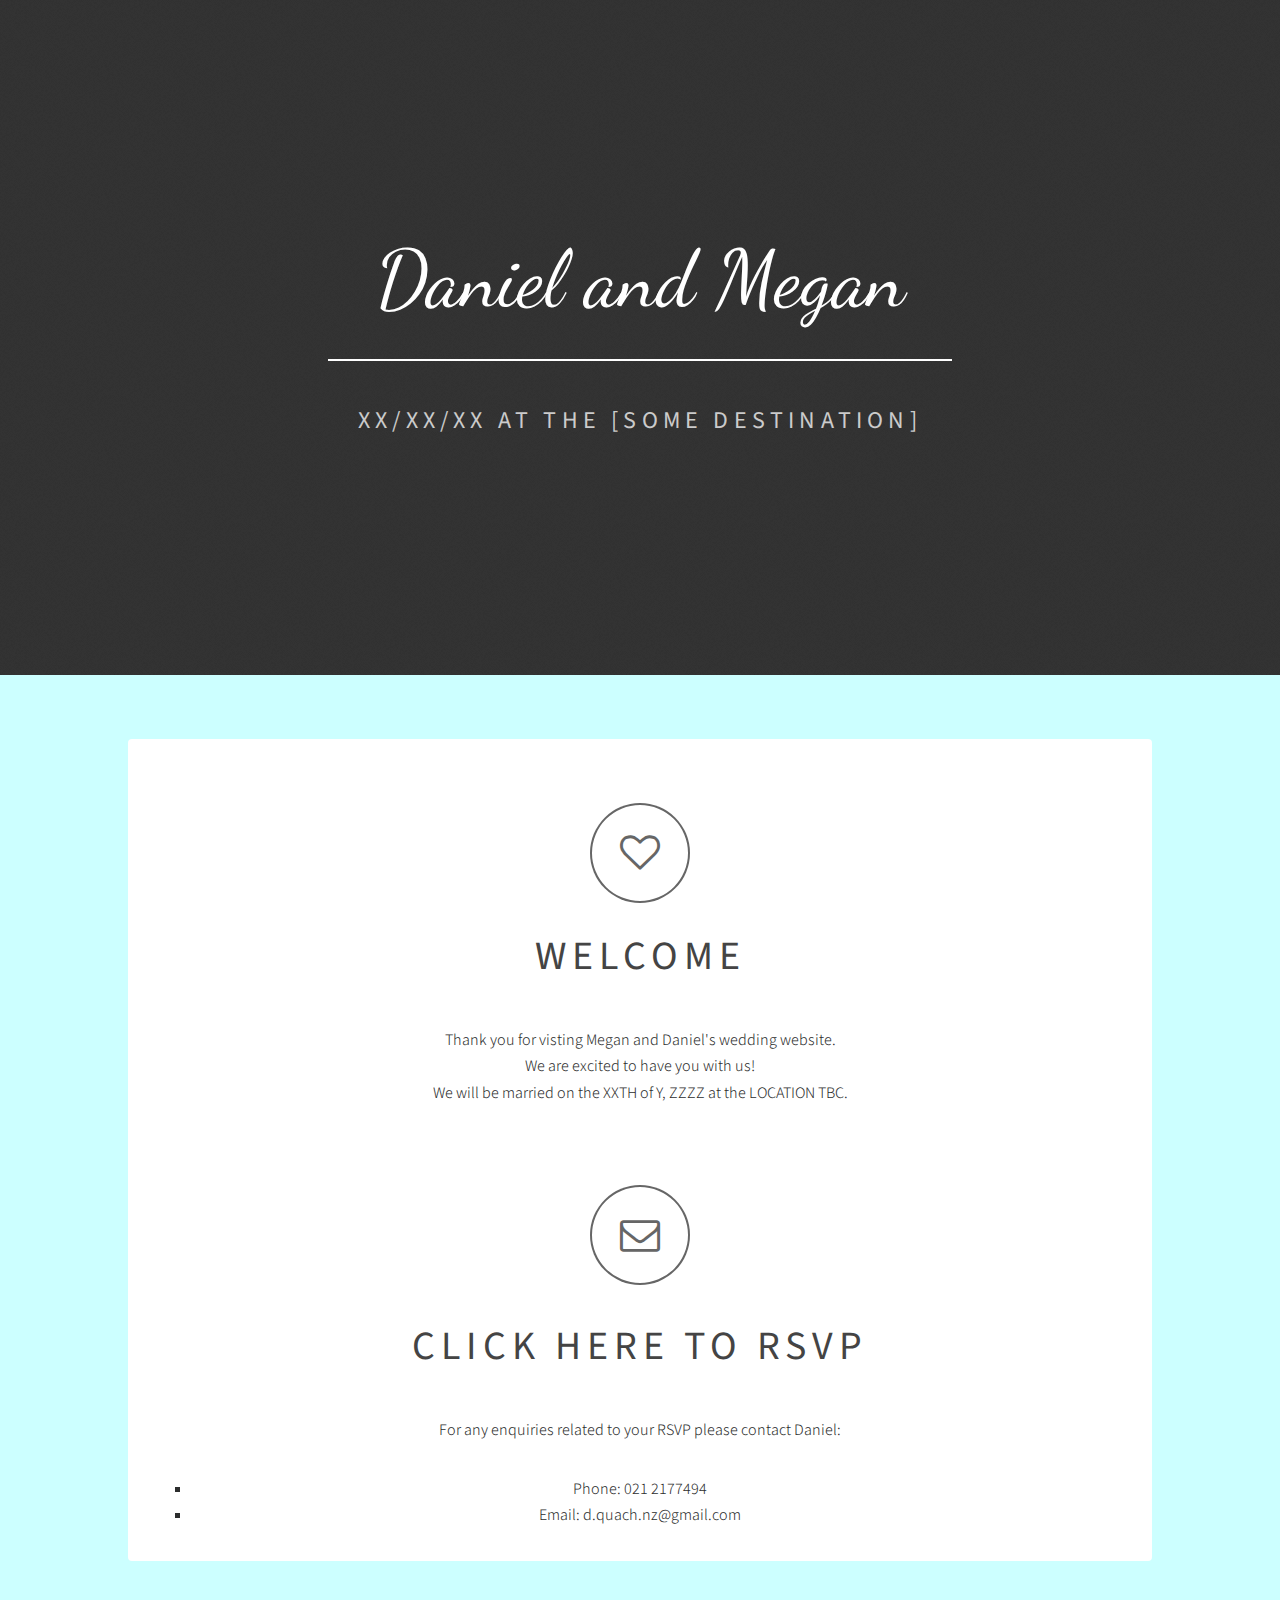
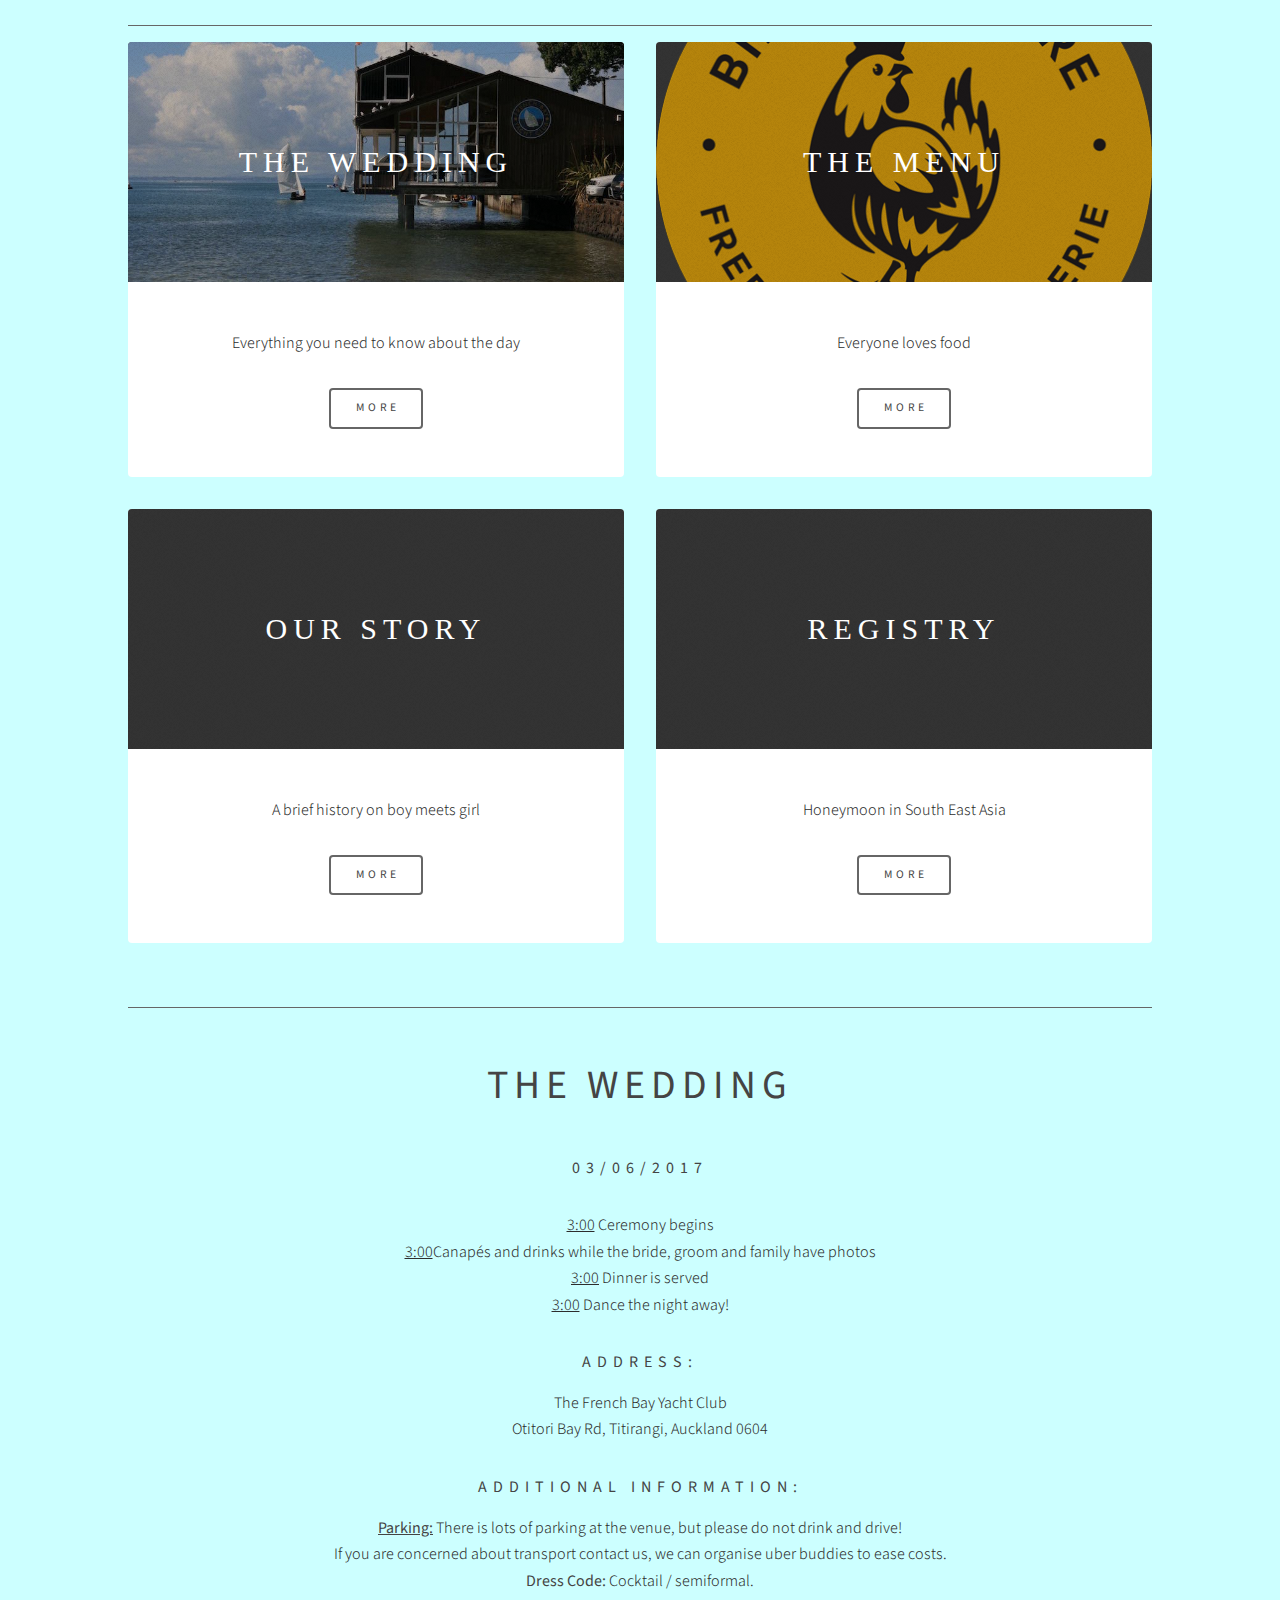
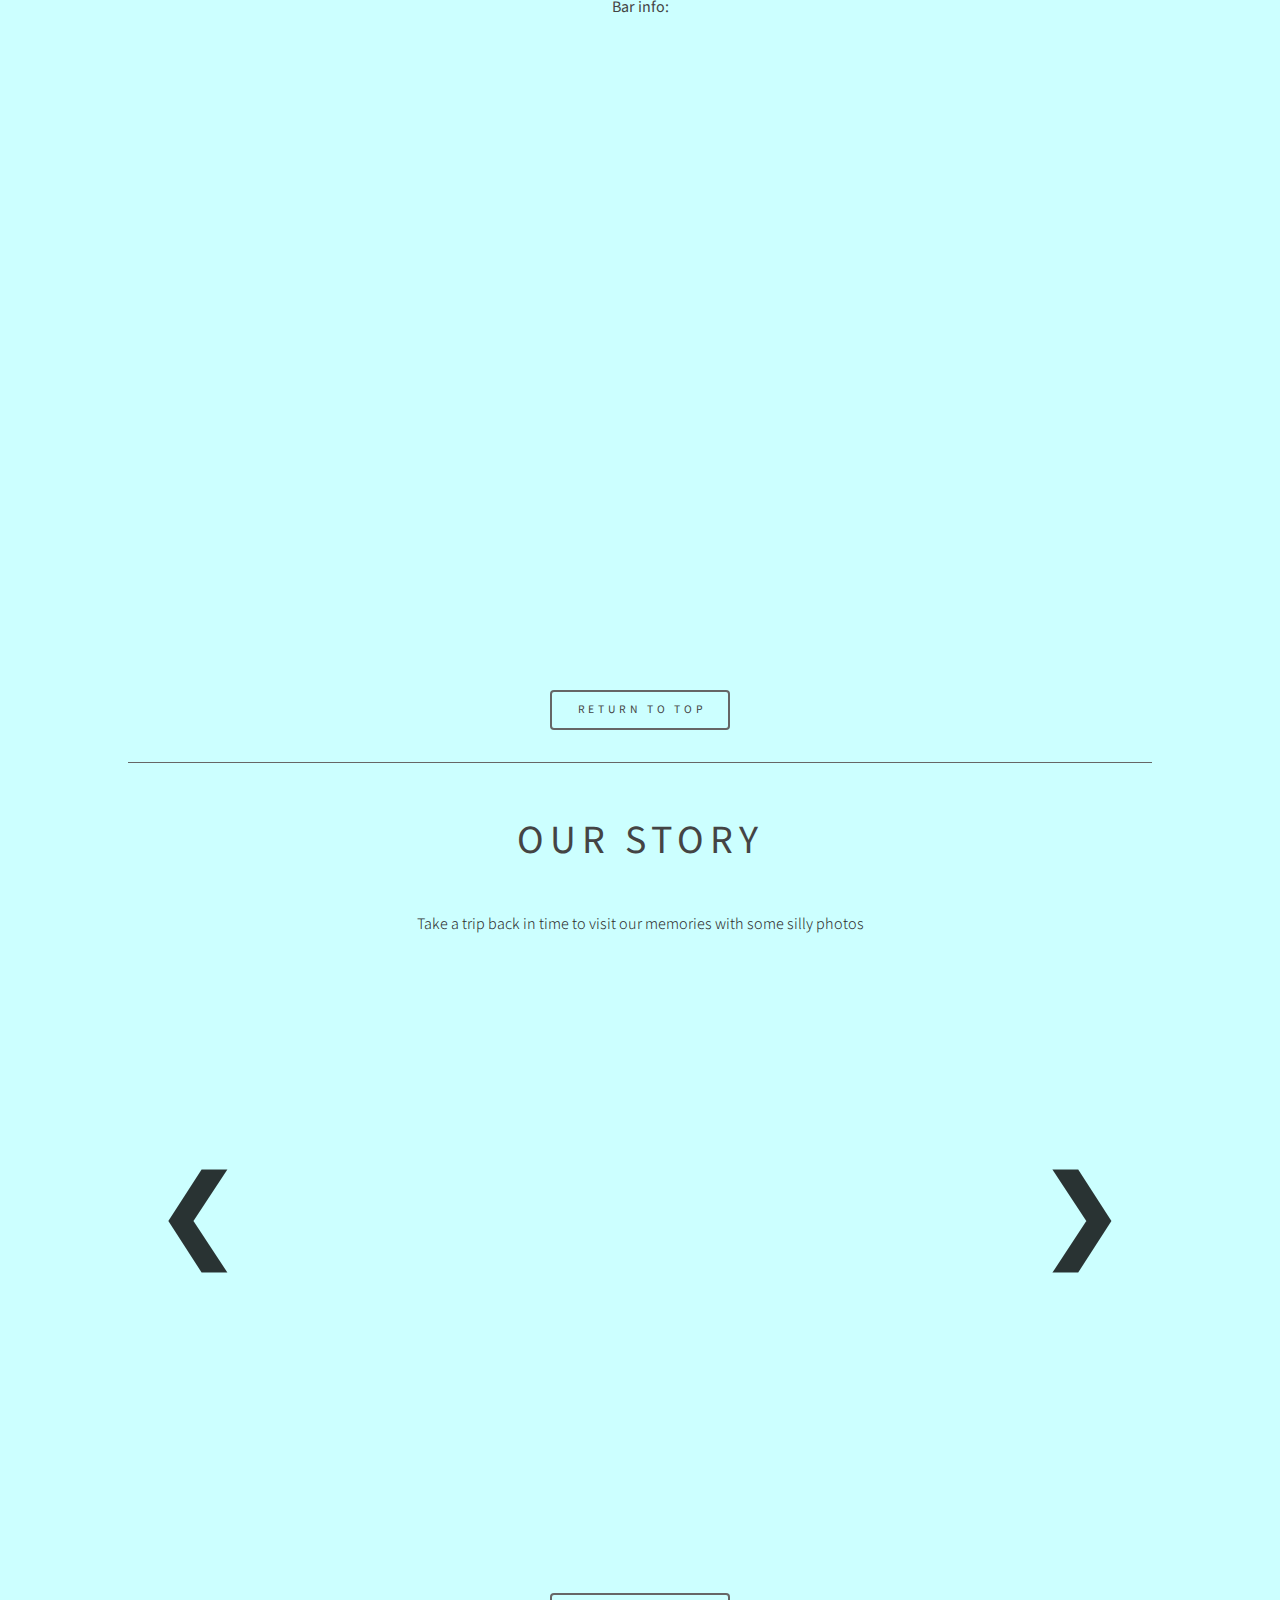
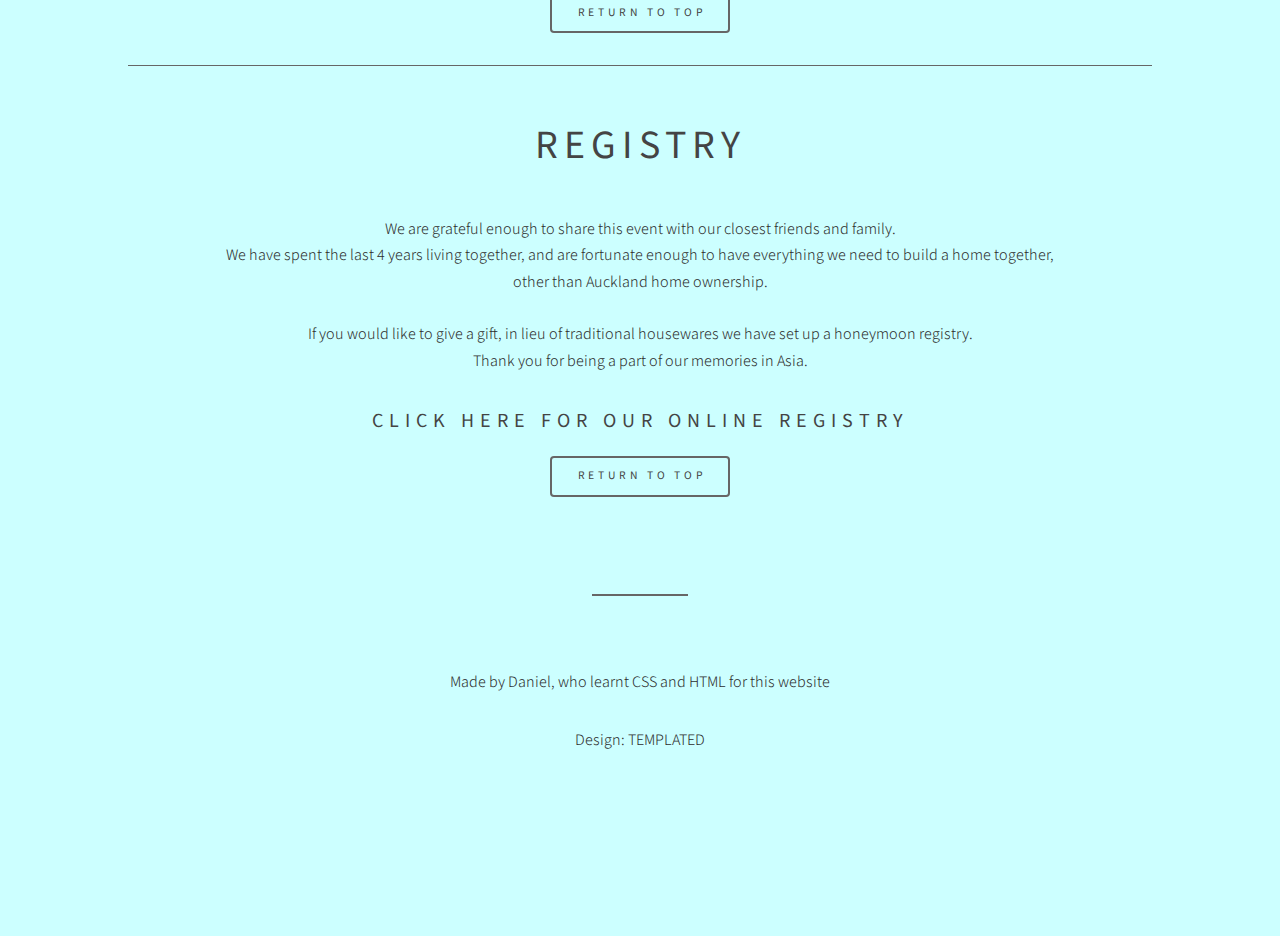
==== commit 981531b5: "Revert "Merge branch 'master' of https://github.com/danielquachnz/danielquachnz.github.io"" ====
--- a/index.html
+++ b/index.html
@@ -1,11 +1,10 @@
 <!DOCTYPE HTML>
 <!--
-   Epilogue by TEMPLATED
-   templated.co @templatedco
-   Released for free under the Creative Commons Attribution 3.0 license (templated.co/license)
-   -->
+	Epilogue by TEMPLATED
+	templated.co @templatedco
+	Released for free under the Creative Commons Attribution 3.0 license (templated.co/license)
+-->
 <html>
-<<<<<<< HEAD
 	<head>
 		<title>Daniel and Megan 2017</title>
 		<meta charset="utf-8" />
@@ -120,195 +119,74 @@
             </iframe>
 					</div>
 					<br />
-=======
-   <head>
-      <title>Daniel and Megan 2019</title>
-      <meta charset="utf-8" />
-      <meta name="viewport" content="width=device-width, initial-scale=1" />
-      <link rel="stylesheet" href="assets/css/main.css" />
-      <link rel="stylesheet" href="assets/css/carousel.css" />
-      <link rel="icon" type="image/png" href="images/favicon.png">
-   </head>
-   <body>
-      <!-- Header -->
-      <header id="header" class="alt">
-         <div class="inner">
-            <h1>Daniel and Megan</h1>
-            <p>24/02/2019 at Gracehill Vineyard Estate</a>
-            </p>
-         </div>
-      </header>
-      <!-- Wrapper -->
-      <div id="wrapper">
-         <!-- Banner -->
-         <section id="intro" class="main">
-            <span class="icon fa-heart-o major"></span>
-            <h2>Welcome</h2>
-            <p>Thank you for visting Megan and Daniel's wedding website.
-               <br /> We are excited to have you with us!
-               <br /> We will be married on the 24<sup>th</sup> of February 2019 at Gracehill Vineyard Estate.
-               <br />
-               <br /> </br>
-               </br> <span class="icon fa-envelope-o major"></span>
-            <h2><a href="https://docs.google.com/forms/d/e/1FAIpQLSfmavwJVLrDIVlVQnm1VAD3H1CQwEFqvzcnQrNL45IlHZpTOw/viewform?usp=sf_link">CLICK HERE TO RSVP</a></h2>
-            <p><b>Please RSVP before 24th November 2018</b>
-               </br> For any enquiries related to your RSVP please contact Daniel.</br> Phone: 021 2177494</br> Email: d.quach.nz@gmail.com</br>
-         </section>
-         <hr>
-         <!-- Items -->
-         <section class="main items">
-            <article class="item">
-               <header>
-                  <a href="#thewedding"><img src="images/vineyard.jpg" alt="" /> </a>
-                  <h3>The Wedding</h3>
-               </header>
-               <p>Everything you need to know about the day</p>
-               <ul class="actions">
-                  <li><a href="#thewedding" class="button">More</a> </li>
-               </ul>
-            </article>
-            <article class="item">
-               <header>
-                  <a href="#food"><img src="images/food.jpg" alt="" /> </a>
-                  <h3>The Menu</h3>
-               </header>
-               <p>Everyone loves food</p>
-               <ul class="actions">
-                  <li><a href="#food" class="button">More</a> </li>
-               </ul>
-            </article>
-            <article class="item">
-               <header>
-                  <a href="#ourStory"><img src="images/s13.jpg" alt="" /> </a>
-                  <h3>Our Story</h3>
-               </header>
-               <p>A brief history on boy meets girl</p>
-               <ul class="actions">
-                  <li><a href="#ourStory" class="button">More</a> </li>
-               </ul>
-            </article>
-            <article class="item">
-               <header>
-                  <a href="#registry"><img src="images/registry.jpg" alt="" /> </a>
-                  <h3>Registry</h3>
-               </header>
-               <p>Honeymoon in South East Asia</p>
-               <ul class="actions">
-                  <li><a href="#registry" class="button">More</a> </li>
-               </ul>
-            </article>
-            <hr>
-         </section>
-         <hr>
-         <!-- CTA -->
-         <section id="cta" class="main special">
-            <h2 id="thewedding">The Wedding</h2>
-            <p>
-            <h4><b>24/02/2019</b></h4>
-            </p>
-            <p> Schedule to be confirmed</br>
-            </p>
-            <h4>Location</h4>
-            <div class="iframe-container">
-               <iframe width="600" height="450" frameborder="0" style="border:0" src="https://www.google.com/maps/embed/v1/place?key=AIzaSyAaReSUztUiEtBJaZlPQ0EbcQe2XULdWFI&q=Gracehill+Vineyard" allowfullscreen> </iframe>
-            </div>
-            </p>
-            <p>
-            <h4>Bar info</h4>
-            We will have a bar tab going, to help prepare you for Monday morning.</br> <b><ins>Wines:</ins></b> 2 Reds, 2 Whites.</br> <b><ins>Beers:</ins></b> Corona, Heineken, Stella Artois, Peroni, Macs Green Beret IPA, Hallertau Range, Amstel Light.</br> <b><ins>Non-Alcoholic:</ins></b> Juice, Soda.</br>
-            </p>
-            <h4>Additional information</h4>
-            <b><ins>Parking:</ins></b> There is lots of parking at the venue, but please do not drink and drive!</br> If you are concerned about transport, contact us and we can help organise trips to ease costs.</br> <b><ins>Dress Code: </ins></b> Cocktail / semiformal. </br>
-            </br>
-            </p>
-            <br />
             <ul class="actions">
-               <li><a href="#" class="button">Return to Top</a> </li>
-            </ul>
-            </br>
-            <hr>
-         </section>
-         <!-- CTA -->
-         <section id="cta" class="main special">
-            <h2 id="food">The Food</h2>
-            <p> There will be a three-course meal, with a choice of two Entrees, Mains and Desserts. Vegetarians will have their own Entree and Main.
-            <h4>Entree</h4>
-            To Be confirmed</br>
-            </br>
-            <h4>Main</h4>
-            To Be confirmed</br>
-            </br>
-            <h4>Dessert</h4>
-            To Be confirmed</br> Cake </p>
->>>>>>> e91b8416d6568f1cf00d11c617ca885e9da3f71d
-            <ul class="actions">
-               <li><a href="#" class="button">Return to Top</a> </li>
-            </ul>
-            </br>
-            <hr>
-         </section>
-         <section id="cta" class="main special">
-            <h2 id="ourStory">Our Story</h2>
-            <p> Take a trip back in time to visit our memories with some silly photos</p>
+              <li><a href="#" class="button">Return to Top</a></li>
+            </ul>	
+        <hr>	
+          <section id="cta" class="main special">
+						<h2 id="ourStory">Our Story</h2>
+						<p> Take a trip back in time to visit our memories with some silly photos</p>
             <div>
-               <div class="slideshow-container">
-                  <div class="mySlides fade">
-                     <img class="n-images" src="images/s2.jpg"> </br>
-                     <p> The couple first met in late 2011 during Laser Tag by invitation from the short girl on the left. We struck it off, but wouldn't meet again til several months later. These guys from Megan's high school would continue to be some of our closest friends til this day. </p>
-                  </div>
-                  <div class="mySlides fade">
-                     <img class="n-images" src="images/s3.jpg"> </br>
-                     <p> Coincidentally the next year, we took the same university medical paper. We started studying together, and traveled out west together on the train. It was on the Western Line that Daniel would ask Megan to dinner and to play arcade games at the nerdiest place in town. That first date was on 19<sup>th</sup> of April 2012.</p>
-                  </div>
-                  <div class="mySlides fade">
-                     <img class="n-images" src="images/s4.jpg">
-                     <p> Fast forward a few months, and we had already missed the yearly balls of our respective departments. Instead, we went to an architecture ball, where we knew noone. It didn't particularly matter, since we had each other.</p>
-                  </div>
-                  <div class="mySlides fade">
-                     <img class="n-images" src="images/s5.jpg"> </br>
-                     <p> This was our first holiday trip together of many to come. We drove to Rotorua, Taupo, and Tauranga. This picture was taken during the summer of 2014 on Maunganui beach. </p>
-                  </div>
-                  <div class="mySlides fade">
-                     <img class="n-images" src="images/s6.jpg"> </br>
-                     <p> Despite being a year apart, our graduations aligned due to Daniel's degree requiring one more year of study than Megan's. This 2014 autumn day was marked with friends, both sides of our family, and great food. We both continued with post-graduate studies the following year.</p>
-                  </div>
-                  <div class="mySlides fade">
-                     <img class="n-images" src="images/s7.jpg"> </br>
-                     <p> Our first overseas trip was in Thailand at the end of 2014, and an incredible experience for us both. We experienced Thai food and culture for almost an entire month, and visited Daniel's extended family who were incredibly hospitable. We plan to return to Thailand as part of our South East Asia honeymoon.</p>
-                  </div>
-                  <div class="mySlides fade">
-                     <img class="n-images" src="images/s8.jpg"> </br>
-                     <p> Two years later, Megan is still going strong with her PhD, while Daniel has become a software developer. With his new-found free time, he planned a trip to Japan. This is one of our favourite Japanese locations, the 10,000-gate shrine, Fushimi Inari-Taisha. </p>
-                  </div>
-                  <div class="mySlides fade">
-                     <img class="n-images" src="images/s9.jpg"> </br>
-                     <p> Little did Megan know, Daniel had planned more for Japan than just the trip. In 2017, during the snowy February in Sapporo, Daniel proposed in a quiet street during the snow festival. Truthfully, they were lost in a foreign city, and he thought it would be good timing while they were surrounded by piles of snow with noone around. </p>
-                  </div>
-                  <div class="mySlides fade">
-                     <img class="n-images" src="images/s11.jpg"> </br>
-                     <p> Turns out Daniel's software job had nice perks such as going to Fiji for the 2017 conference. Megan got to tag along too, and enjoyed everything up til this moment on the last day. From this point, Daniel would spend the rest of the trip complaining about his sunburnt toes. </p>
-                  </div>
-                  <div class="mySlides fade">
-                     <img class="n-images" src="images/s12.jpg"> </br>
-                     <p> Somehow, Megan won some tickets from Instagram to a wedding fair where she valiantly signed up for every competition possible. One of these competitions happened to be an engagement shoot that we won. Megan picked the Botanical Gardens weeks in advance, and Daniel found out the location as he was entering it into Google maps. <font color="blue"><a href="http://www.levienphotography.com/">Levien &amp Lens Photography</a></font> will be again be our photographer, for our wedding.</p>
-                  </div>
-                  <div class="mySlides fade">
-                     <img class="n-images" src="images/s13.jpg"> </br>
-                     <p> The next part of our journey is unknown, but we do know that this marks a new chapter in our lives. We hope to share this beginning with you, and create more memories to fondly look back on. </p>
-                  </div>
-                  <a class="prev" onclick="plusSlides(-1)">&#10094;</a> <a class="next" onclick="plusSlides(1)">&#10095;</a> 
-               </div>
+              <div class="slideshow-container">
+                  <div class="mySlides fade">
+                  <img class="n-images" src="images/s2.jpg">
+                  <p> The couple first met in late 2011 during Laser Tag by invitation from the short girl on the left. We struck it off, but wouldn't meet again til several months later.
+                  These guys from Megan's high school would continue to be some of our closest friends til this day. 
+                  </p>
+                </div>
+                  <div class="mySlides fade">
+                  <img class="n-images" src="images/s3.jpg">
+                  <p> Coincidentally the next year, we took the same university medical paper. We started studying together, and traveled out west together on the train. It was on the Western Line that Daniel would ask Megan to dinner and to play arcade games at the nerdiest place in town. That first date was on 19<sup>th</sup> of April 2012.</p>
+                </div>
+                  <div class="mySlides fade">
+                  <img class="n-images" src="images/s4.jpg">
+                  <p> Fast forward a few months, and we had already missed the yearly balls of our respective departments. Instead, we went to an architecture ball, where we knew noone. It didn't particularly matter, since we had each other.</p>
+                </div>
+                  <div class="mySlides fade">
+                  <img class="n-images" src="images/s5.jpg">
+                  <p> This was our first holiday trip together of many to come. We drove to Rotorua, Taupo, and  Tauranga. This picture was taken during the summer of 2014 on Maunganui beach.  </p>
+                </div>
+                  <div class="mySlides fade">
+                  <img class="n-images" src="images/s6.jpg">
+                  <p> Despite being a year apart, our graduations aligned due to Daniel's degree requiring one more year of study than Megan's. This 2014 autumn day was marked with friends, both sides of our family, and great food. We both continued with post-graduate studies the following year.</p>
+                </div>
+                  <div class="mySlides fade">
+                  <img class="n-images" src="images/s7.jpg">
+                  <p> Our first overseas trip was in Thailand at the end of 2014, and an incredible experience for us both. We experienced Thai food and culture for almost an entire month, and visited Daniel's extended family who were incredibly hospitable. We plan to return to Thailand as part of our South East Asia honeymoon.</p>
+                </div>
+                  <div class="mySlides fade">
+                  <img class="n-images" src="images/s8.jpg">
+                  <p> Two years later, Megan is still going strong with her PhD, while Daniel has become a software developer. With his new-found free time, he planned a trip to Japan. This is one of our favourite Japanese locations, the 10,000-gate shrine, Fushimi Inari-Taisha. </p>
+                </div>
+                <div class="mySlides fade">
+                  <img class="n-images" src="images/s9.jpg">
+                  <p> Little did Megan know, Daniel had planned more for Japan than just the trip. In 2017, during the snowy  February in Sapporo, Daniel proposed in a quiet street during the snow festival. Truthfully, they were lost in a foreign city, and he thought it would be good timing while they were surrounded by piles of snow with noone around. </p>
+                </div>
+                  <div class="mySlides fade">
+                  <img class="n-images" src="images/s11.jpg">
+                  <p> Turns out Daniel's software job had nice perks such as going to Fiji for the 2017 conference. Megan got to tag along too, and enjoyed everything up til this moment on the last day. From this point, Daniel would spend the rest of the trip complaining about his sunburnt toes.  </p>
+                </div>
+                  <div class="mySlides fade">
+                  <img class="n-images" src="images/s12.jpg">
+                  <p> Somehow, Megan won some tickets from Instagram to a wedding fair where she valiantly signed up for every competition possible. One of these competitions happened to be an engagement shoot that we won. Megan picked the botanical gardens weeks in advance, and Daniel found out the location as he was entering it into Google maps.</p>
+                </div>
+                  <div class="mySlides fade">
+                  <img class="n-images" src="images/s13.jpg">
+                  <p> The next part of our journey is unknown, but we do know that this marks a new chapter in our lives. We hope to share this beginning with you, and create more memories to fondly look back on.  </p>
+                </div>
+                <a class="prev" onclick="plusSlides(-1)">&#10094;</a>
+                <a class="next" onclick="plusSlides(1)">&#10095;</a>
+              </div>
             </div>
             <br />
             <ul class="actions">
-               <li><a href="#" class="button">Return to Top</a> </li>
+              <li><a href="#" class="button">Return to Top</a></li>
             </ul>
-            </br>
-            <hr>
-         </section>
-         <section id="cta" class="main special">
+						<hr>
+					</section>
+
+          <section id="cta" class="main special">
             <h2 id="registry">Registry</h2>
-<<<<<<< HEAD
             <p>We are grateful enough to share this event with our closest friends and family. <br />
             We have spent the last 4 years living together, and are fortunate enough to have everything we need to build a home together,<br />
                 other than Auckland home ownership.<br />
@@ -336,33 +214,7 @@
 			<script src="assets/js/skel.min.js"></script>
 			<script src="assets/js/util.js"></script>
 			<script src="assets/js/main.js"></script>
-=======
-            <p>We are grateful enough to share this event with our closest friends and family.
-               <br /> We have spent the last 4 years living together, and are fortunate enough to have everything we need to build a home together,</br> other than Auckland home ownership.
-               <br />
-               <br /> If you would like to give a gift, in lieu of traditional housewares we have set up a honeymoon registry.
-               <br /> Thank you for being a part of our memories in Asia.
-            </p>
-            <h3><a href="https://www.honeyfund.com/wedding/DanielAndMegan">CLICK HERE FOR OUR ONLINE REGISTRY</a></h3>
-            </br>
-            <ul class="actions">
-               <li><a href="#" class="button">Return to Top</a> </li>
-            </ul>
-            </br>
-            <hr>
-         </section>
-         <!-- Footer -->
-         <footer id="footer">
-            <p> Made by Daniel, who learnt CSS and HTML for this website </p>
-            <p class="copyright">Design: <a href="https://templated.co">TEMPLATED</a> </p>
-         </footer>
-      </div>
-      <!-- Scripts -->
-      <script src="assets/js/jquery.min.js"></script>
-      <script src="assets/js/skel.min.js"></script>
-      <script src="assets/js/util.js"></script>
-      <script src="assets/js/main.js"></script>
->>>>>>> e91b8416d6568f1cf00d11c617ca885e9da3f71d
       <script src="assets/js/carousel.js"></script>
-   </body>
-</html>+
+	</body>
+</html>
--- a/assets/css/main.css
+++ b/assets/css/main.css
@@ -92,7 +92,7 @@
 /* Type */
 
 	body {
-		background-color:  #fff0d8;
+		background-color:  #ccffff;
 		color:#2c2d2d;
 	}
 
@@ -133,13 +133,9 @@
 		-ms-transition: color 0.2s ease, border-bottom-color 0.2s ease;
 		transition: color 0.2s ease, border-bottom-color 0.2s ease;
 		text-decoration: none;
-<<<<<<< HEAD
 		border-bottom: dotted 1px;
         outline: 0;
         border: 0;
-=======
-        outline: none;
->>>>>>> e91b8416d6568f1cf00d11c617ca885e9da3f71d
 	}
 
 		a:hover {
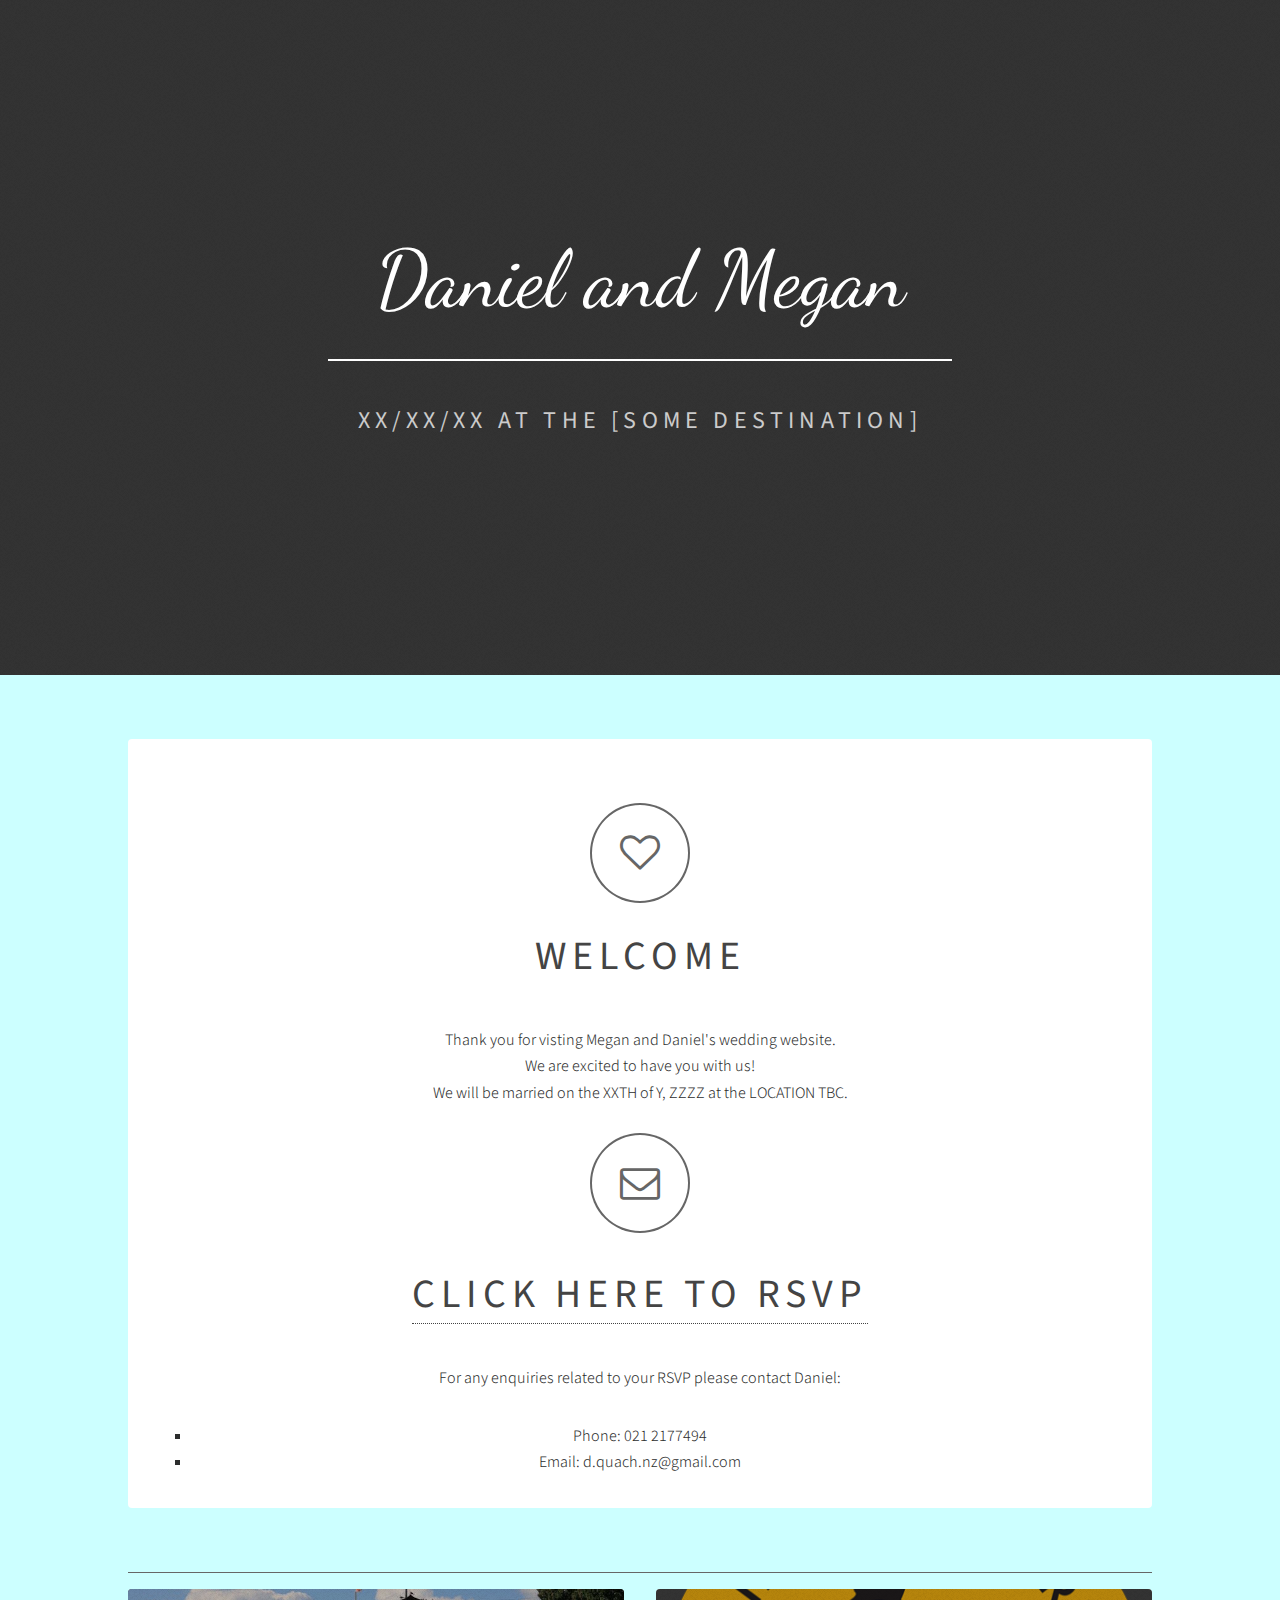
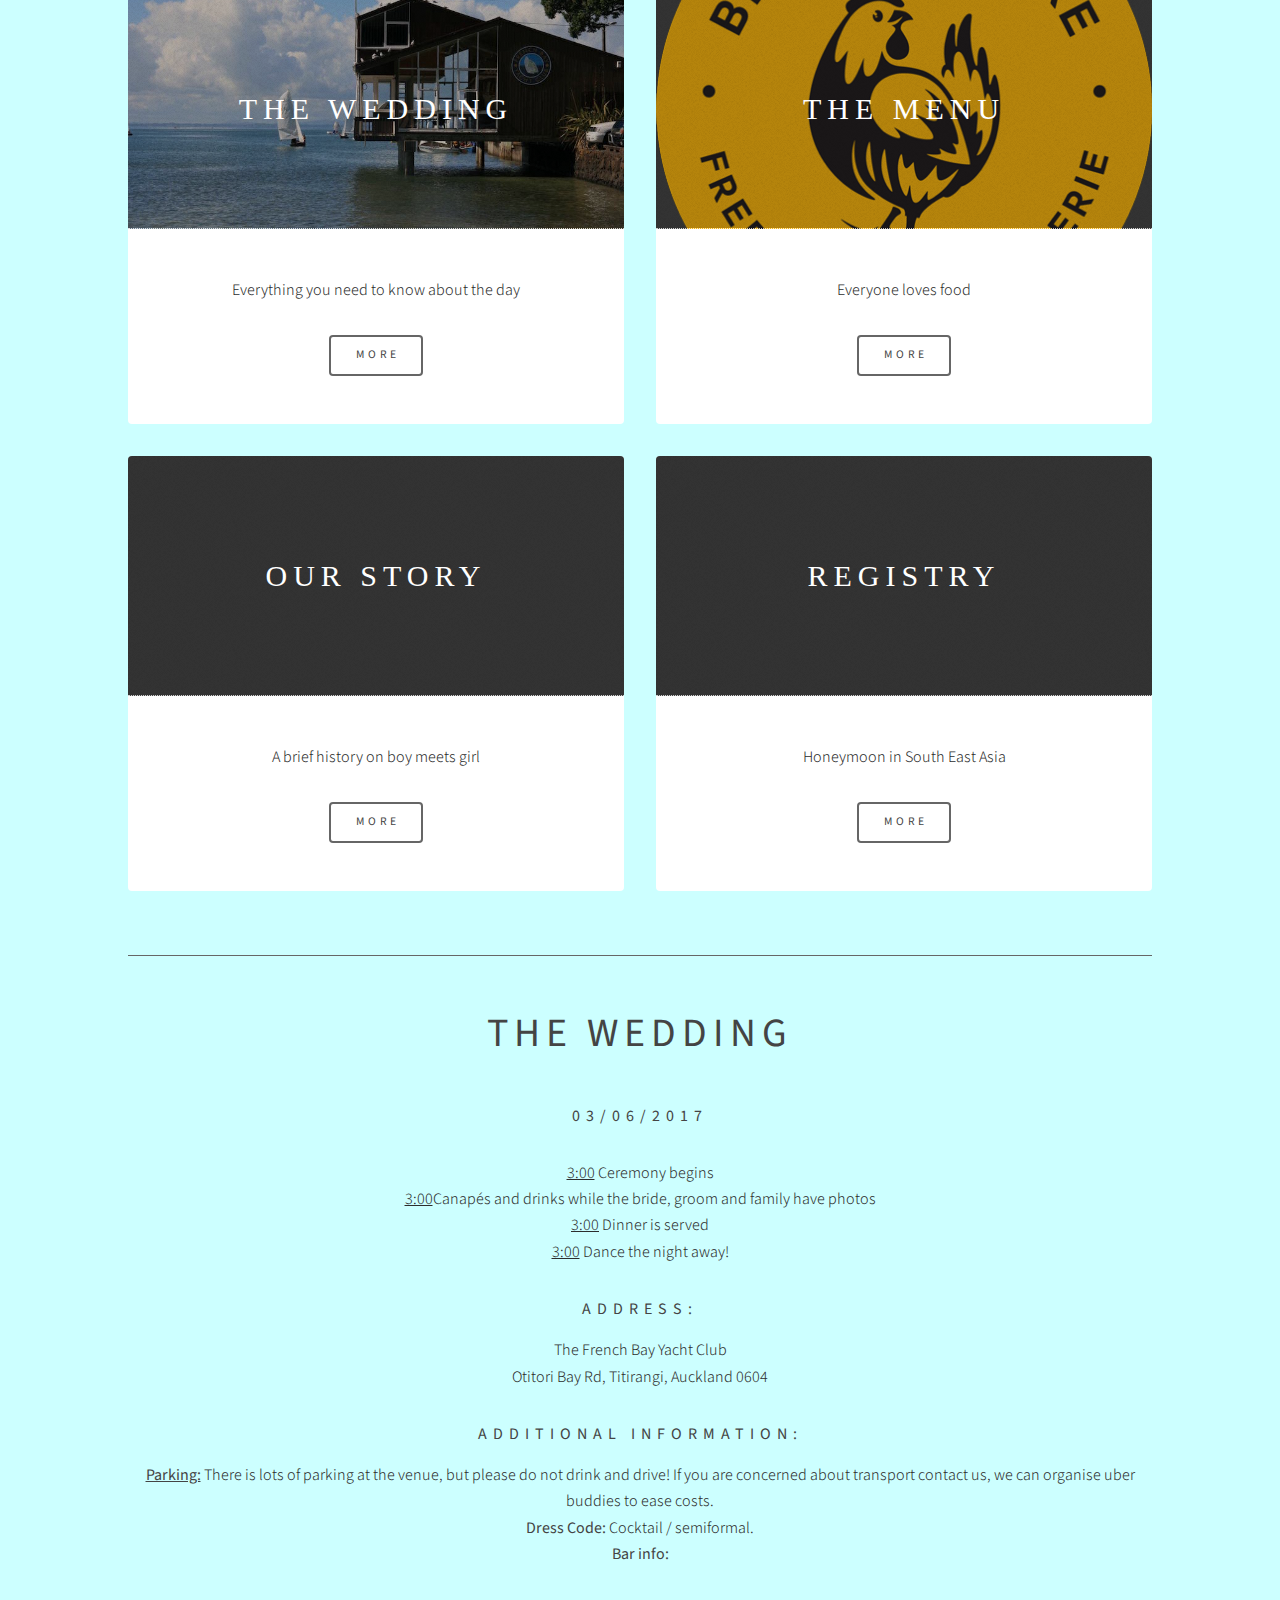
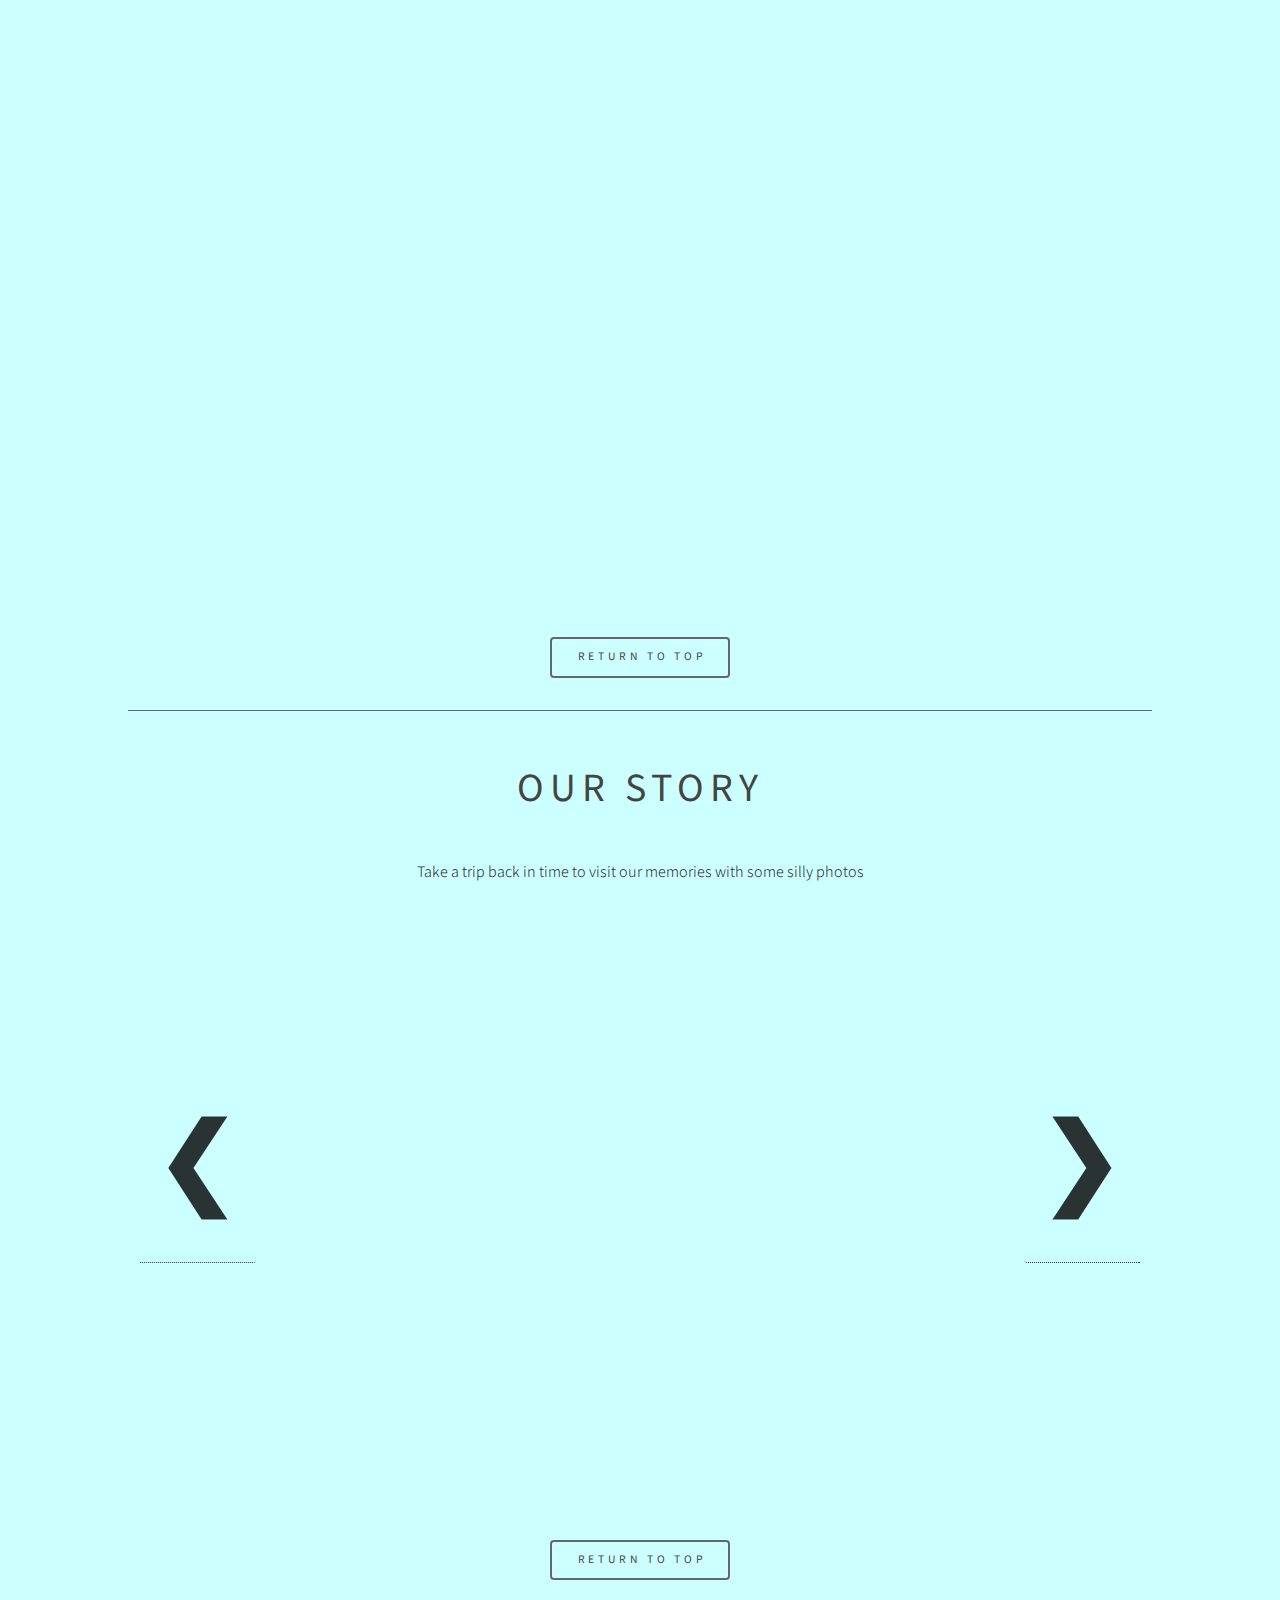
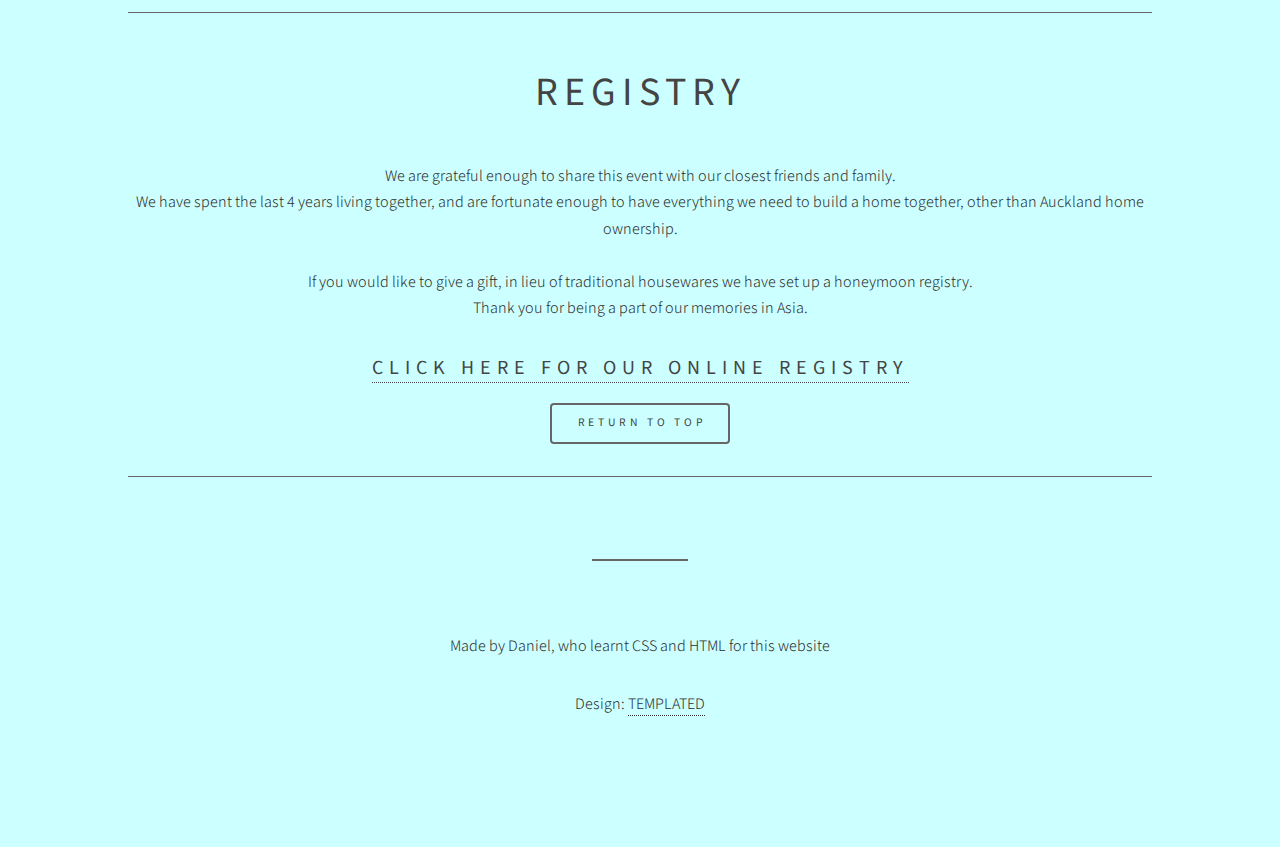
==== commit b39734ee: "Revert "banner"" ====
--- a/index.html
+++ b/index.html
@@ -36,10 +36,8 @@
               We are excited to have you with us! <br />
                         We will be married on the XXTH of Y, ZZZZ at the LOCATION TBC.<br />
 					<br />
-                            <br />
-                            <br />
 					<span class="icon fa-envelope-o major"></span>
-					<h2><a href="https://docs.google.com/forms/d/e/1FAIpQLSfmavwJVLrDIVlVQnm1VAD3H1CQwEFqvzcnQrNL45IlHZpTOw/viewform?usp=sf_link" class="no-underline" >CLICK HERE TO RSVP</a></h2>
+					<h2><a href="https://docs.google.com/forms/d/e/1FAIpQLSfmavwJVLrDIVlVQnm1VAD3H1CQwEFqvzcnQrNL45IlHZpTOw/viewform?usp=sf_link">CLICK HERE TO RSVP</a></h2>
 					<p>For any enquiries related to your RSVP please contact Daniel:<br /> 
 					<li style="list-style:square;">Phone: 021 2177494</li>
                     <li style="list-style:square;">Email: d.quach.nz@gmail.com</li>
@@ -105,8 +103,8 @@
           </p>
 
 					<p>  <h4>Additional information:</h4>
-<b><ins>Parking:</ins></b> There is lots of parking at the venue, but please do not drink and drive!<br />
-If you are concerned about transport contact us, we can organise uber buddies to ease costs.</br>
+<b><ins>Parking:</ins></b> There is lots of parking at the venue, but please do not drink and drive! If you are concerned about transport
+				contact us, we can organise uber buddies to ease costs.</br>
 						<b>Dress Code: </b> Cocktail / semiformal. </br>
 						<b>Bar info:</b> 
           </p>
@@ -188,9 +186,7 @@
           <section id="cta" class="main special">
             <h2 id="registry">Registry</h2>
             <p>We are grateful enough to share this event with our closest friends and family. <br />
-            We have spent the last 4 years living together, and are fortunate enough to have everything we need to build a home together,<br />
-                other than Auckland home ownership.<br />
-                
+            We have spent the last 4 years living together, and are fortunate enough to have everything we need to build a home together, other than Auckland home ownership.<br />
                 <br />
                 If you would like to give a gift, in lieu of traditional housewares
                we have set up a honeymoon registry. <br />
@@ -198,7 +194,8 @@
             <h3><a href="https://docs.google.com/forms/d/e/1FAIpQLSfmavwJVLrDIVlVQnm1VAD3H1CQwEFqvzcnQrNL45IlHZpTOw/viewform?usp=sf_link">CLICK HERE FOR OUR ONLINE REGISTRY</a></h3>
             <ul class="actions">
               <li><a href="#" class="button">Return to Top</a></li>
-            </ul>	
+            </ul>
+						<hr>
           </section>
 				<!-- Footer -->
 					<footer id="footer">
@@ -207,8 +204,7 @@
 					</footer>
 
 			</div>
-<br />
-<br />
+
 		<!-- Scripts -->
 			<script src="assets/js/jquery.min.js"></script>
 			<script src="assets/js/skel.min.js"></script>
--- a/assets/css/main.css
+++ b/assets/css/main.css
@@ -134,8 +134,6 @@
 		transition: color 0.2s ease, border-bottom-color 0.2s ease;
 		text-decoration: none;
 		border-bottom: dotted 1px;
-        outline: 0;
-        border: 0;
 	}
 
 		a:hover {
@@ -1590,7 +1588,3 @@
 				}
 
 		}
-
-    .no-underline:hover {
-        text-decoration: none;
-    }--- a/assets/css/carousel.css
+++ b/assets/css/carousel.css
@@ -34,8 +34,6 @@
   font-size: 100px;
   transition: 0.6s ease;
   border-radius: 0 3px 3px 0;
-    outline: 0;
-   border: 0; 
 }
 
 /* Position the "next button" to the right */
@@ -52,8 +50,6 @@
   transition: 0.6s ease;
   right: 0px;
   border-radius: 3px 0 0 3px;
-    outline: 0;
-   border: 0; 
 }
 
 /* On hover, add a black background color with a little bit see-through */
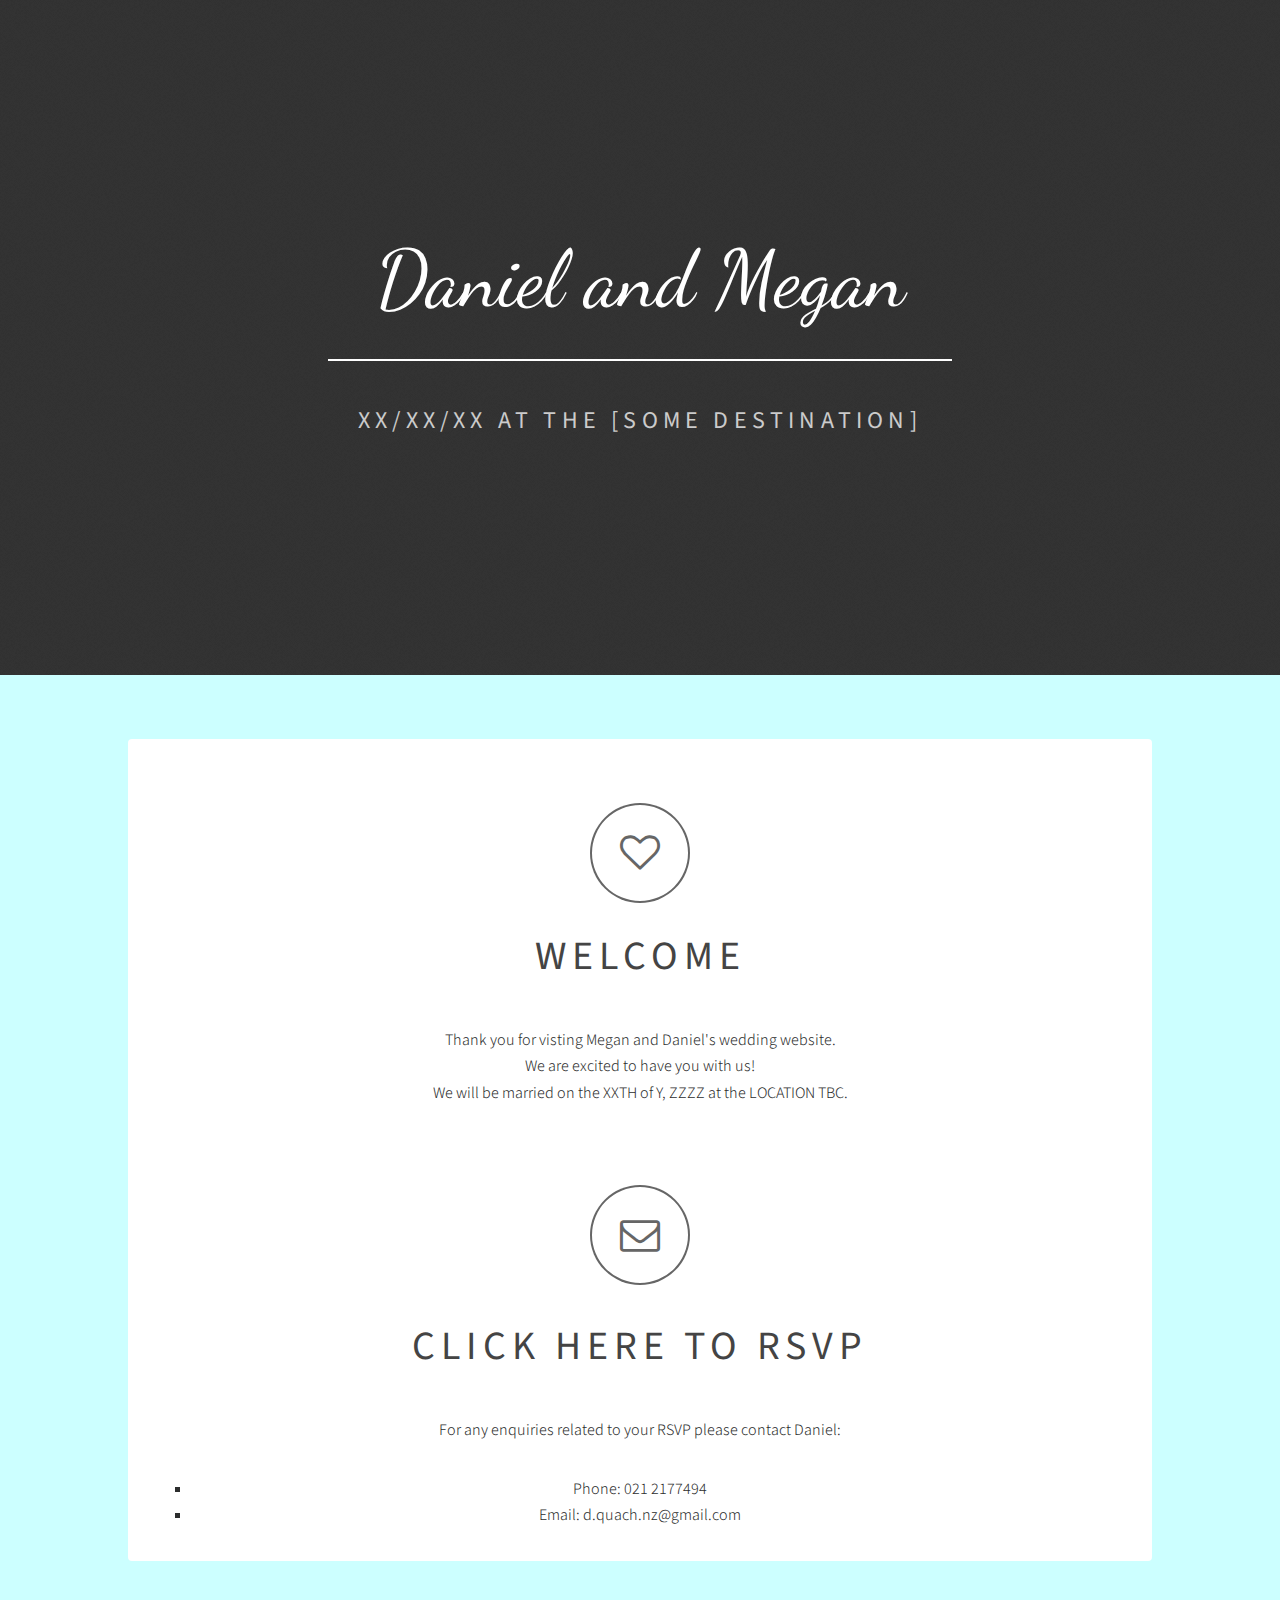
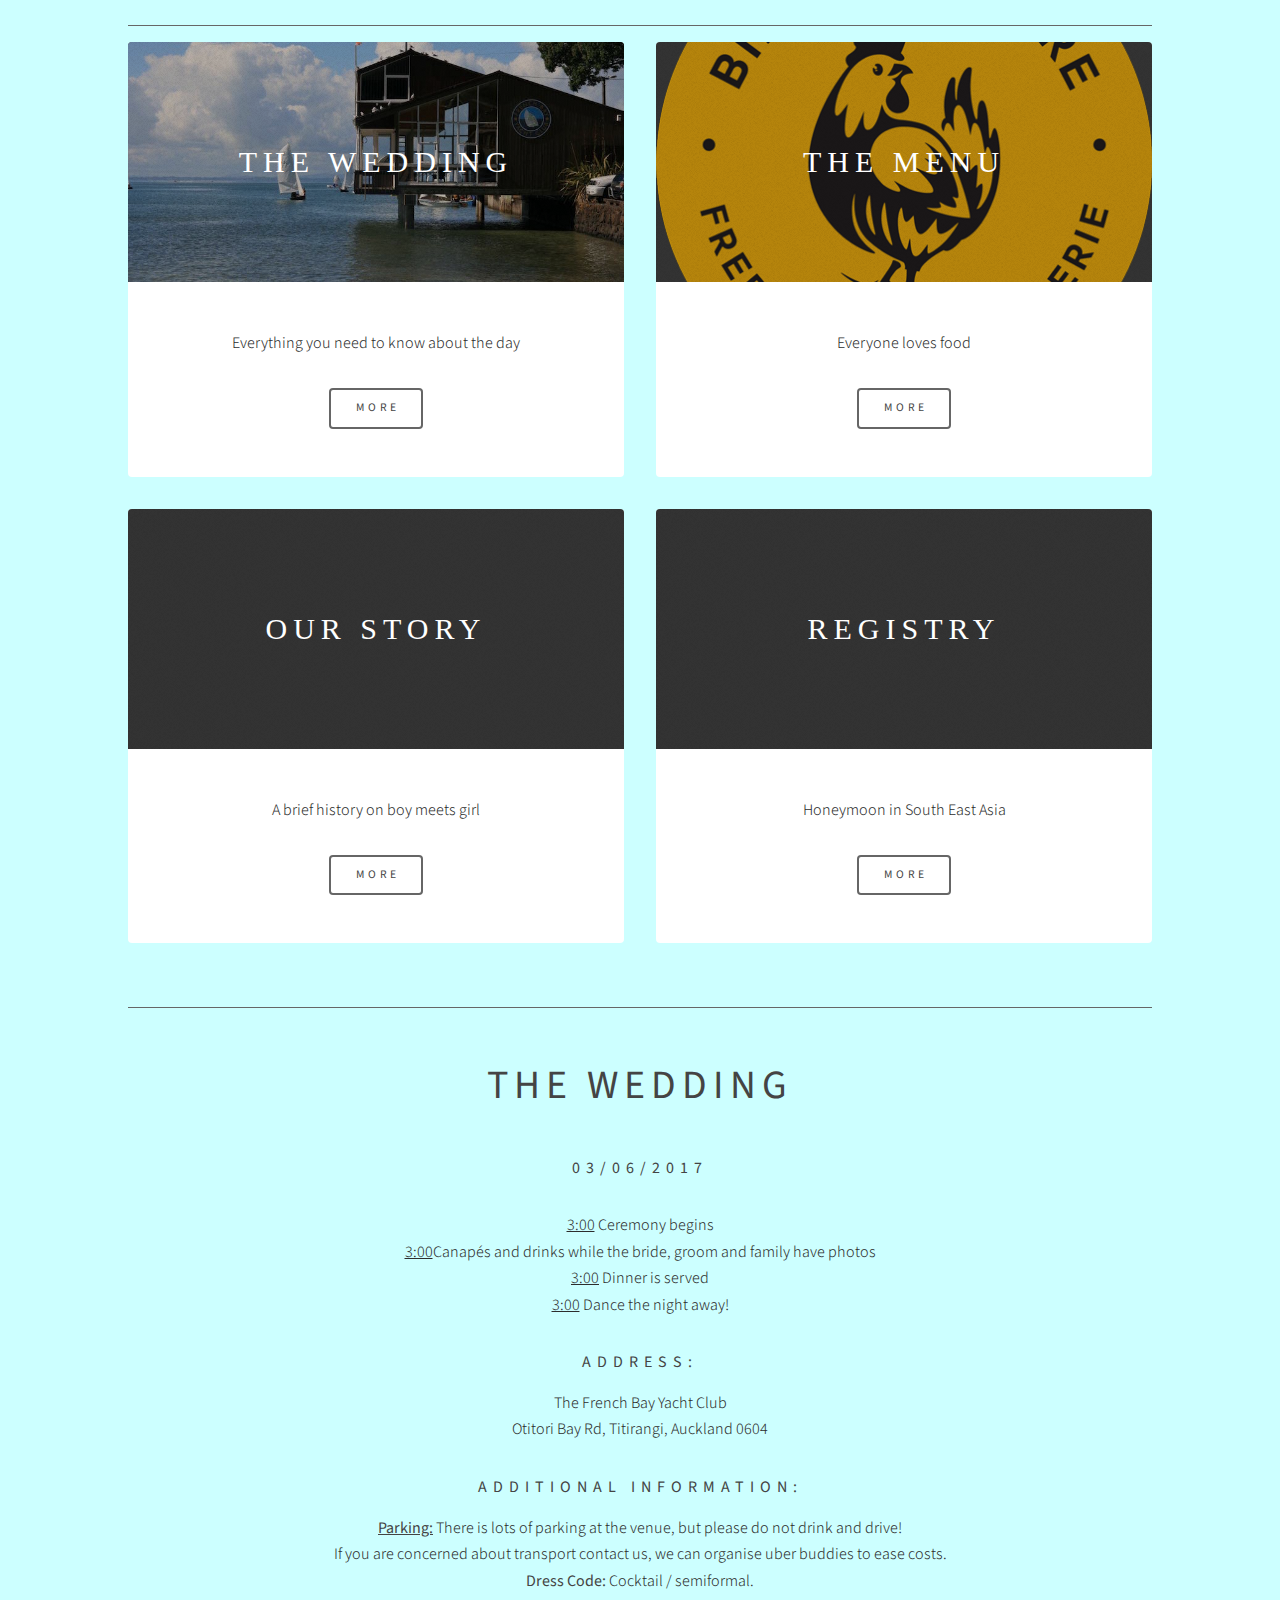
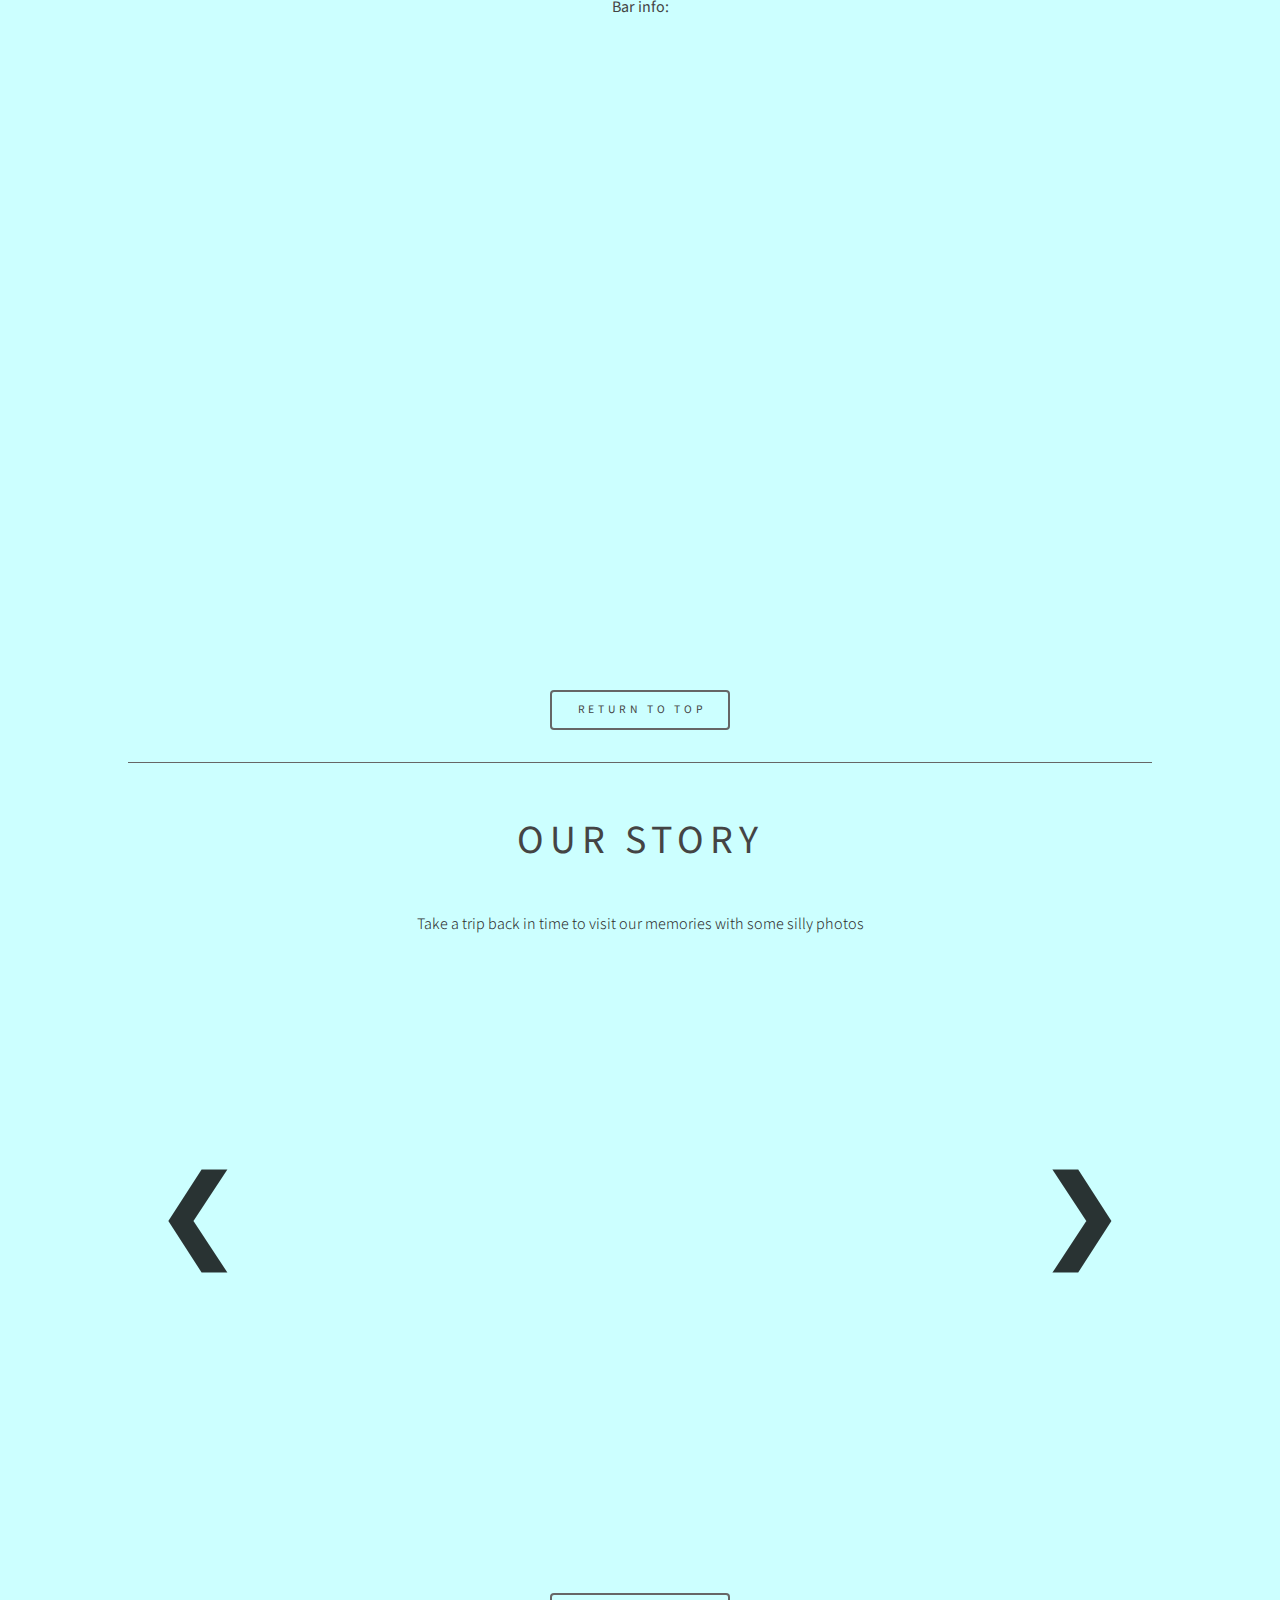
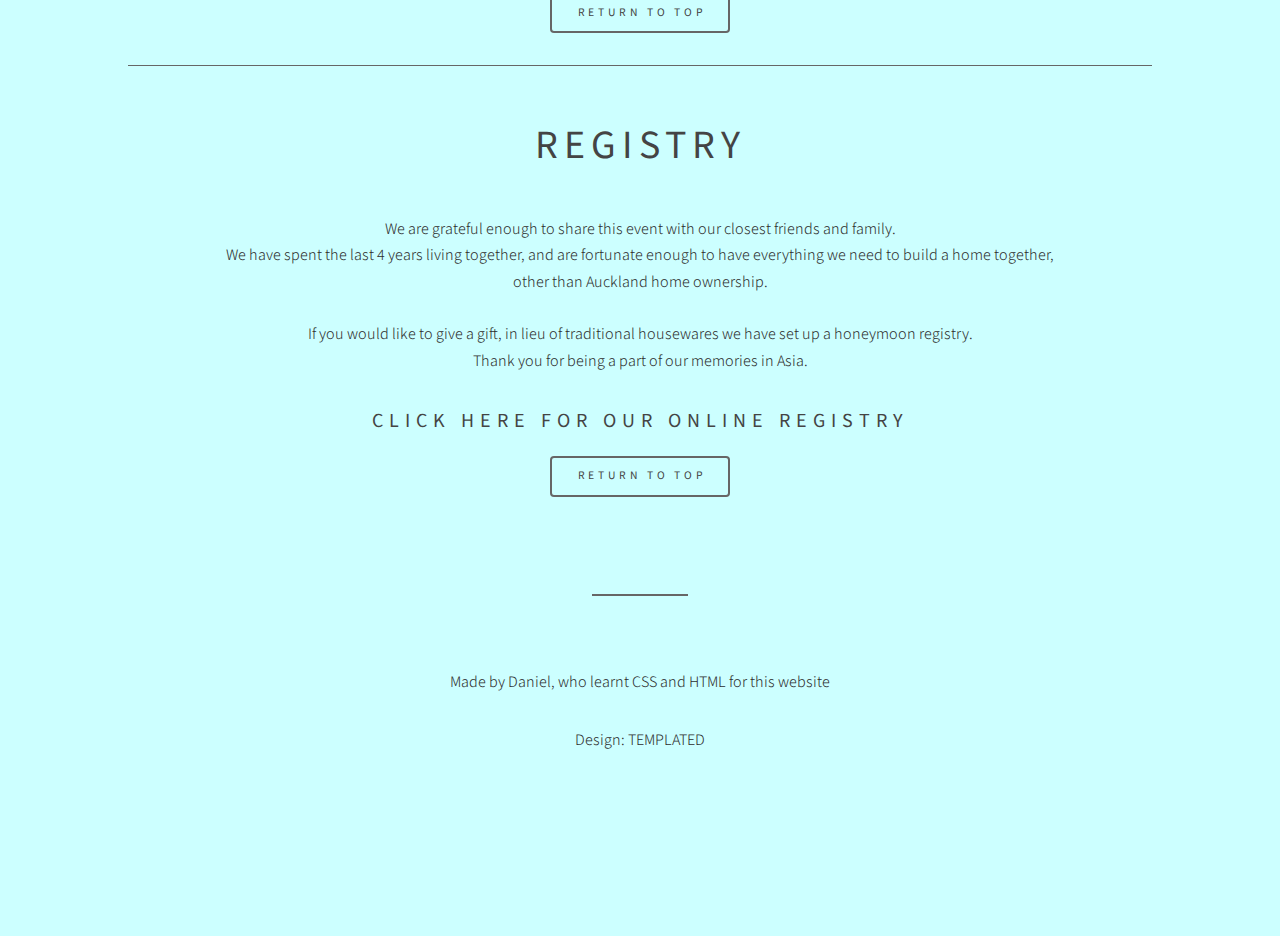
==== commit 5c8099bd: "Revert "Revert "banner""" ====
--- a/index.html
+++ b/index.html
@@ -36,8 +36,10 @@
               We are excited to have you with us! <br />
                         We will be married on the XXTH of Y, ZZZZ at the LOCATION TBC.<br />
 					<br />
+                            <br />
+                            <br />
 					<span class="icon fa-envelope-o major"></span>
-					<h2><a href="https://docs.google.com/forms/d/e/1FAIpQLSfmavwJVLrDIVlVQnm1VAD3H1CQwEFqvzcnQrNL45IlHZpTOw/viewform?usp=sf_link">CLICK HERE TO RSVP</a></h2>
+					<h2><a href="https://docs.google.com/forms/d/e/1FAIpQLSfmavwJVLrDIVlVQnm1VAD3H1CQwEFqvzcnQrNL45IlHZpTOw/viewform?usp=sf_link" class="no-underline" >CLICK HERE TO RSVP</a></h2>
 					<p>For any enquiries related to your RSVP please contact Daniel:<br /> 
 					<li style="list-style:square;">Phone: 021 2177494</li>
                     <li style="list-style:square;">Email: d.quach.nz@gmail.com</li>
@@ -103,8 +105,8 @@
           </p>
 
 					<p>  <h4>Additional information:</h4>
-<b><ins>Parking:</ins></b> There is lots of parking at the venue, but please do not drink and drive! If you are concerned about transport
-				contact us, we can organise uber buddies to ease costs.</br>
+<b><ins>Parking:</ins></b> There is lots of parking at the venue, but please do not drink and drive!<br />
+If you are concerned about transport contact us, we can organise uber buddies to ease costs.</br>
 						<b>Dress Code: </b> Cocktail / semiformal. </br>
 						<b>Bar info:</b> 
           </p>
@@ -186,7 +188,9 @@
           <section id="cta" class="main special">
             <h2 id="registry">Registry</h2>
             <p>We are grateful enough to share this event with our closest friends and family. <br />
-            We have spent the last 4 years living together, and are fortunate enough to have everything we need to build a home together, other than Auckland home ownership.<br />
+            We have spent the last 4 years living together, and are fortunate enough to have everything we need to build a home together,<br />
+                other than Auckland home ownership.<br />
+                
                 <br />
                 If you would like to give a gift, in lieu of traditional housewares
                we have set up a honeymoon registry. <br />
@@ -194,8 +198,7 @@
             <h3><a href="https://docs.google.com/forms/d/e/1FAIpQLSfmavwJVLrDIVlVQnm1VAD3H1CQwEFqvzcnQrNL45IlHZpTOw/viewform?usp=sf_link">CLICK HERE FOR OUR ONLINE REGISTRY</a></h3>
             <ul class="actions">
               <li><a href="#" class="button">Return to Top</a></li>
-            </ul>
-						<hr>
+            </ul>	
           </section>
 				<!-- Footer -->
 					<footer id="footer">
@@ -204,7 +207,8 @@
 					</footer>
 
 			</div>
-
+<br />
+<br />
 		<!-- Scripts -->
 			<script src="assets/js/jquery.min.js"></script>
 			<script src="assets/js/skel.min.js"></script>
--- a/assets/css/main.css
+++ b/assets/css/main.css
@@ -134,6 +134,8 @@
 		transition: color 0.2s ease, border-bottom-color 0.2s ease;
 		text-decoration: none;
 		border-bottom: dotted 1px;
+        outline: 0;
+        border: 0;
 	}
 
 		a:hover {
@@ -1588,3 +1590,7 @@
 				}
 
 		}
+
+    .no-underline:hover {
+        text-decoration: none;
+    }--- a/assets/css/carousel.css
+++ b/assets/css/carousel.css
@@ -34,6 +34,8 @@
   font-size: 100px;
   transition: 0.6s ease;
   border-radius: 0 3px 3px 0;
+    outline: 0;
+   border: 0; 
 }
 
 /* Position the "next button" to the right */
@@ -50,6 +52,8 @@
   transition: 0.6s ease;
   right: 0px;
   border-radius: 3px 0 0 3px;
+    outline: 0;
+   border: 0; 
 }
 
 /* On hover, add a black background color with a little bit see-through */
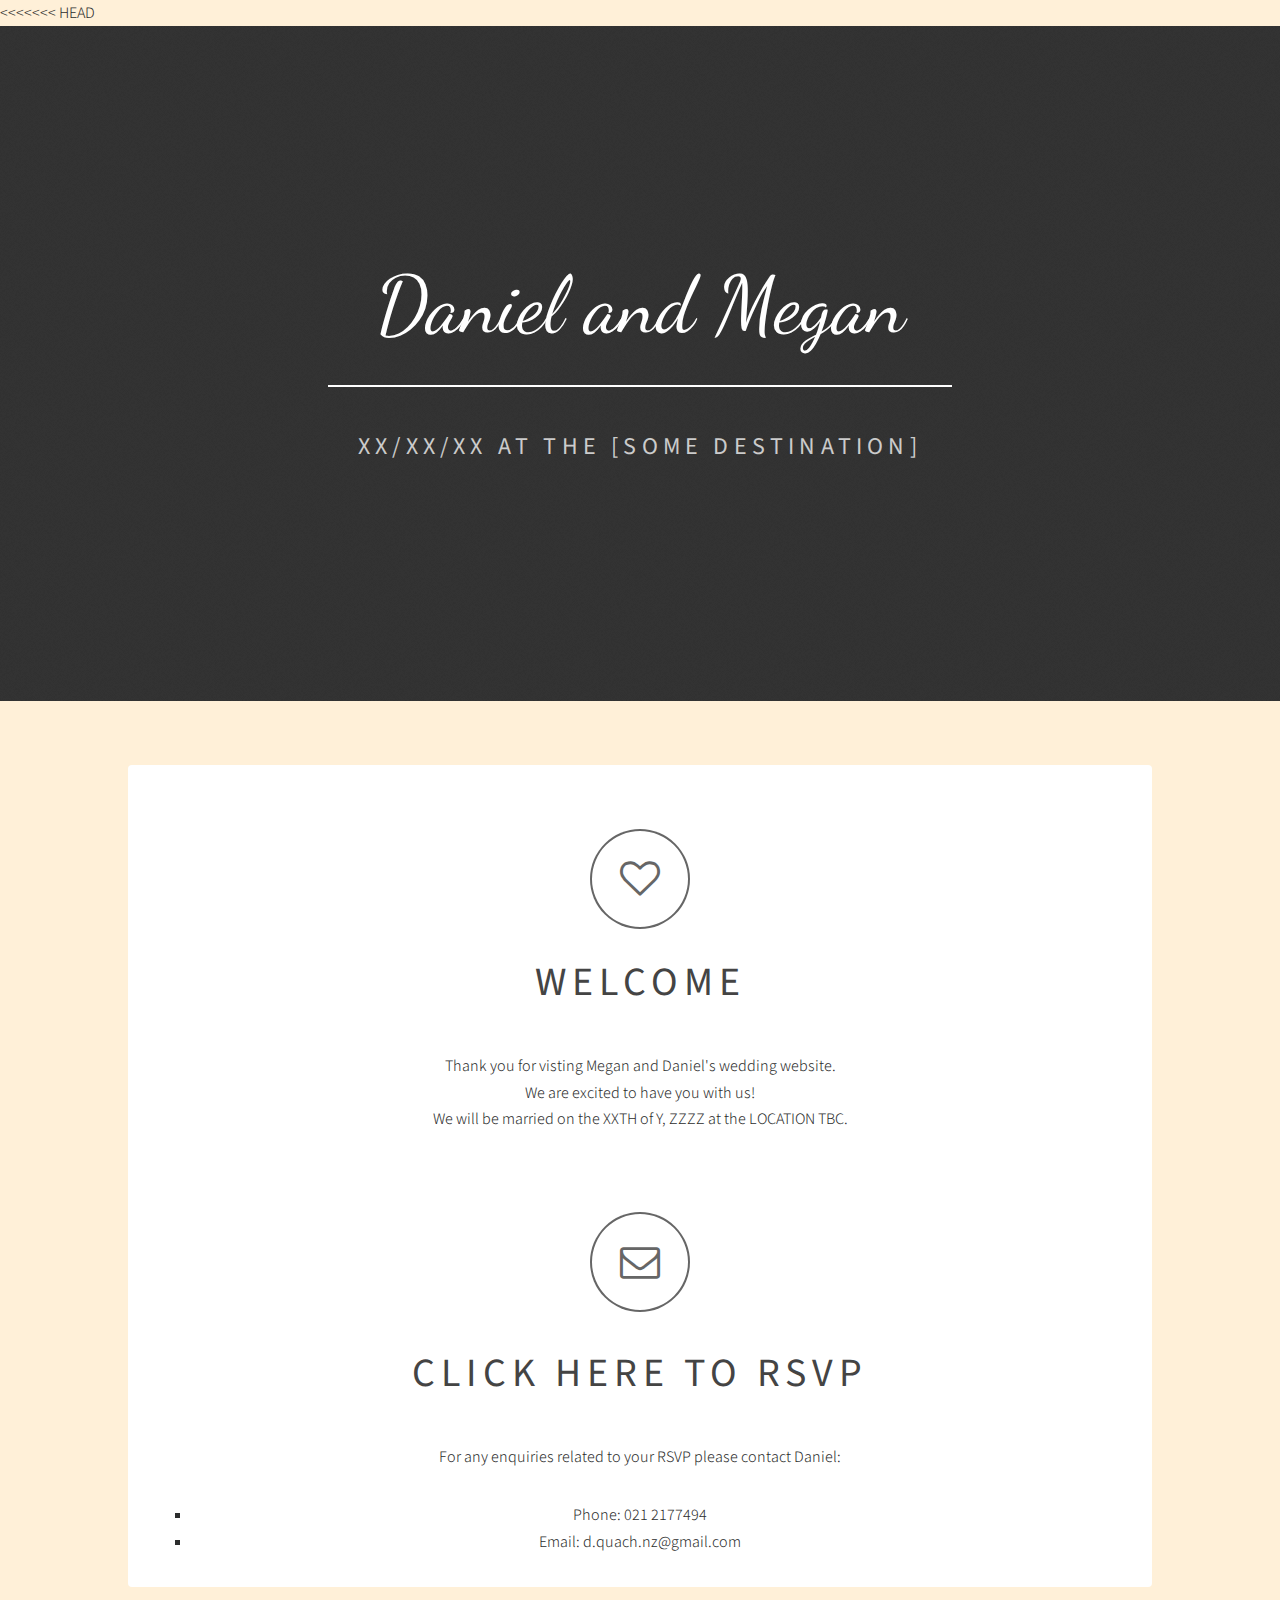
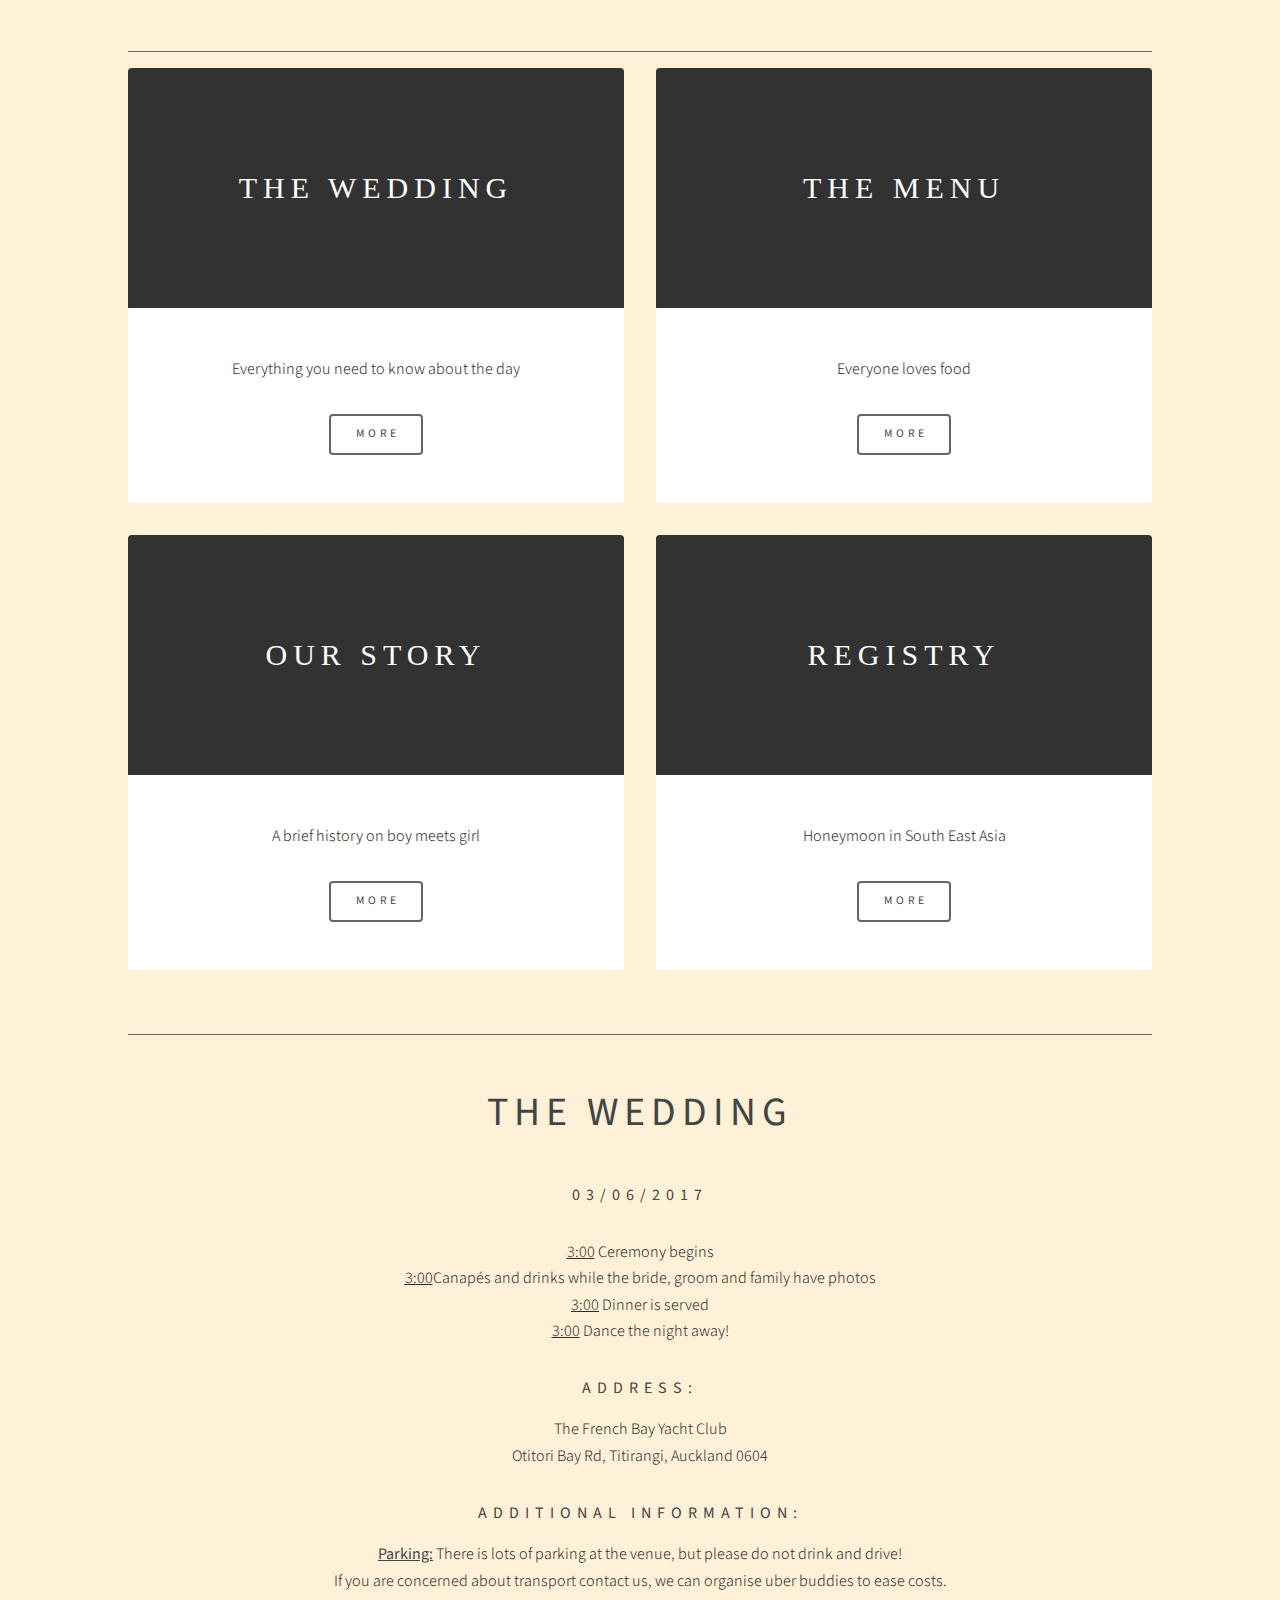
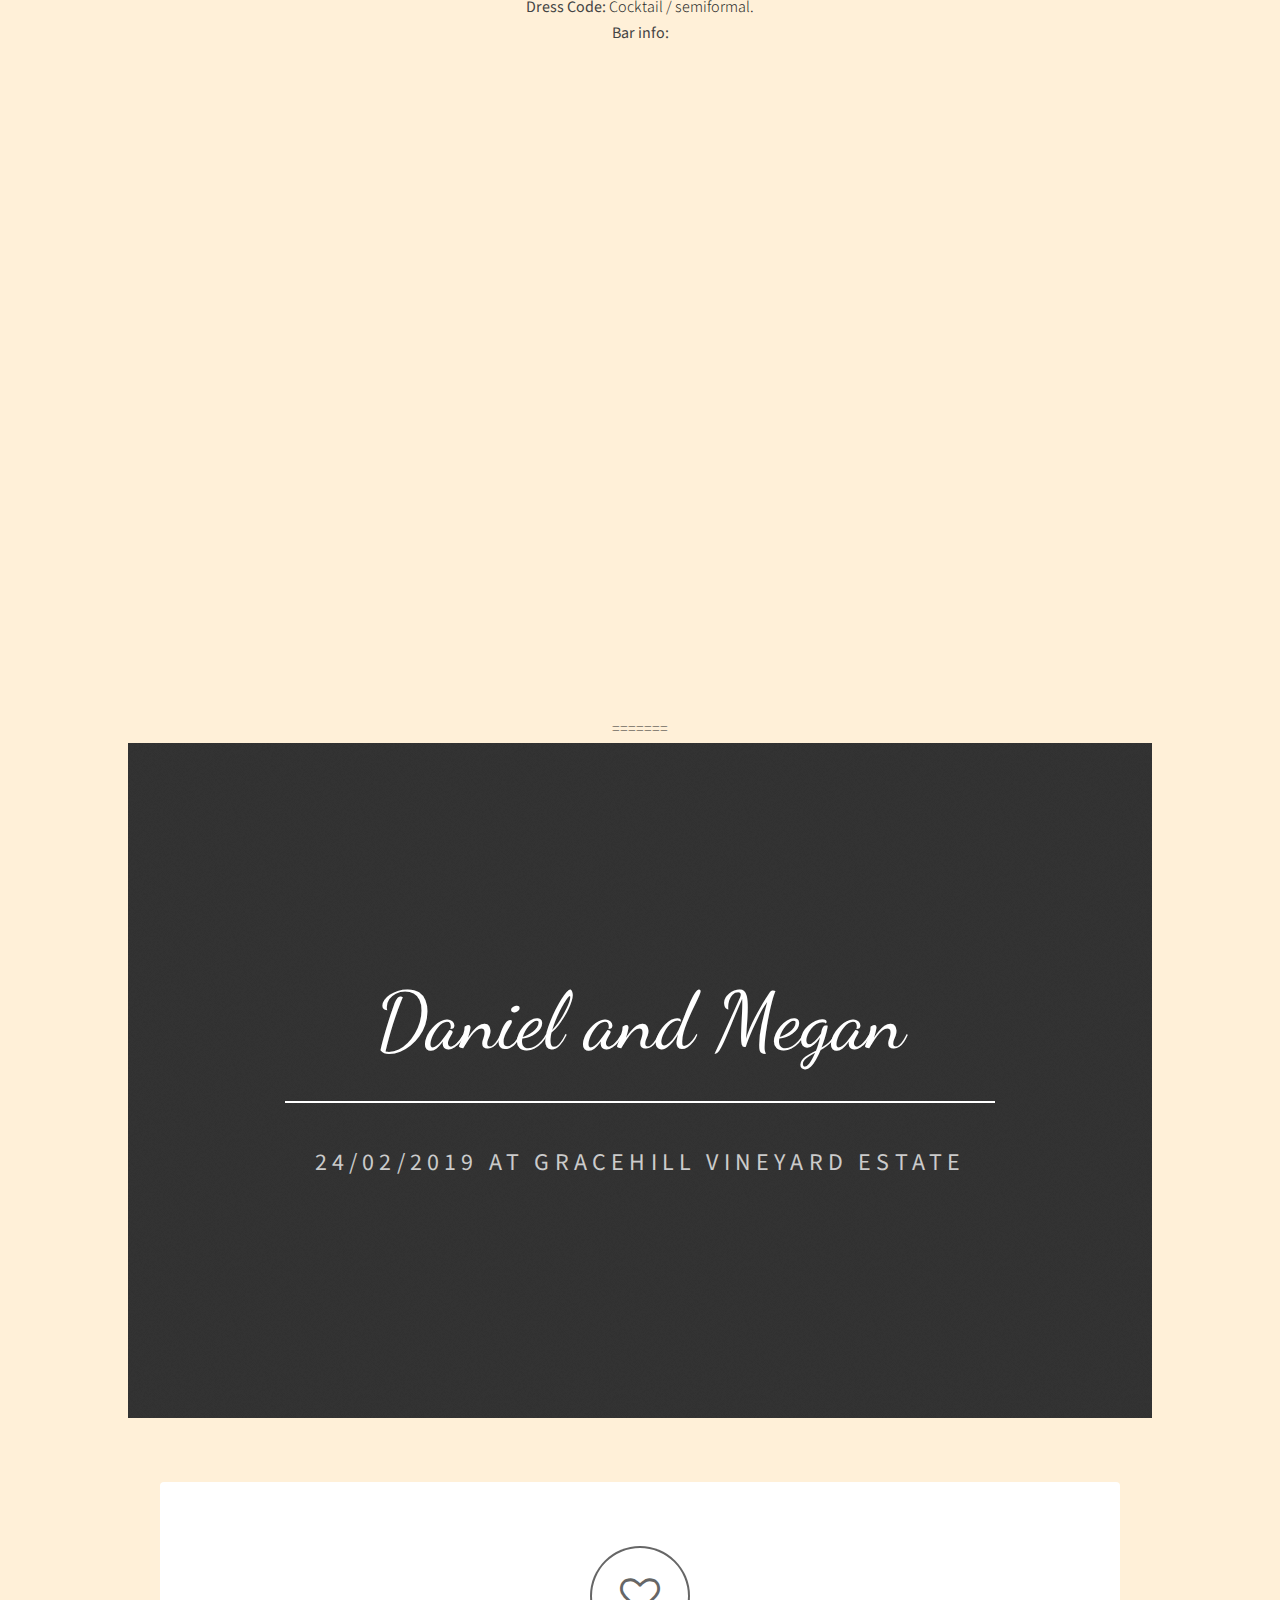
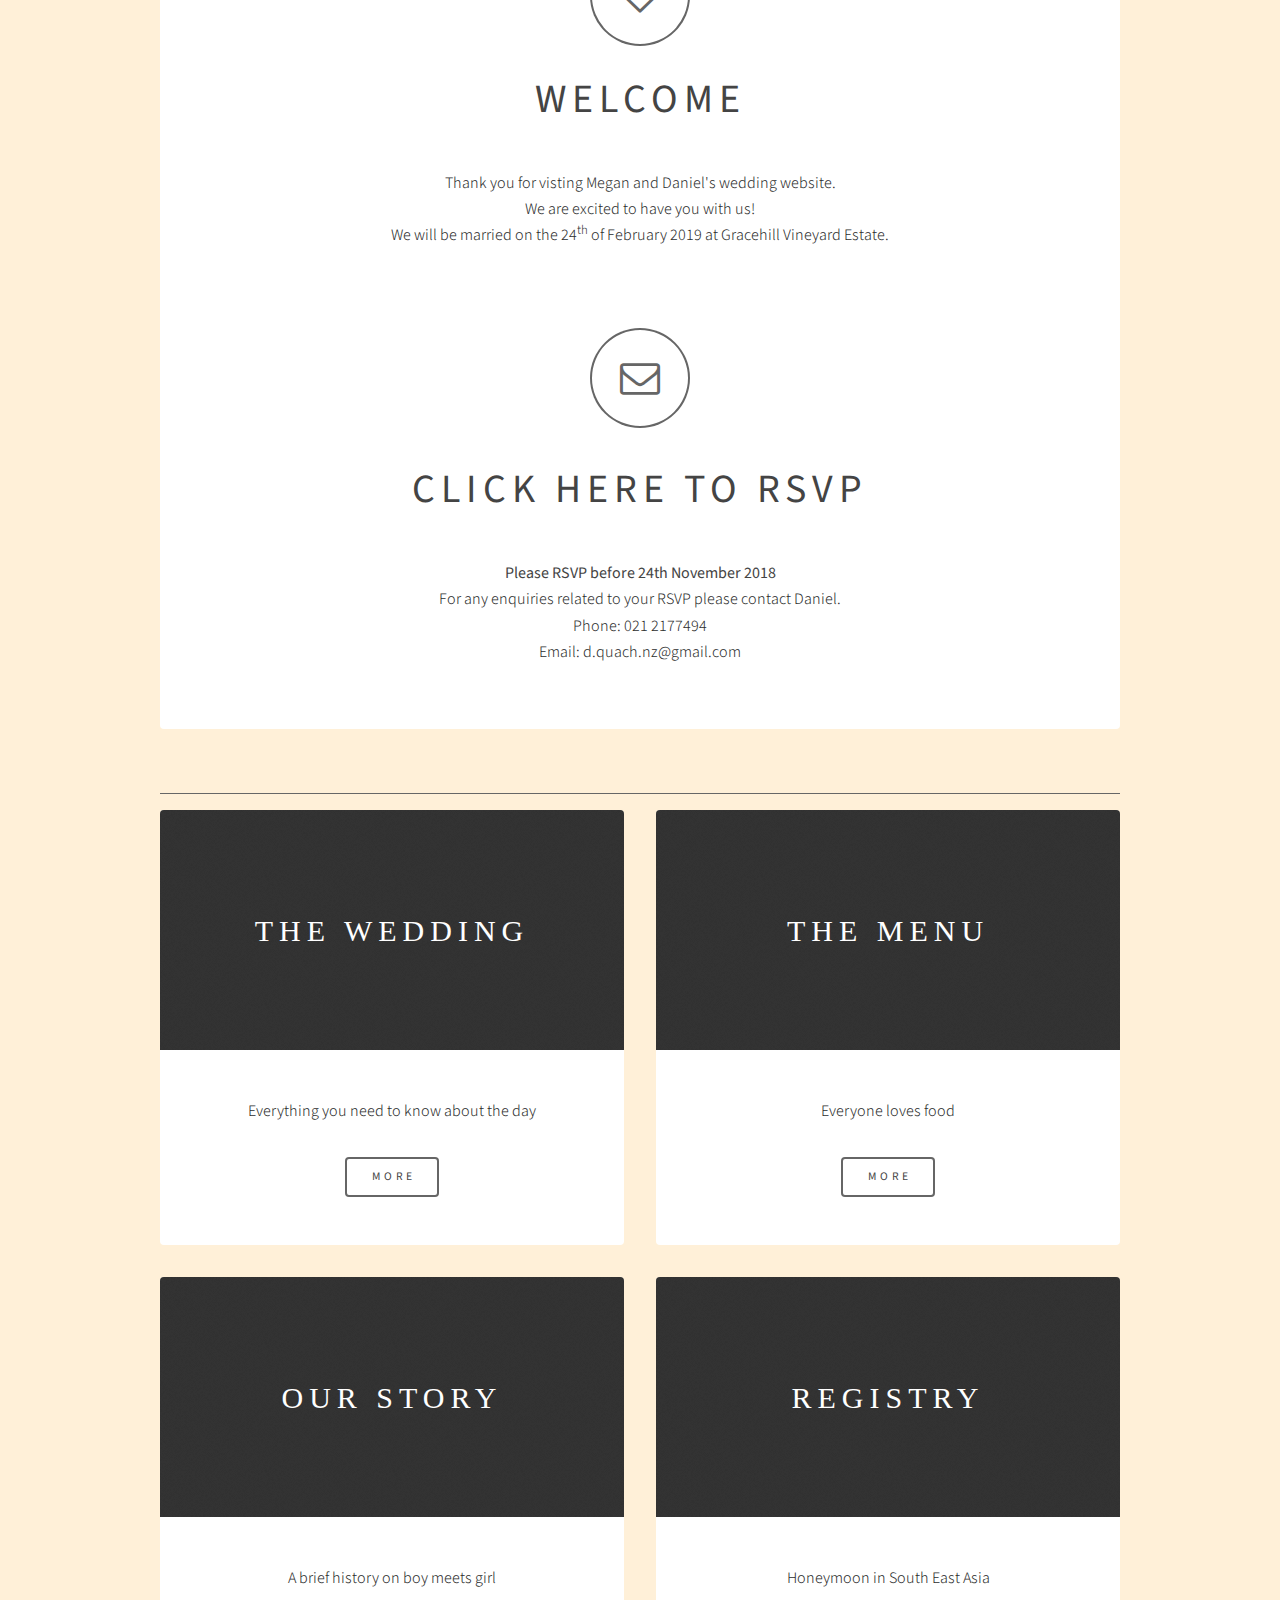
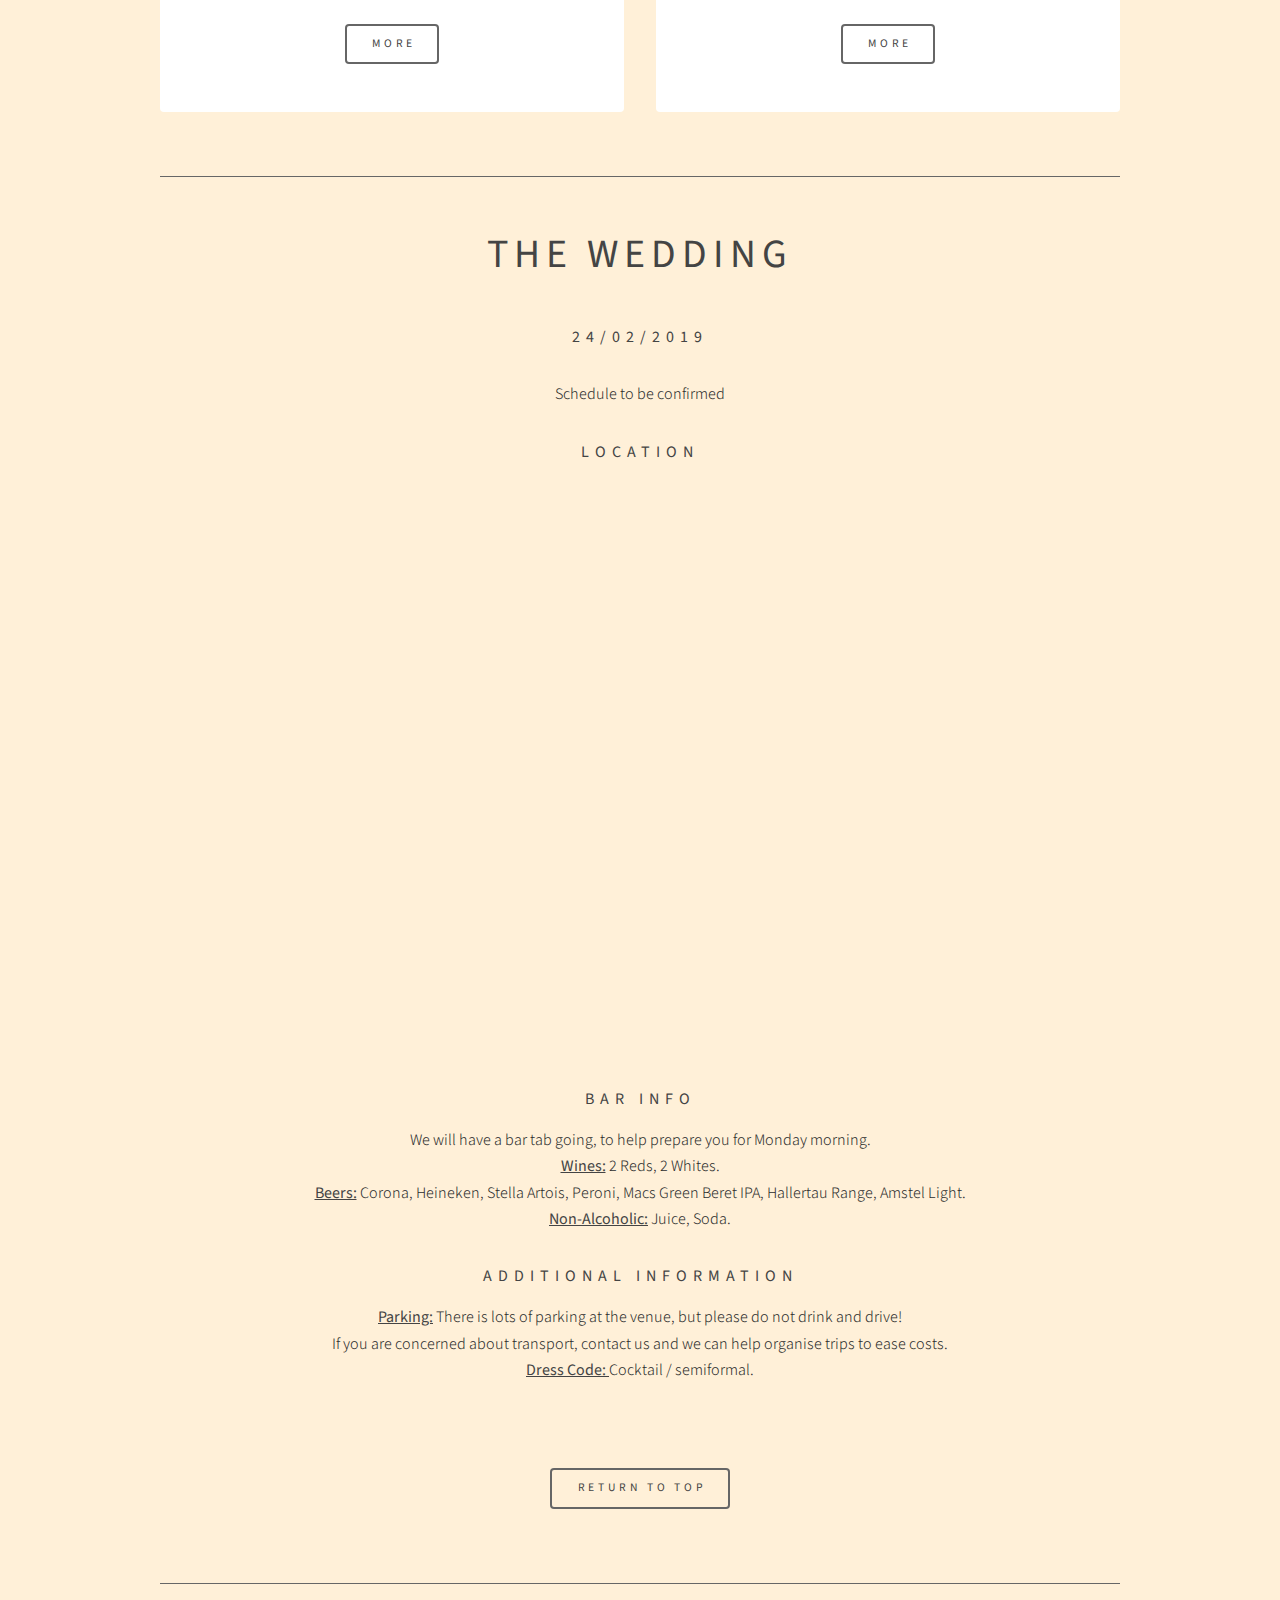
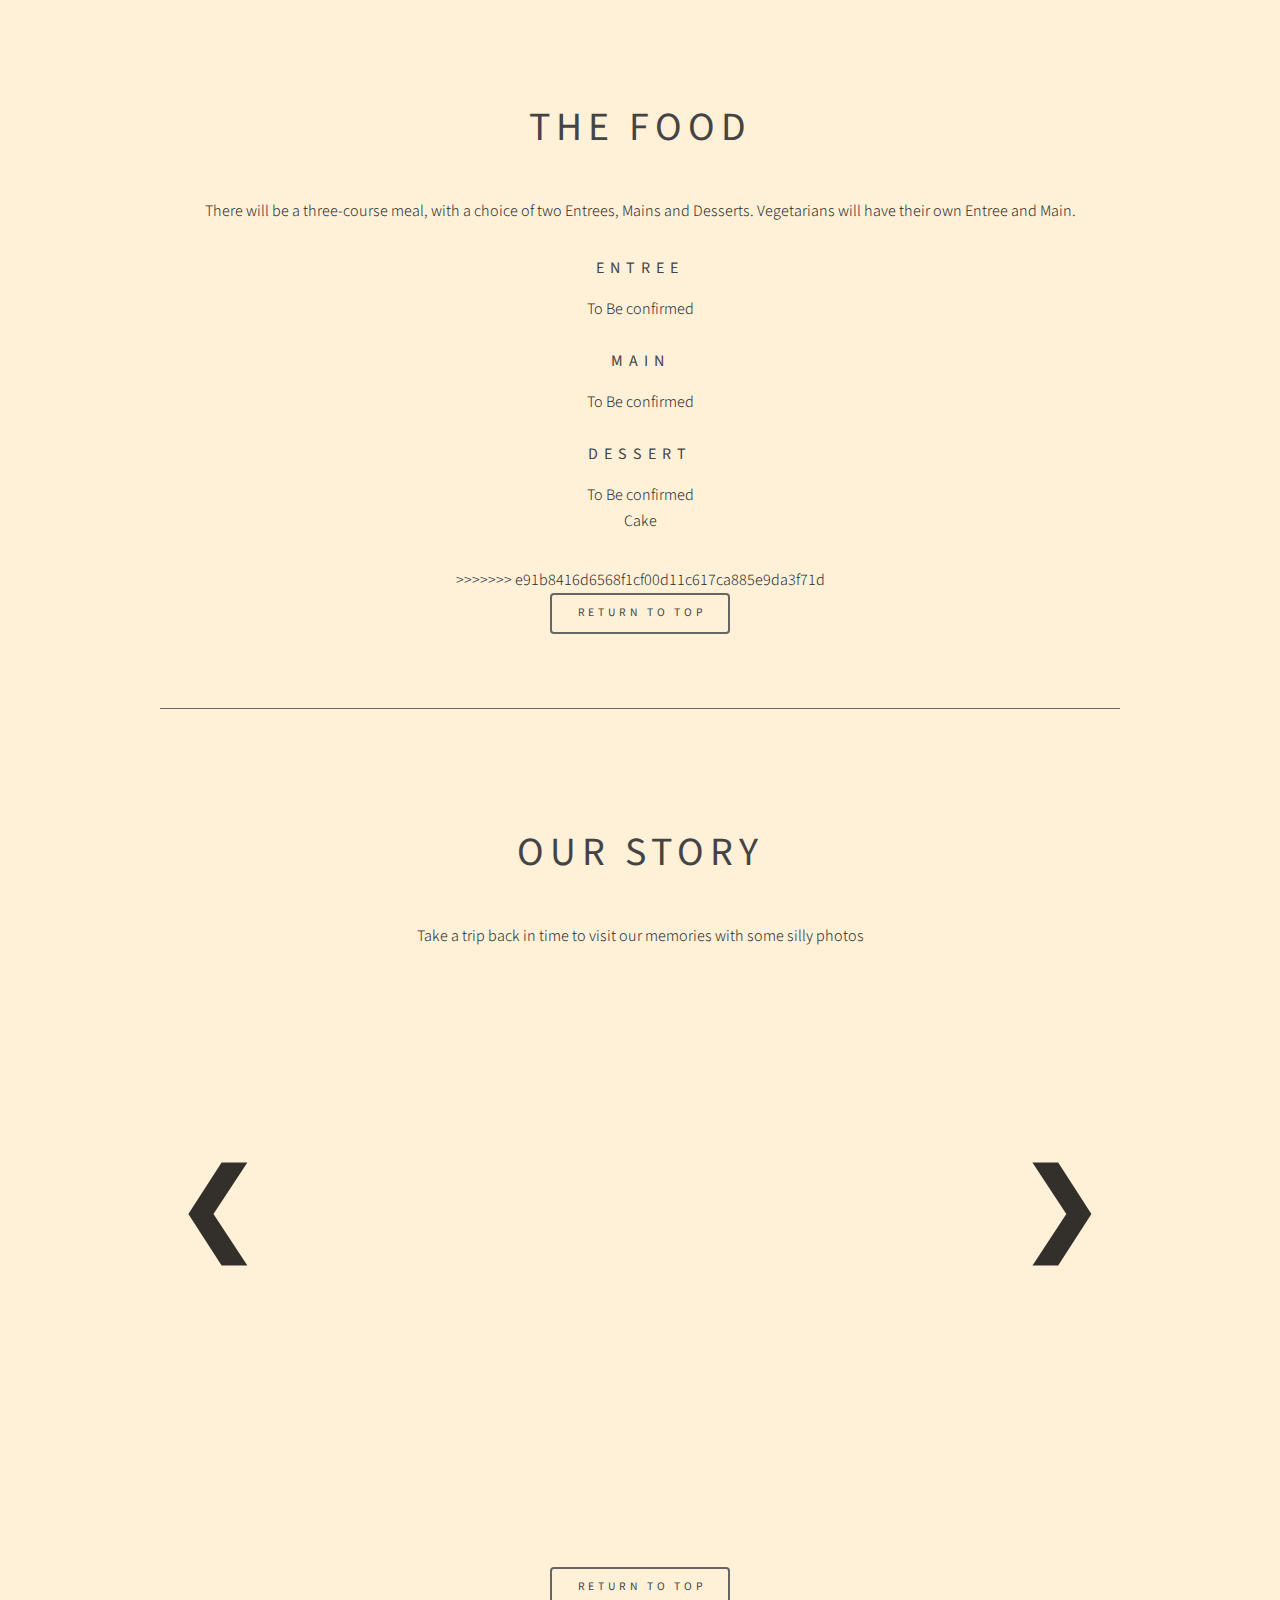
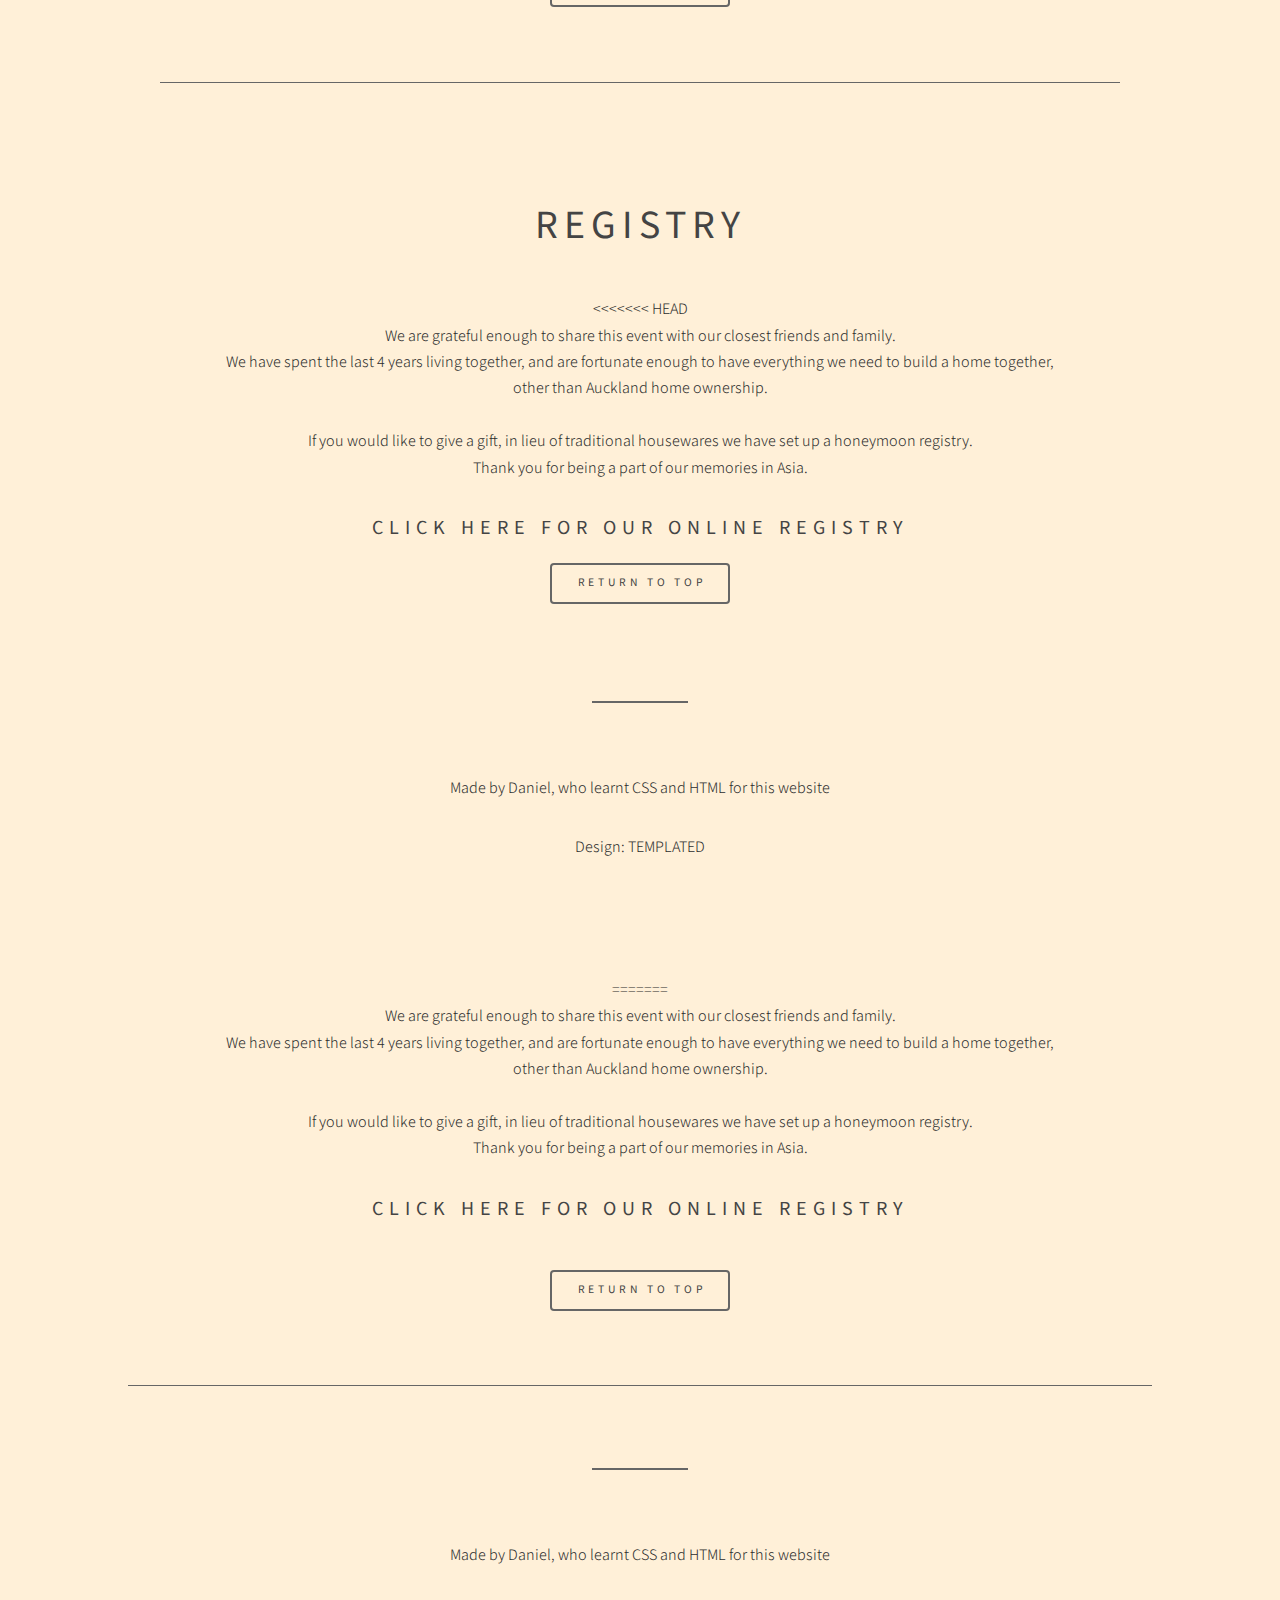
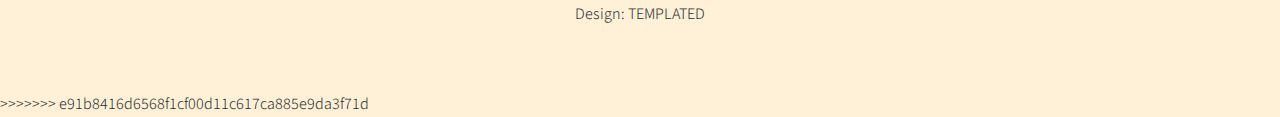
==== commit cc2de3bf: "Revert "Revert "Merge branch 'master' of https://github.com/danielquachnz/danielquachnz.github.io""" ====
--- a/index.html
+++ b/index.html
@@ -1,10 +1,11 @@
 <!DOCTYPE HTML>
 <!--
-	Epilogue by TEMPLATED
-	templated.co @templatedco
-	Released for free under the Creative Commons Attribution 3.0 license (templated.co/license)
--->
+   Epilogue by TEMPLATED
+   templated.co @templatedco
+   Released for free under the Creative Commons Attribution 3.0 license (templated.co/license)
+   -->
 <html>
+<<<<<<< HEAD
 	<head>
 		<title>Daniel and Megan 2017</title>
 		<meta charset="utf-8" />
@@ -119,74 +120,195 @@
             </iframe>
 					</div>
 					<br />
-            <ul class="actions">
-              <li><a href="#" class="button">Return to Top</a></li>
-            </ul>	
-        <hr>	
-          <section id="cta" class="main special">
-						<h2 id="ourStory">Our Story</h2>
-						<p> Take a trip back in time to visit our memories with some silly photos</p>
+=======
+   <head>
+      <title>Daniel and Megan 2019</title>
+      <meta charset="utf-8" />
+      <meta name="viewport" content="width=device-width, initial-scale=1" />
+      <link rel="stylesheet" href="assets/css/main.css" />
+      <link rel="stylesheet" href="assets/css/carousel.css" />
+      <link rel="icon" type="image/png" href="images/favicon.png">
+   </head>
+   <body>
+      <!-- Header -->
+      <header id="header" class="alt">
+         <div class="inner">
+            <h1>Daniel and Megan</h1>
+            <p>24/02/2019 at Gracehill Vineyard Estate</a>
+            </p>
+         </div>
+      </header>
+      <!-- Wrapper -->
+      <div id="wrapper">
+         <!-- Banner -->
+         <section id="intro" class="main">
+            <span class="icon fa-heart-o major"></span>
+            <h2>Welcome</h2>
+            <p>Thank you for visting Megan and Daniel's wedding website.
+               <br /> We are excited to have you with us!
+               <br /> We will be married on the 24<sup>th</sup> of February 2019 at Gracehill Vineyard Estate.
+               <br />
+               <br /> </br>
+               </br> <span class="icon fa-envelope-o major"></span>
+            <h2><a href="https://docs.google.com/forms/d/e/1FAIpQLSfmavwJVLrDIVlVQnm1VAD3H1CQwEFqvzcnQrNL45IlHZpTOw/viewform?usp=sf_link">CLICK HERE TO RSVP</a></h2>
+            <p><b>Please RSVP before 24th November 2018</b>
+               </br> For any enquiries related to your RSVP please contact Daniel.</br> Phone: 021 2177494</br> Email: d.quach.nz@gmail.com</br>
+         </section>
+         <hr>
+         <!-- Items -->
+         <section class="main items">
+            <article class="item">
+               <header>
+                  <a href="#thewedding"><img src="images/vineyard.jpg" alt="" /> </a>
+                  <h3>The Wedding</h3>
+               </header>
+               <p>Everything you need to know about the day</p>
+               <ul class="actions">
+                  <li><a href="#thewedding" class="button">More</a> </li>
+               </ul>
+            </article>
+            <article class="item">
+               <header>
+                  <a href="#food"><img src="images/food.jpg" alt="" /> </a>
+                  <h3>The Menu</h3>
+               </header>
+               <p>Everyone loves food</p>
+               <ul class="actions">
+                  <li><a href="#food" class="button">More</a> </li>
+               </ul>
+            </article>
+            <article class="item">
+               <header>
+                  <a href="#ourStory"><img src="images/s13.jpg" alt="" /> </a>
+                  <h3>Our Story</h3>
+               </header>
+               <p>A brief history on boy meets girl</p>
+               <ul class="actions">
+                  <li><a href="#ourStory" class="button">More</a> </li>
+               </ul>
+            </article>
+            <article class="item">
+               <header>
+                  <a href="#registry"><img src="images/registry.jpg" alt="" /> </a>
+                  <h3>Registry</h3>
+               </header>
+               <p>Honeymoon in South East Asia</p>
+               <ul class="actions">
+                  <li><a href="#registry" class="button">More</a> </li>
+               </ul>
+            </article>
+            <hr>
+         </section>
+         <hr>
+         <!-- CTA -->
+         <section id="cta" class="main special">
+            <h2 id="thewedding">The Wedding</h2>
+            <p>
+            <h4><b>24/02/2019</b></h4>
+            </p>
+            <p> Schedule to be confirmed</br>
+            </p>
+            <h4>Location</h4>
+            <div class="iframe-container">
+               <iframe width="600" height="450" frameborder="0" style="border:0" src="https://www.google.com/maps/embed/v1/place?key=AIzaSyAaReSUztUiEtBJaZlPQ0EbcQe2XULdWFI&q=Gracehill+Vineyard" allowfullscreen> </iframe>
+            </div>
+            </p>
+            <p>
+            <h4>Bar info</h4>
+            We will have a bar tab going, to help prepare you for Monday morning.</br> <b><ins>Wines:</ins></b> 2 Reds, 2 Whites.</br> <b><ins>Beers:</ins></b> Corona, Heineken, Stella Artois, Peroni, Macs Green Beret IPA, Hallertau Range, Amstel Light.</br> <b><ins>Non-Alcoholic:</ins></b> Juice, Soda.</br>
+            </p>
+            <h4>Additional information</h4>
+            <b><ins>Parking:</ins></b> There is lots of parking at the venue, but please do not drink and drive!</br> If you are concerned about transport, contact us and we can help organise trips to ease costs.</br> <b><ins>Dress Code: </ins></b> Cocktail / semiformal. </br>
+            </br>
+            </p>
+            <br />
+            <ul class="actions">
+               <li><a href="#" class="button">Return to Top</a> </li>
+            </ul>
+            </br>
+            <hr>
+         </section>
+         <!-- CTA -->
+         <section id="cta" class="main special">
+            <h2 id="food">The Food</h2>
+            <p> There will be a three-course meal, with a choice of two Entrees, Mains and Desserts. Vegetarians will have their own Entree and Main.
+            <h4>Entree</h4>
+            To Be confirmed</br>
+            </br>
+            <h4>Main</h4>
+            To Be confirmed</br>
+            </br>
+            <h4>Dessert</h4>
+            To Be confirmed</br> Cake </p>
+>>>>>>> e91b8416d6568f1cf00d11c617ca885e9da3f71d
+            <ul class="actions">
+               <li><a href="#" class="button">Return to Top</a> </li>
+            </ul>
+            </br>
+            <hr>
+         </section>
+         <section id="cta" class="main special">
+            <h2 id="ourStory">Our Story</h2>
+            <p> Take a trip back in time to visit our memories with some silly photos</p>
             <div>
-              <div class="slideshow-container">
-                  <div class="mySlides fade">
-                  <img class="n-images" src="images/s2.jpg">
-                  <p> The couple first met in late 2011 during Laser Tag by invitation from the short girl on the left. We struck it off, but wouldn't meet again til several months later.
-                  These guys from Megan's high school would continue to be some of our closest friends til this day. 
-                  </p>
-                </div>
-                  <div class="mySlides fade">
-                  <img class="n-images" src="images/s3.jpg">
-                  <p> Coincidentally the next year, we took the same university medical paper. We started studying together, and traveled out west together on the train. It was on the Western Line that Daniel would ask Megan to dinner and to play arcade games at the nerdiest place in town. That first date was on 19<sup>th</sup> of April 2012.</p>
-                </div>
-                  <div class="mySlides fade">
-                  <img class="n-images" src="images/s4.jpg">
-                  <p> Fast forward a few months, and we had already missed the yearly balls of our respective departments. Instead, we went to an architecture ball, where we knew noone. It didn't particularly matter, since we had each other.</p>
-                </div>
-                  <div class="mySlides fade">
-                  <img class="n-images" src="images/s5.jpg">
-                  <p> This was our first holiday trip together of many to come. We drove to Rotorua, Taupo, and  Tauranga. This picture was taken during the summer of 2014 on Maunganui beach.  </p>
-                </div>
-                  <div class="mySlides fade">
-                  <img class="n-images" src="images/s6.jpg">
-                  <p> Despite being a year apart, our graduations aligned due to Daniel's degree requiring one more year of study than Megan's. This 2014 autumn day was marked with friends, both sides of our family, and great food. We both continued with post-graduate studies the following year.</p>
-                </div>
-                  <div class="mySlides fade">
-                  <img class="n-images" src="images/s7.jpg">
-                  <p> Our first overseas trip was in Thailand at the end of 2014, and an incredible experience for us both. We experienced Thai food and culture for almost an entire month, and visited Daniel's extended family who were incredibly hospitable. We plan to return to Thailand as part of our South East Asia honeymoon.</p>
-                </div>
-                  <div class="mySlides fade">
-                  <img class="n-images" src="images/s8.jpg">
-                  <p> Two years later, Megan is still going strong with her PhD, while Daniel has become a software developer. With his new-found free time, he planned a trip to Japan. This is one of our favourite Japanese locations, the 10,000-gate shrine, Fushimi Inari-Taisha. </p>
-                </div>
-                <div class="mySlides fade">
-                  <img class="n-images" src="images/s9.jpg">
-                  <p> Little did Megan know, Daniel had planned more for Japan than just the trip. In 2017, during the snowy  February in Sapporo, Daniel proposed in a quiet street during the snow festival. Truthfully, they were lost in a foreign city, and he thought it would be good timing while they were surrounded by piles of snow with noone around. </p>
-                </div>
-                  <div class="mySlides fade">
-                  <img class="n-images" src="images/s11.jpg">
-                  <p> Turns out Daniel's software job had nice perks such as going to Fiji for the 2017 conference. Megan got to tag along too, and enjoyed everything up til this moment on the last day. From this point, Daniel would spend the rest of the trip complaining about his sunburnt toes.  </p>
-                </div>
-                  <div class="mySlides fade">
-                  <img class="n-images" src="images/s12.jpg">
-                  <p> Somehow, Megan won some tickets from Instagram to a wedding fair where she valiantly signed up for every competition possible. One of these competitions happened to be an engagement shoot that we won. Megan picked the botanical gardens weeks in advance, and Daniel found out the location as he was entering it into Google maps.</p>
-                </div>
-                  <div class="mySlides fade">
-                  <img class="n-images" src="images/s13.jpg">
-                  <p> The next part of our journey is unknown, but we do know that this marks a new chapter in our lives. We hope to share this beginning with you, and create more memories to fondly look back on.  </p>
-                </div>
-                <a class="prev" onclick="plusSlides(-1)">&#10094;</a>
-                <a class="next" onclick="plusSlides(1)">&#10095;</a>
-              </div>
+               <div class="slideshow-container">
+                  <div class="mySlides fade">
+                     <img class="n-images" src="images/s2.jpg"> </br>
+                     <p> The couple first met in late 2011 during Laser Tag by invitation from the short girl on the left. We struck it off, but wouldn't meet again til several months later. These guys from Megan's high school would continue to be some of our closest friends til this day. </p>
+                  </div>
+                  <div class="mySlides fade">
+                     <img class="n-images" src="images/s3.jpg"> </br>
+                     <p> Coincidentally the next year, we took the same university medical paper. We started studying together, and traveled out west together on the train. It was on the Western Line that Daniel would ask Megan to dinner and to play arcade games at the nerdiest place in town. That first date was on 19<sup>th</sup> of April 2012.</p>
+                  </div>
+                  <div class="mySlides fade">
+                     <img class="n-images" src="images/s4.jpg">
+                     <p> Fast forward a few months, and we had already missed the yearly balls of our respective departments. Instead, we went to an architecture ball, where we knew noone. It didn't particularly matter, since we had each other.</p>
+                  </div>
+                  <div class="mySlides fade">
+                     <img class="n-images" src="images/s5.jpg"> </br>
+                     <p> This was our first holiday trip together of many to come. We drove to Rotorua, Taupo, and Tauranga. This picture was taken during the summer of 2014 on Maunganui beach. </p>
+                  </div>
+                  <div class="mySlides fade">
+                     <img class="n-images" src="images/s6.jpg"> </br>
+                     <p> Despite being a year apart, our graduations aligned due to Daniel's degree requiring one more year of study than Megan's. This 2014 autumn day was marked with friends, both sides of our family, and great food. We both continued with post-graduate studies the following year.</p>
+                  </div>
+                  <div class="mySlides fade">
+                     <img class="n-images" src="images/s7.jpg"> </br>
+                     <p> Our first overseas trip was in Thailand at the end of 2014, and an incredible experience for us both. We experienced Thai food and culture for almost an entire month, and visited Daniel's extended family who were incredibly hospitable. We plan to return to Thailand as part of our South East Asia honeymoon.</p>
+                  </div>
+                  <div class="mySlides fade">
+                     <img class="n-images" src="images/s8.jpg"> </br>
+                     <p> Two years later, Megan is still going strong with her PhD, while Daniel has become a software developer. With his new-found free time, he planned a trip to Japan. This is one of our favourite Japanese locations, the 10,000-gate shrine, Fushimi Inari-Taisha. </p>
+                  </div>
+                  <div class="mySlides fade">
+                     <img class="n-images" src="images/s9.jpg"> </br>
+                     <p> Little did Megan know, Daniel had planned more for Japan than just the trip. In 2017, during the snowy February in Sapporo, Daniel proposed in a quiet street during the snow festival. Truthfully, they were lost in a foreign city, and he thought it would be good timing while they were surrounded by piles of snow with noone around. </p>
+                  </div>
+                  <div class="mySlides fade">
+                     <img class="n-images" src="images/s11.jpg"> </br>
+                     <p> Turns out Daniel's software job had nice perks such as going to Fiji for the 2017 conference. Megan got to tag along too, and enjoyed everything up til this moment on the last day. From this point, Daniel would spend the rest of the trip complaining about his sunburnt toes. </p>
+                  </div>
+                  <div class="mySlides fade">
+                     <img class="n-images" src="images/s12.jpg"> </br>
+                     <p> Somehow, Megan won some tickets from Instagram to a wedding fair where she valiantly signed up for every competition possible. One of these competitions happened to be an engagement shoot that we won. Megan picked the Botanical Gardens weeks in advance, and Daniel found out the location as he was entering it into Google maps. <font color="blue"><a href="http://www.levienphotography.com/">Levien &amp Lens Photography</a></font> will be again be our photographer, for our wedding.</p>
+                  </div>
+                  <div class="mySlides fade">
+                     <img class="n-images" src="images/s13.jpg"> </br>
+                     <p> The next part of our journey is unknown, but we do know that this marks a new chapter in our lives. We hope to share this beginning with you, and create more memories to fondly look back on. </p>
+                  </div>
+                  <a class="prev" onclick="plusSlides(-1)">&#10094;</a> <a class="next" onclick="plusSlides(1)">&#10095;</a> 
+               </div>
             </div>
             <br />
             <ul class="actions">
-              <li><a href="#" class="button">Return to Top</a></li>
+               <li><a href="#" class="button">Return to Top</a> </li>
             </ul>
-						<hr>
-					</section>
-
-          <section id="cta" class="main special">
+            </br>
+            <hr>
+         </section>
+         <section id="cta" class="main special">
             <h2 id="registry">Registry</h2>
+<<<<<<< HEAD
             <p>We are grateful enough to share this event with our closest friends and family. <br />
             We have spent the last 4 years living together, and are fortunate enough to have everything we need to build a home together,<br />
                 other than Auckland home ownership.<br />
@@ -214,7 +336,33 @@
 			<script src="assets/js/skel.min.js"></script>
 			<script src="assets/js/util.js"></script>
 			<script src="assets/js/main.js"></script>
+=======
+            <p>We are grateful enough to share this event with our closest friends and family.
+               <br /> We have spent the last 4 years living together, and are fortunate enough to have everything we need to build a home together,</br> other than Auckland home ownership.
+               <br />
+               <br /> If you would like to give a gift, in lieu of traditional housewares we have set up a honeymoon registry.
+               <br /> Thank you for being a part of our memories in Asia.
+            </p>
+            <h3><a href="https://www.honeyfund.com/wedding/DanielAndMegan">CLICK HERE FOR OUR ONLINE REGISTRY</a></h3>
+            </br>
+            <ul class="actions">
+               <li><a href="#" class="button">Return to Top</a> </li>
+            </ul>
+            </br>
+            <hr>
+         </section>
+         <!-- Footer -->
+         <footer id="footer">
+            <p> Made by Daniel, who learnt CSS and HTML for this website </p>
+            <p class="copyright">Design: <a href="https://templated.co">TEMPLATED</a> </p>
+         </footer>
+      </div>
+      <!-- Scripts -->
+      <script src="assets/js/jquery.min.js"></script>
+      <script src="assets/js/skel.min.js"></script>
+      <script src="assets/js/util.js"></script>
+      <script src="assets/js/main.js"></script>
+>>>>>>> e91b8416d6568f1cf00d11c617ca885e9da3f71d
       <script src="assets/js/carousel.js"></script>
-
-	</body>
-</html>
+   </body>
+</html>--- a/assets/css/main.css
+++ b/assets/css/main.css
@@ -92,7 +92,7 @@
 /* Type */
 
 	body {
-		background-color:  #ccffff;
+		background-color:  #fff0d8;
 		color:#2c2d2d;
 	}
 
@@ -133,9 +133,13 @@
 		-ms-transition: color 0.2s ease, border-bottom-color 0.2s ease;
 		transition: color 0.2s ease, border-bottom-color 0.2s ease;
 		text-decoration: none;
+<<<<<<< HEAD
 		border-bottom: dotted 1px;
         outline: 0;
         border: 0;
+=======
+        outline: none;
+>>>>>>> e91b8416d6568f1cf00d11c617ca885e9da3f71d
 	}
 
 		a:hover {
--- a/assets/css/main.css
+++ b/assets/css/main.css
@@ -92,7 +92,7 @@
 /* Type */
 
 	body {
-		background-color:  #ccffff;
+		background-color:  #fff0d8;
 		color:#2c2d2d;
 	}
 
@@ -133,9 +133,13 @@
 		-ms-transition: color 0.2s ease, border-bottom-color 0.2s ease;
 		transition: color 0.2s ease, border-bottom-color 0.2s ease;
 		text-decoration: none;
+<<<<<<< HEAD
 		border-bottom: dotted 1px;
         outline: 0;
         border: 0;
+=======
+        outline: none;
+>>>>>>> e91b8416d6568f1cf00d11c617ca885e9da3f71d
 	}
 
 		a:hover {
